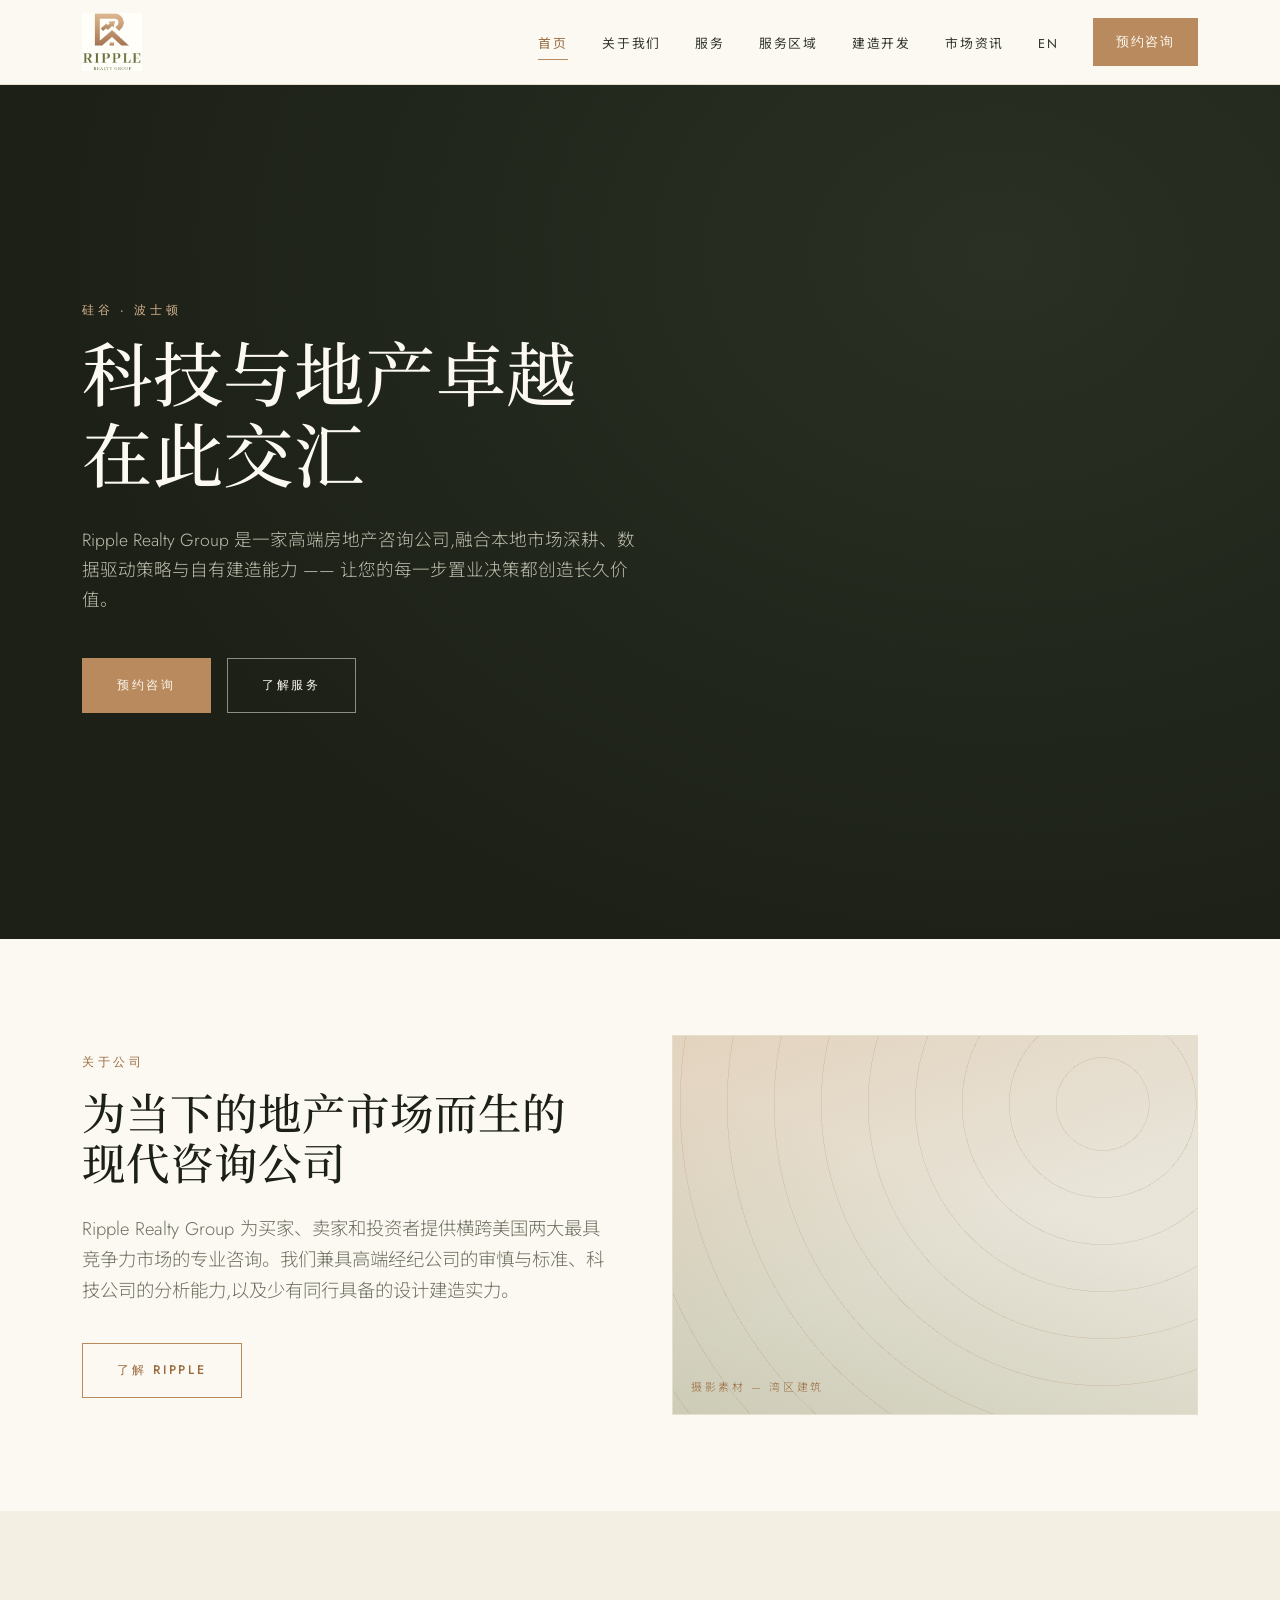
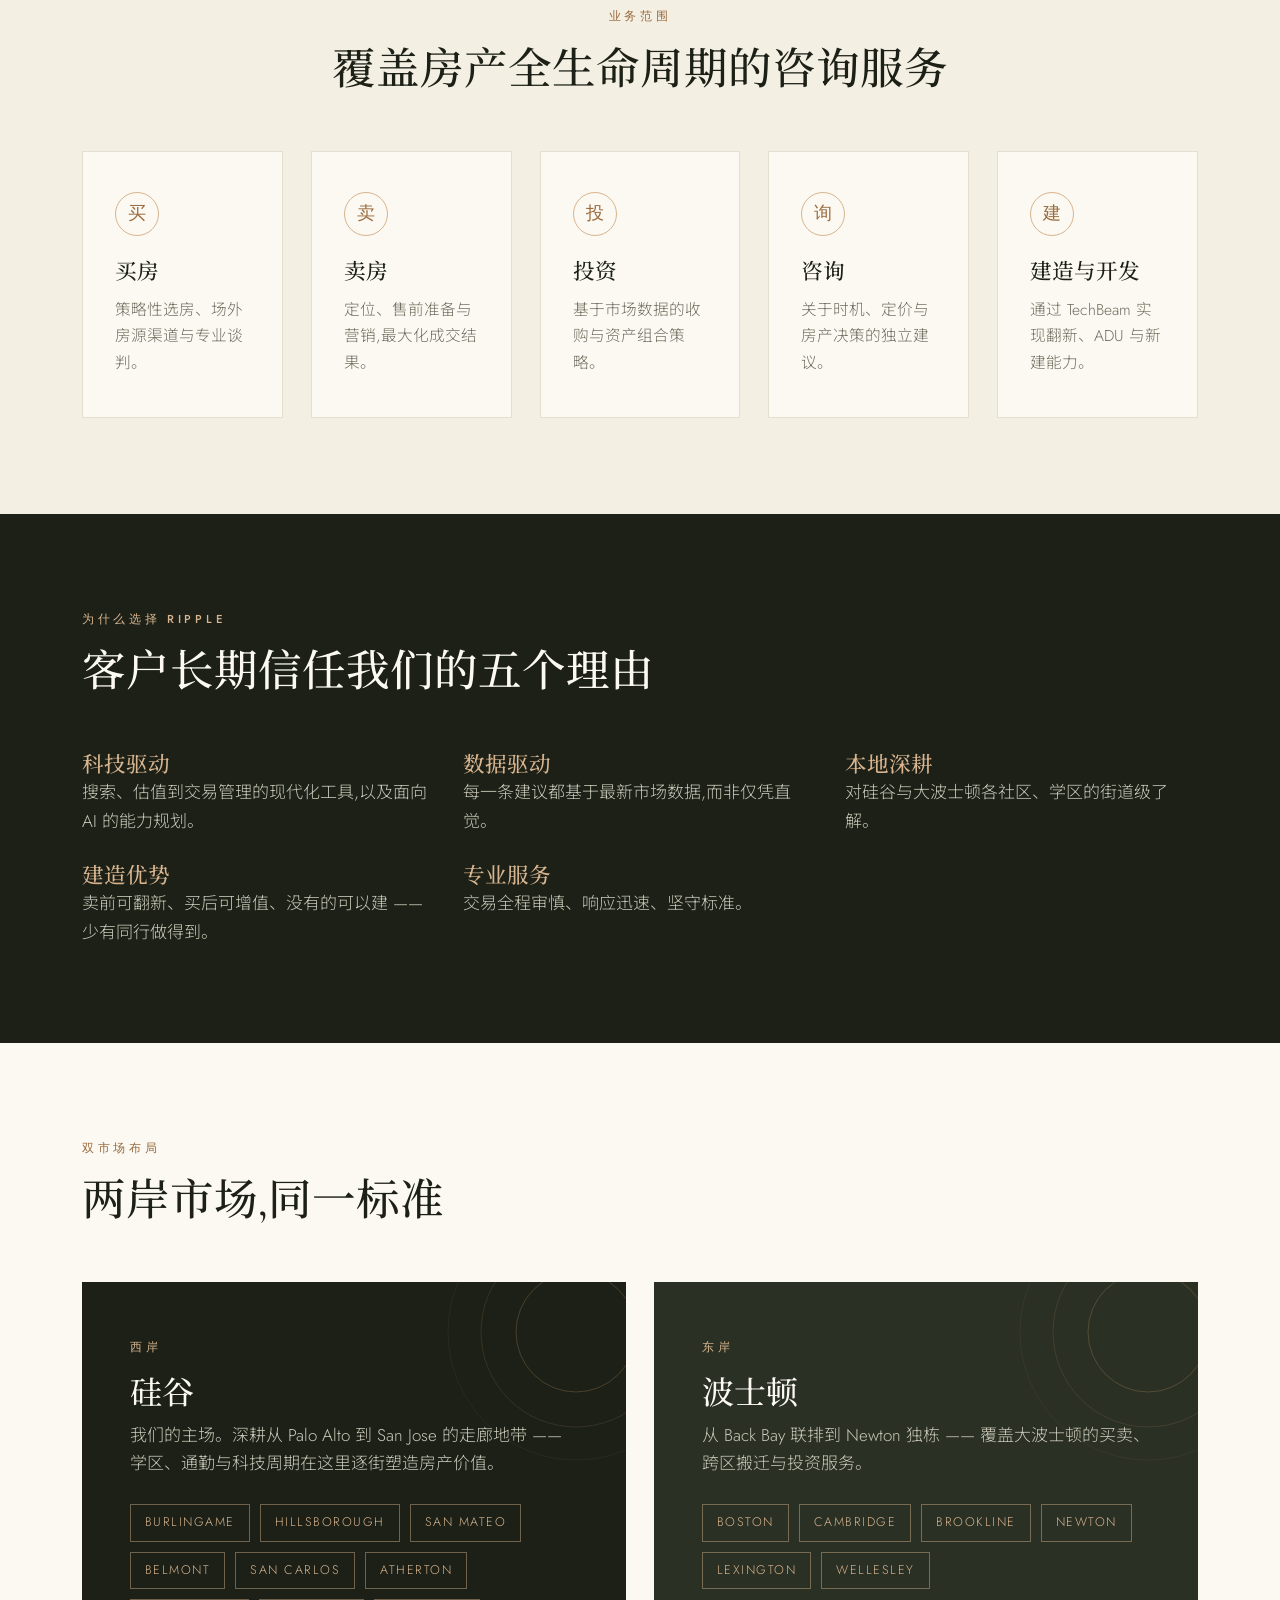
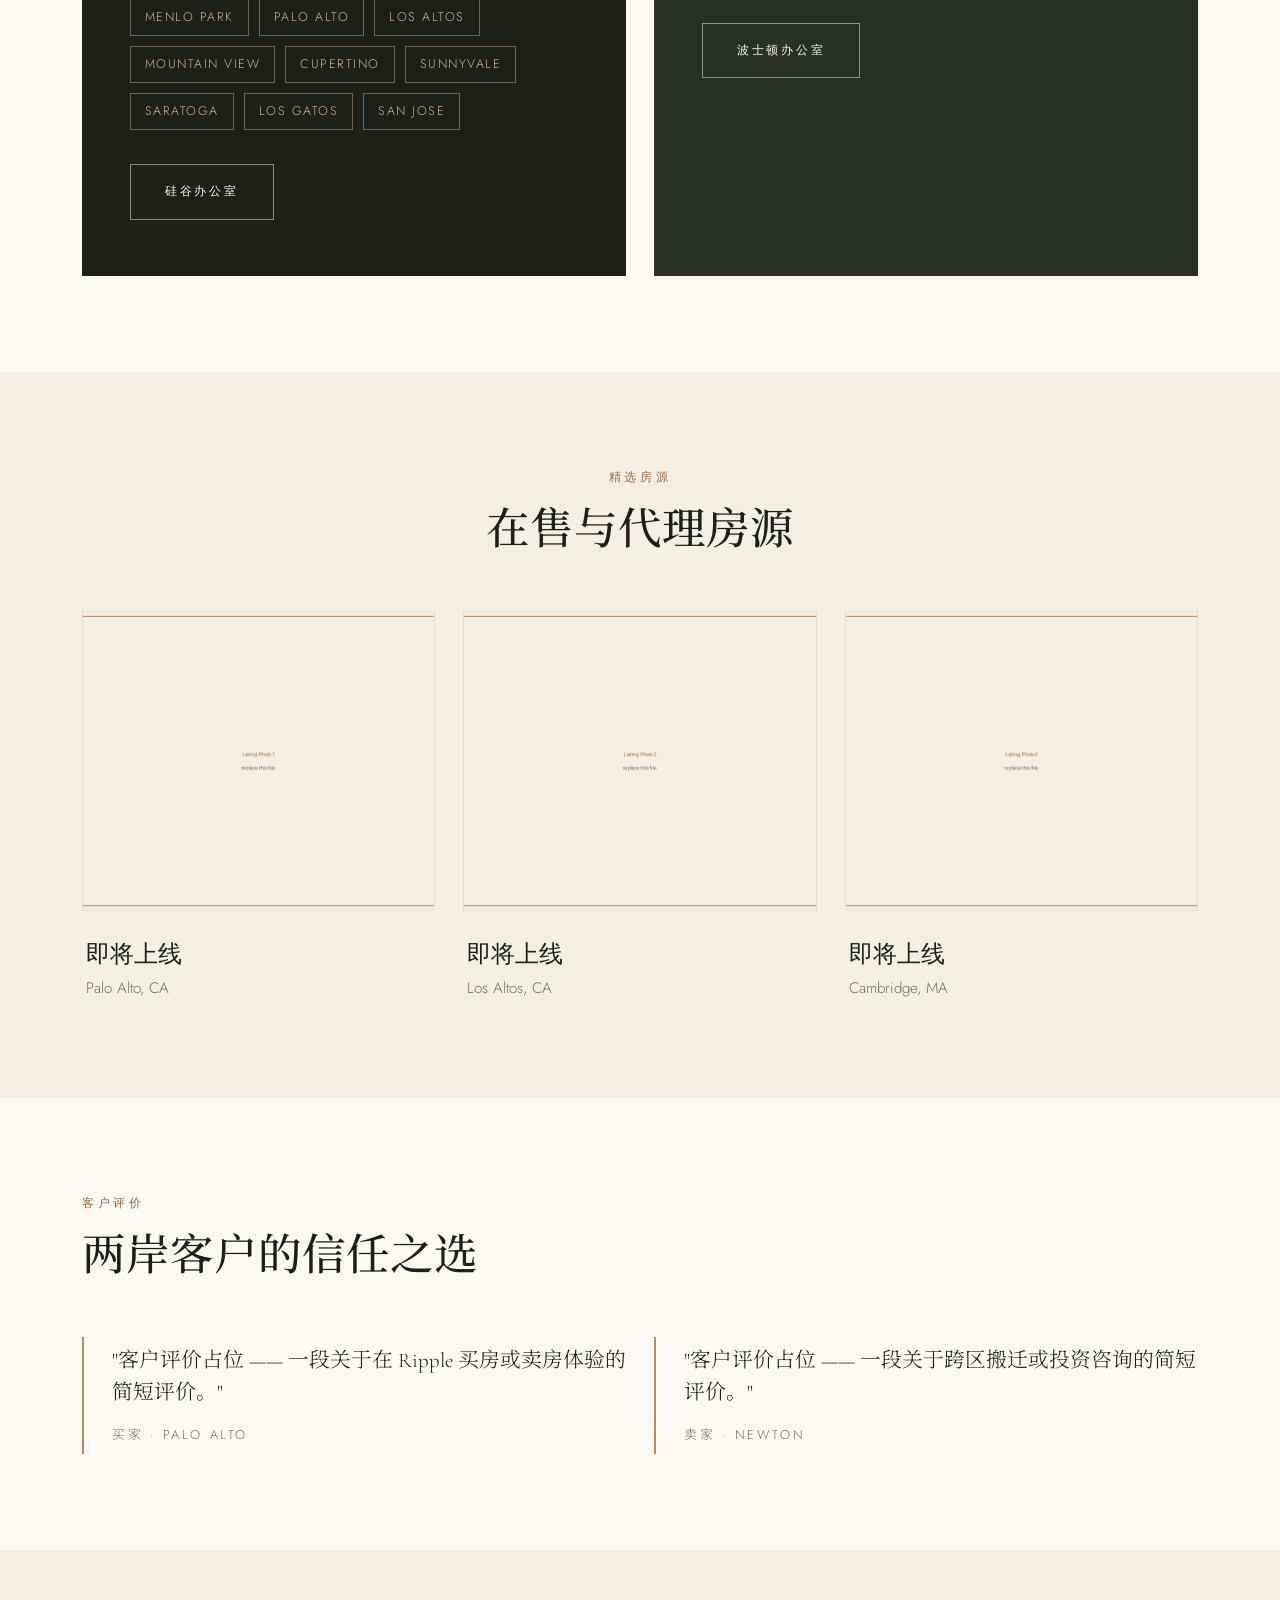
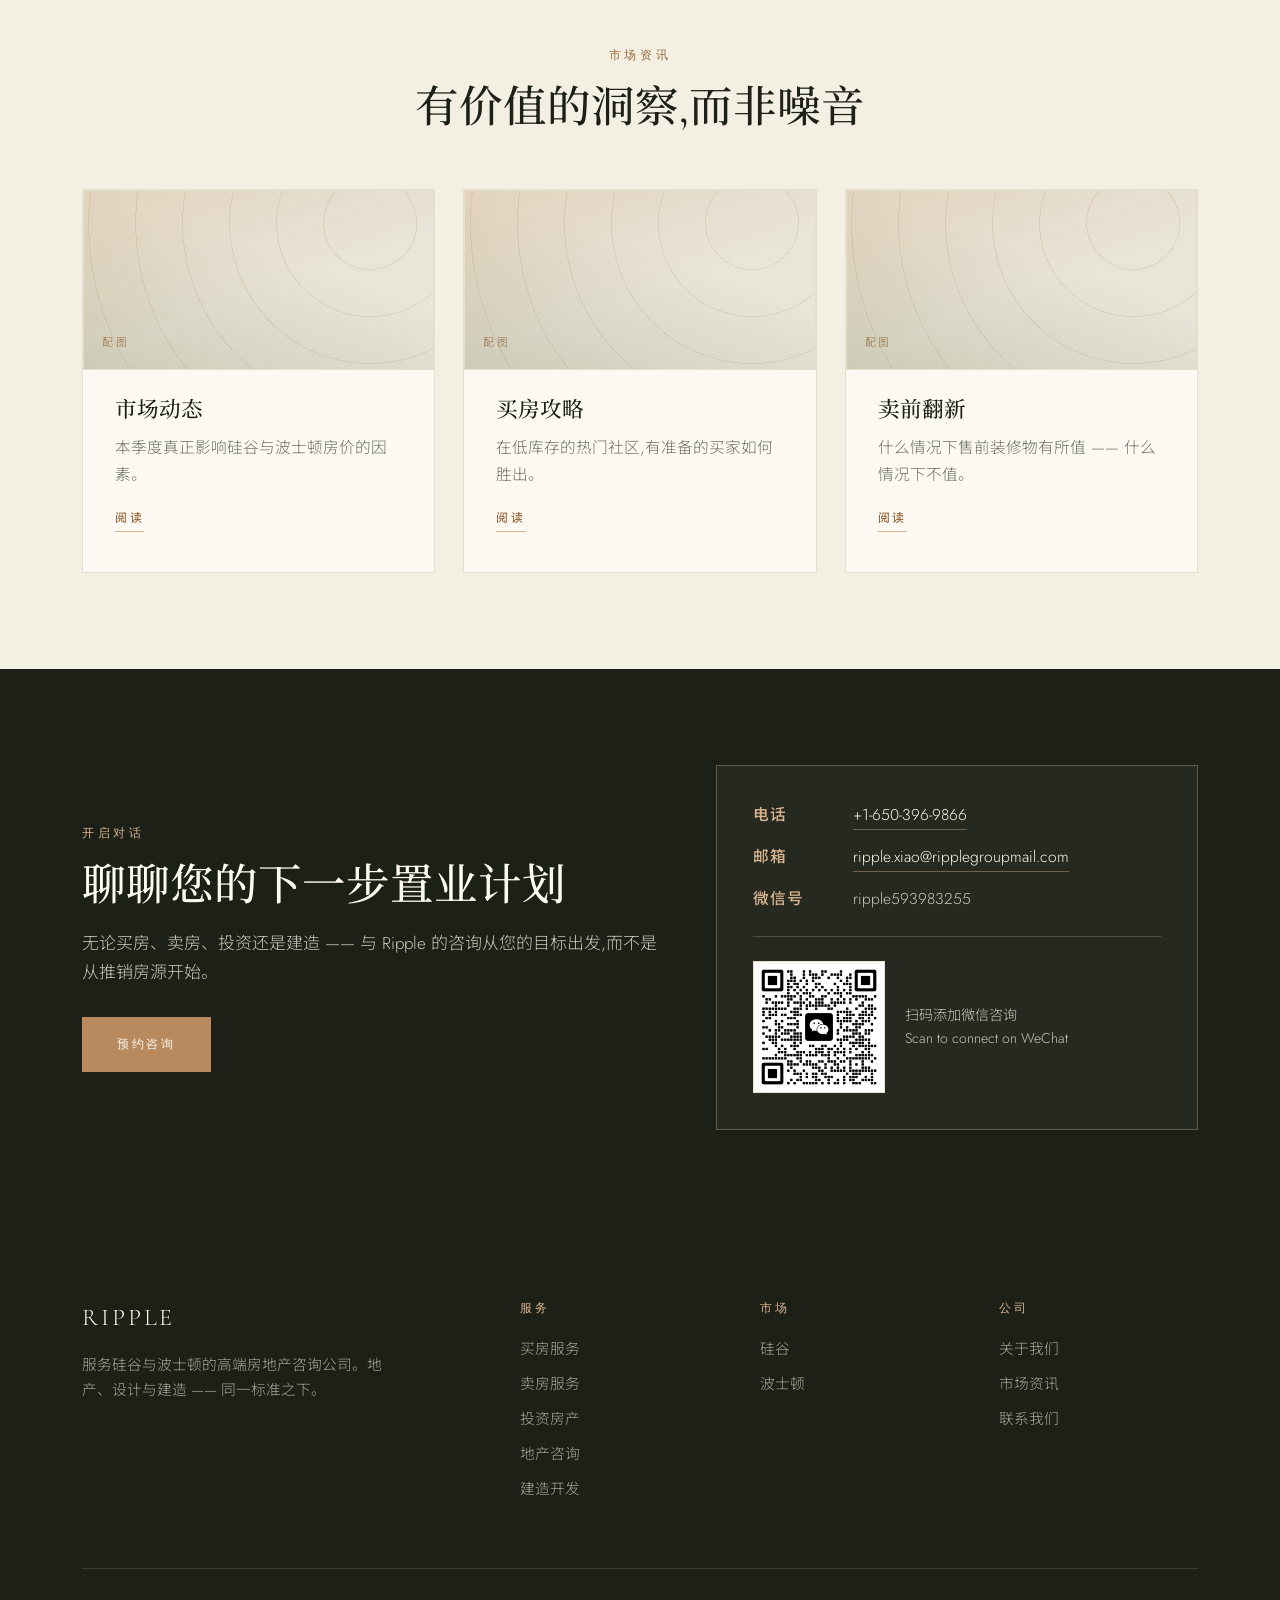
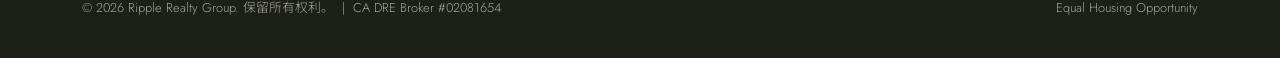
==== zh/index.html @ 5e12f993 "Add Peninsula cities to Silicon Valley area tags Co-Authored-By: Claude Opus 5.5 <noreply@anthropic." ====
<!DOCTYPE html>
<html lang="zh-CN">
<head>
<meta charset="UTF-8">
<meta name="viewport" content="width=device-width, initial-scale=1.0">
<title>Ripple Realty Group | 硅谷与波士顿高端房地产咨询</title>
<meta name="description" content="Ripple Realty Group 是科技驱动的高端房地产咨询公司,服务硅谷与波士顿 —— 买房、卖房、投资、咨询及建造开发。">
<meta property="og:title" content="Ripple Realty Group | 硅谷与波士顿高端房地产咨询">
<meta property="og:description" content="Ripple Realty Group 是科技驱动的高端房地产咨询公司,服务硅谷与波士顿 —— 买房、卖房、投资、咨询及建造开发。">
<meta property="og:type" content="website">
<link rel="canonical" href="https://ripplerealtygroup.com/zh/index.html">
<link rel="alternate" hreflang="zh" href="https://ripplerealtygroup.com/zh/index.html">
<link rel="alternate" hreflang="en" href="https://ripplerealtygroup.com/index.html">
<link rel="preconnect" href="https://fonts.googleapis.com">
<link rel="preconnect" href="https://fonts.gstatic.com" crossorigin>
<link href="https://fonts.googleapis.com/css2?family=Cormorant+Garamond:wght@400;500;600&family=Jost:wght@300;400;500&family=Noto+Serif+SC:wght@400;500;600&family=Noto+Sans+SC:wght@300;400;500&display=swap" rel="stylesheet">
<link rel="stylesheet" href="../style.css">
<style>
body { font-family: "Jost", "Noto Sans SC", sans-serif; }
h1,h2,h3,.display,.quote p { font-family: "Cormorant Garamond", "Noto Serif SC", serif; }
</style>
</head>
<body>
<header class="site">
  <div class="wrap nav">
    <a class="logo" href="index.html" aria-label="Ripple Realty Group 首页"><img src="../assets/logo.jpg" alt="Ripple Realty Group"></a>
    <nav>
      <button class="nav-toggle" aria-label="菜单" onclick="document.getElementById('menu').classList.toggle('open')">&#9776;</button>
      <ul id="menu">
        <li><a href="index.html" class="active">首页</a></li>
        <li><a href="about.html">关于我们</a></li>
        <li><a href="services.html">服务</a></li>
        <li><a href="locations.html">服务区域</a></li>
        <li><a href="construction.html">建造开发</a></li>
        <li><a href="insights.html">市场资讯</a></li>
        <li><a href="../index.html" lang="en">EN</a></li>
        <li><a class="btn solid" href="index.html#contact">预约咨询</a></li>
      </ul>
    </nav>
  </div>
</header>

<section class="hero on-dark">
  <svg class="ripple-field" viewBox="0 0 1400 700" preserveAspectRatio="xMidYMid slice" aria-hidden="true">
    <g>
      <circle cx="1080" cy="330" r="120" style="animation-delay:0s"/>
      <circle cx="1080" cy="330" r="120" style="animation-delay:2.2s"/>
      <circle cx="1080" cy="330" r="120" style="animation-delay:4.4s"/>
      <circle cx="1080" cy="330" r="120" style="animation-delay:6.6s"/>
      <circle cx="230" cy="620" r="90" style="animation-delay:1.4s"/>
      <circle cx="230" cy="620" r="90" style="animation-delay:5s"/>
    </g>
  </svg>
  <div class="wrap">
    <span class="eyebrow">硅谷 · 波士顿</span>
    <h1>科技与地产卓越<br>在此交汇</h1>
    <p class="sub">Ripple Realty Group 是一家高端房地产咨询公司,融合本地市场深耕、数据驱动策略与自有建造能力 —— 让您的每一步置业决策都创造长久价值。</p>
    <div class="cta-row">
      <a class="btn solid" href="#contact">预约咨询</a>
      <a class="btn ghost-light" href="services.html">了解服务</a>
    </div>
  </div>
</section>

<section>
  <div class="wrap feature-row">
    <div>
      <span class="eyebrow">关于公司</span>
      <h2>为当下的地产市场而生的现代咨询公司</h2>
      <p class="lede" style="margin-top:22px">Ripple Realty Group 为买家、卖家和投资者提供横跨美国两大最具竞争力市场的专业咨询。我们兼具高端经纪公司的审慎与标准、科技公司的分析能力,以及少有同行具备的设计建造实力。</p>
      <a class="btn" style="margin-top:36px" href="about.html">了解 Ripple</a>
    </div>
    <div class="photo"><span>摄影素材 — 湾区建筑</span></div>
  </div>
</section>

<section class="tinted">
  <div class="wrap">
    <div class="section-head center">
      <span class="eyebrow">业务范围</span>
      <h2>覆盖房产全生命周期的咨询服务</h2>
    </div>
    <div class="grid c5">
      <a class="card" href="services.html#buying"><div class="card-mark">买</div><h3>买房</h3><p>策略性选房、场外房源渠道与专业谈判。</p></a>
      <a class="card" href="services.html#selling"><div class="card-mark">卖</div><h3>卖房</h3><p>定位、售前准备与营销,最大化成交结果。</p></a>
      <a class="card" href="services.html#investment"><div class="card-mark">投</div><h3>投资</h3><p>基于市场数据的收购与资产组合策略。</p></a>
      <a class="card" href="services.html#consulting"><div class="card-mark">询</div><h3>咨询</h3><p>关于时机、定价与房产决策的独立建议。</p></a>
      <a class="card" href="construction.html"><div class="card-mark">建</div><h3>建造与开发</h3><p>通过 TechBeam 实现翻新、ADU 与新建能力。</p></a>
    </div>
  </div>
</section>

<section class="dark on-dark">
  <div class="wrap">
    <div class="section-head">
      <span class="eyebrow">为什么选择 Ripple</span>
      <h2>客户长期信任我们的五个理由</h2>
    </div>
    <div class="grid c3">
      <div><h3 style="color:var(--bronze-light)">科技驱动</h3><p>搜索、估值到交易管理的现代化工具,以及面向 AI 的能力规划。</p></div>
      <div><h3 style="color:var(--bronze-light)">数据驱动</h3><p>每一条建议都基于最新市场数据,而非仅凭直觉。</p></div>
      <div><h3 style="color:var(--bronze-light)">本地深耕</h3><p>对硅谷与大波士顿各社区、学区的街道级了解。</p></div>
      <div><h3 style="color:var(--bronze-light)">建造优势</h3><p>卖前可翻新、买后可增值、没有的可以建 —— 少有同行做得到。</p></div>
      <div><h3 style="color:var(--bronze-light)">专业服务</h3><p>交易全程审慎、响应迅速、坚守标准。</p></div>
    </div>
  </div>
</section>

<section>
  <div class="wrap">
    <div class="section-head">
      <span class="eyebrow">双市场布局</span>
      <h2>两岸市场,同一标准</h2>
    </div>
    <div class="grid c2">
      <div class="market-panel on-dark">
        <svg class="ripple-corner" width="260" height="260" viewBox="0 0 260 260" aria-hidden="true"><circle cx="130" cy="130" r="60" fill="none" stroke="#B98A5E" stroke-width="1" opacity=".6"/><circle cx="130" cy="130" r="95" fill="none" stroke="#B98A5E" stroke-width="1" opacity=".35"/><circle cx="130" cy="130" r="128" fill="none" stroke="#B98A5E" stroke-width="1" opacity=".18"/></svg>
        <span class="eyebrow">西岸</span>
        <h3>硅谷</h3>
        <p>我们的主场。深耕从 Palo Alto 到 San Jose 的走廊地带 —— 学区、通勤与科技周期在这里逐街塑造房产价值。</p>
        <ul class="areas"><li>Burlingame</li><li>Hillsborough</li><li>San Mateo</li><li>Belmont</li><li>San Carlos</li><li>Atherton</li><li>Menlo Park</li><li>Palo Alto</li><li>Los Altos</li><li>Mountain View</li><li>Cupertino</li><li>Sunnyvale</li><li>Saratoga</li><li>Los Gatos</li><li>San Jose</li></ul>
        <a class="btn ghost-light" href="locations.html#silicon-valley">硅谷办公室</a>
      </div>
      <div class="market-panel alt on-dark">
        <svg class="ripple-corner" width="260" height="260" viewBox="0 0 260 260" aria-hidden="true"><circle cx="130" cy="130" r="60" fill="none" stroke="#B98A5E" stroke-width="1" opacity=".6"/><circle cx="130" cy="130" r="95" fill="none" stroke="#B98A5E" stroke-width="1" opacity=".35"/><circle cx="130" cy="130" r="128" fill="none" stroke="#B98A5E" stroke-width="1" opacity=".18"/></svg>
        <span class="eyebrow">东岸</span>
        <h3>波士顿</h3>
        <p>从 Back Bay 联排到 Newton 独栋 —— 覆盖大波士顿的买卖、跨区搬迁与投资服务。</p>
        <ul class="areas"><li>Boston</li><li>Cambridge</li><li>Brookline</li><li>Newton</li><li>Lexington</li><li>Wellesley</li></ul>
        <a class="btn ghost-light" href="locations.html#boston">波士顿办公室</a>
      </div>
    </div>
  </div>
</section>

<section class="tinted">
  <div class="wrap">
    <div class="section-head center"><span class="eyebrow">精选房源</span><h2>在售与代理房源</h2></div>
    <div class="grid c3">
      <div class="listing"><img class="lphoto" src="../assets/listing-1.jpg" alt="精选房源 — Palo Alto, CA"><div class="meta"><div class="price">即将上线</div><div class="addr">Palo Alto, CA</div></div></div>
      <div class="listing"><img class="lphoto" src="../assets/listing-2.jpg" alt="精选房源 — Los Altos, CA"><div class="meta"><div class="price">即将上线</div><div class="addr">Los Altos, CA</div></div></div>
      <div class="listing"><img class="lphoto" src="../assets/listing-3.jpg" alt="精选房源 — Cambridge, MA"><div class="meta"><div class="price">即将上线</div><div class="addr">Cambridge, MA</div></div></div>
    </div>
  </div>
</section>

<section>
  <div class="wrap">
    <div class="section-head"><span class="eyebrow">客户评价</span><h2>两岸客户的信任之选</h2></div>
    <div class="grid c2">
      <blockquote class="quote"><p>"客户评价占位 —— 一段关于在 Ripple 买房或卖房体验的简短评价。"</p><cite>买家 · Palo Alto</cite></blockquote>
      <blockquote class="quote"><p>"客户评价占位 —— 一段关于跨区搬迁或投资咨询的简短评价。"</p><cite>卖家 · Newton</cite></blockquote>
    </div>
  </div>
</section>

<section class="tinted">
  <div class="wrap">
    <div class="section-head center"><span class="eyebrow">市场资讯</span><h2>有价值的洞察,而非噪音</h2></div>
    <div class="grid c3">
      <a class="card" href="insights.html"><div class="photo" style="min-height:180px;margin:-40px -32px 28px"><span>配图</span></div><h3>市场动态</h3><p>本季度真正影响硅谷与波士顿房价的因素。</p><span class="more">阅读</span></a>
      <a class="card" href="insights.html"><div class="photo" style="min-height:180px;margin:-40px -32px 28px"><span>配图</span></div><h3>买房攻略</h3><p>在低库存的热门社区,有准备的买家如何胜出。</p><span class="more">阅读</span></a>
      <a class="card" href="insights.html"><div class="photo" style="min-height:180px;margin:-40px -32px 28px"><span>配图</span></div><h3>卖前翻新</h3><p>什么情况下售前装修物有所值 —— 什么情况下不值。</p><span class="more">阅读</span></a>
    </div>
  </div>
</section>

<section class="dark on-dark" id="contact">
  <div class="wrap contact-grid">
    <div>
      <span class="eyebrow">开启对话</span>
      <h2>聊聊您的下一步置业计划</h2>
      <p style="margin:18px 0 30px">无论买房、卖房、投资还是建造 —— 与 Ripple 的咨询从您的目标出发,而不是从推销房源开始。</p>
      <a class="btn solid" href="mailto:ripple.xiao@ripplegroupmail.com">预约咨询</a>
    </div>
    <div class="contact-card">
      <div class="row"><b>电话</b><a href="tel:+16503969866">+1-650-396-9866</a></div>
      <div class="row"><b>邮箱</b><a href="mailto:ripple.xiao@ripplegroupmail.com">ripple.xiao@ripplegroupmail.com</a></div>
      <div class="row"><b>微信号</b><span>ripple593983255</span></div>
      <div class="qr-box">
        <img src="../assets/wechat-qr.png" alt="微信二维码 — 扫码添加 Ripple Realty Group">
        <p>扫码添加微信咨询<br>Scan to connect on WeChat</p>
      </div>
    </div>
  </div>
</section>
<footer class="site">
  <div class="wrap">
    <div class="cols">
      <div><div class="brandline">RIPPLE</div><p style="margin-top:14px;max-width:300px">服务硅谷与波士顿的高端房地产咨询公司。地产、设计与建造 —— 同一标准之下。</p></div>
      <div><h4>服务</h4><ul><li><a href="services.html#buying">买房服务</a></li><li><a href="services.html#selling">卖房服务</a></li><li><a href="services.html#investment">投资房产</a></li><li><a href="services.html#consulting">地产咨询</a></li><li><a href="construction.html">建造开发</a></li></ul></div>
      <div><h4>市场</h4><ul><li><a href="locations.html#silicon-valley">硅谷</a></li><li><a href="locations.html#boston">波士顿</a></li></ul></div>
      <div><h4>公司</h4><ul><li><a href="about.html">关于我们</a></li><li><a href="insights.html">市场资讯</a></li><li><a href="index.html#contact">联系我们</a></li></ul></div>
    </div>
    <div class="legal"><span>&copy; 2026 Ripple Realty Group. 保留所有权利。 &nbsp;|&nbsp; CA DRE Broker #02081654</span><span>Equal Housing Opportunity</span></div>
  </div>
</footer>
</body>
</html>
---- style.css ----
/* ============================================================
   Ripple Realty Group — Brand Stylesheet
   Palette drawn from brand logo: cream, bronze, olive, deep ink
   ============================================================ */
:root {
  --cream: #FBF9F2;
  --cream-deep: #F3EFE3;
  --bronze: #B98A5E;
  --bronze-light: #D8B48F;
  --bronze-deep: #9A6B3F;
  --olive: #71793F;
  --olive-soft: #8A9159;
  --ink: #1C2017;
  --ink-soft: #2A3024;
  --text: #33362C;
  --text-muted: #6E7060;
  --line: #E4DFCE;
  --radius: 2px;
  --max: 1180px;
  --font-display: "Cormorant Garamond", Georgia, serif;
  --font-body: "Jost", "Helvetica Neue", Arial, sans-serif;
}

* { margin: 0; padding: 0; box-sizing: border-box; }
html { scroll-behavior: smooth; }
body {
  font-family: var(--font-body);
  font-weight: 300;
  color: var(--text);
  background: var(--cream);
  line-height: 1.7;
  font-size: 17px;
  -webkit-font-smoothing: antialiased;
}
img { max-width: 100%; display: block; }
a { color: inherit; text-decoration: none; }
.wrap { max-width: var(--max); margin: 0 auto; padding: 0 32px; }

/* ---------- Typography ---------- */
h1, h2, h3, .display {
  font-family: var(--font-display);
  font-weight: 500;
  color: var(--ink);
  line-height: 1.15;
}
h1 { font-size: clamp(2.6rem, 5.5vw, 4.4rem); letter-spacing: 0.01em; }
h2 { font-size: clamp(1.9rem, 3.4vw, 2.8rem); }
h3 { font-size: 1.35rem; }
.eyebrow {
  font-family: var(--font-body);
  font-size: 0.72rem;
  font-weight: 500;
  letter-spacing: 0.32em;
  text-transform: uppercase;
  color: var(--bronze-deep);
  display: block;
  margin-bottom: 18px;
}
.on-dark .eyebrow { color: var(--bronze-light); }
.on-dark h1, .on-dark h2, .on-dark h3 { color: var(--cream); }
.on-dark p { color: #C9C8B8; }
.lede { font-size: 1.15rem; color: var(--text-muted); max-width: 640px; }

/* ---------- Buttons ---------- */
.btn {
  display: inline-block;
  font-family: var(--font-body);
  font-size: 0.78rem;
  font-weight: 500;
  letter-spacing: 0.22em;
  text-transform: uppercase;
  padding: 16px 34px;
  border: 1px solid var(--bronze);
  color: var(--bronze-deep);
  background: transparent;
  transition: background .3s, color .3s;
  cursor: pointer;
}
.btn:hover { background: var(--bronze); color: var(--cream); }
.btn.solid { background: var(--bronze); color: var(--cream); }
.btn.solid:hover { background: var(--bronze-deep); border-color: var(--bronze-deep); }
.btn.ghost-light { border-color: rgba(251,249,242,.5); color: var(--cream); }
.btn.ghost-light:hover { background: var(--cream); color: var(--ink); border-color: var(--cream); }
.btn:focus-visible { outline: 2px solid var(--olive); outline-offset: 3px; }

/* ---------- Header ---------- */
header.site {
  position: sticky; top: 0; z-index: 50;
  background: rgba(251,249,242,.92);
  backdrop-filter: blur(10px);
  border-bottom: 1px solid var(--line);
}
.nav {
  display: flex; align-items: center; justify-content: space-between;
  height: 84px;
}
.nav .logo img { height: 58px; width: auto; }
.nav ul { display: flex; gap: 34px; list-style: none; align-items: center; }
.nav ul a {
  font-size: 0.8rem; font-weight: 400; letter-spacing: 0.14em;
  text-transform: uppercase; color: var(--text);
  padding: 6px 0; border-bottom: 1px solid transparent;
  transition: border-color .25s, color .25s;
}
.nav ul a:hover, .nav ul a.active { color: var(--bronze-deep); border-color: var(--bronze); }
.nav .btn { padding: 12px 22px; }
.nav-toggle { display: none; background: none; border: none; font-size: 1.6rem; color: var(--ink); cursor: pointer; }

/* ---------- Hero (ripple signature) ---------- */
.hero {
  position: relative;
  background: radial-gradient(120% 140% at 78% 20%, var(--ink-soft) 0%, var(--ink) 62%);
  color: var(--cream);
  overflow: hidden;
}
.hero .wrap { position: relative; z-index: 2; padding-top: 120px; padding-bottom: 130px; }
.hero p.sub { max-width: 560px; margin: 26px 0 42px; color: #BFBFAE; font-size: 1.1rem; }
.hero .cta-row { display: flex; gap: 16px; flex-wrap: wrap; }
.ripple-field {
  position: absolute; inset: 0; z-index: 1; pointer-events: none;
}
.ripple-field circle {
  fill: none;
  stroke: var(--bronze);
  stroke-width: 1;
  opacity: 0;
  transform-origin: center;
  animation: ripple 9s linear infinite;
}
@keyframes ripple {
  0%   { opacity: 0; transform: scale(.35); }
  18%  { opacity: .38; }
  100% { opacity: 0; transform: scale(1.55); }
}
@media (prefers-reduced-motion: reduce) {
  .ripple-field circle { animation: none; opacity: .16; }
}

/* ---------- Sections ---------- */
section { padding: 96px 0; }
section.tight { padding: 72px 0; }
section.dark { background: var(--ink); }
section.tinted { background: var(--cream-deep); }
.section-head { max-width: 720px; margin-bottom: 56px; }
.section-head.center { margin-left: auto; margin-right: auto; text-align: center; }
.divider-ripple { display: block; margin: 22px 0 0; }

/* ---------- Grids & cards ---------- */
.grid { display: grid; gap: 28px; }
.grid.c3 { grid-template-columns: repeat(3, 1fr); }
.grid.c2 { grid-template-columns: repeat(2, 1fr); }
.grid.c5 { grid-template-columns: repeat(5, 1fr); }

.card {
  background: var(--cream);
  border: 1px solid var(--line);
  padding: 40px 32px;
  transition: transform .3s, box-shadow .3s, border-color .3s;
}
.card:hover { transform: translateY(-4px); border-color: var(--bronze-light); box-shadow: 0 18px 40px -24px rgba(28,32,23,.35); }
.card h3 { margin-bottom: 12px; }
.card p { font-size: 0.98rem; color: var(--text-muted); }
.card .more {
  display: inline-block; margin-top: 20px;
  font-size: 0.74rem; font-weight: 500; letter-spacing: 0.22em; text-transform: uppercase;
  color: var(--bronze-deep); border-bottom: 1px solid var(--bronze-light); padding-bottom: 3px;
}
.card-mark {
  width: 44px; height: 44px; margin-bottom: 24px;
  border: 1px solid var(--bronze-light); border-radius: 50%;
  display: flex; align-items: center; justify-content: center;
  color: var(--bronze-deep); font-family: var(--font-display); font-size: 1.15rem;
}

/* photo placeholder blocks — swap with real photography */
.photo {
  position: relative; overflow: hidden;
  background:
    linear-gradient(160deg, rgba(185,138,94,.28), rgba(28,32,23,.05) 55%),
    linear-gradient(20deg, rgba(113,121,63,.22), transparent 60%),
    var(--cream-deep);
  border: 1px solid var(--line);
  min-height: 260px;
  display: flex; align-items: flex-end;
}
.photo::before {
  content: ""; position: absolute; inset: 0;
  background-image: repeating-radial-gradient(circle at 82% 18%, transparent 0 46px, rgba(154,107,63,.14) 46px 47px);
}
.photo span {
  position: relative; margin: 18px;
  font-size: .68rem; letter-spacing: .24em; text-transform: uppercase; color: var(--bronze-deep);
}

/* ---------- Listings ---------- */
.listing .photo { min-height: 300px; }
.listing .meta { padding: 24px 4px 0; }
.listing .meta .price { font-family: var(--font-display); font-size: 1.5rem; color: var(--ink); }
.listing .meta .addr { color: var(--text-muted); font-size: .95rem; }

/* ---------- Markets ---------- */
.market-panel {
  position: relative; padding: 56px 48px;
  background: var(--ink); color: var(--cream); overflow: hidden;
}
.market-panel.alt { background: var(--ink-soft); }
.market-panel h3 { font-size: 2rem; color: var(--cream); margin-bottom: 8px; }
.market-panel .areas { display: flex; flex-wrap: wrap; gap: 10px; margin: 26px 0 34px; padding: 0; list-style: none; }
.market-panel .areas li {
  font-size: .78rem; letter-spacing: .12em; text-transform: uppercase;
  border: 1px solid rgba(216,180,143,.45); color: var(--bronze-light);
  padding: 7px 14px;
}
.market-panel .ripple-corner { position: absolute; right: -80px; top: -80px; opacity: .5; }

/* ---------- Testimonials ---------- */
.quote {
  border-left: 2px solid var(--bronze); padding: 8px 0 8px 28px;
}
.quote p { font-family: var(--font-display); font-size: 1.3rem; color: var(--ink); line-height: 1.5; }
.quote cite { display: block; margin-top: 16px; font-style: normal; font-size: .8rem; letter-spacing: .2em; text-transform: uppercase; color: var(--text-muted); }

/* ---------- CTA band ---------- */
.cta-band { text-align: center; }
.cta-band h2 { margin-bottom: 18px; }
.cta-band p { max-width: 560px; margin: 0 auto 36px; }

/* ---------- Footer ---------- */
footer.site {
  background: var(--ink); color: #A8A897; padding: 72px 0 40px; font-size: .92rem;
}
footer .cols { display: grid; grid-template-columns: 2fr 1fr 1fr 1fr; gap: 40px; margin-bottom: 56px; }
footer h4 { font-family: var(--font-body); font-size: .74rem; letter-spacing: .26em; text-transform: uppercase; color: var(--bronze-light); margin-bottom: 18px; font-weight: 500; }
footer ul { list-style: none; }
footer ul li { margin-bottom: 10px; }
footer a:hover { color: var(--cream); }
footer .brandline { font-family: var(--font-display); font-size: 1.5rem; color: var(--cream); letter-spacing: .12em; }
footer .legal { border-top: 1px solid rgba(228,223,206,.15); padding-top: 28px; display: flex; justify-content: space-between; flex-wrap: wrap; gap: 12px; font-size: .8rem; }

/* ---------- Page hero (internal pages) ---------- */
.page-hero { background: var(--ink); padding: 88px 0; position: relative; overflow: hidden; }
.page-hero h1 { font-size: clamp(2.2rem, 4.5vw, 3.4rem); }
.page-hero p { max-width: 620px; margin-top: 18px; }

/* ---------- Two-col feature rows ---------- */
.feature-row { display: grid; grid-template-columns: 1fr 1fr; gap: 64px; align-items: center; }
.feature-row + .feature-row { margin-top: 88px; }
.feature-row .photo { min-height: 380px; }
.feature-row.flip > .photo { order: 2; }

/* ---------- Responsive ---------- */
@media (max-width: 960px) {
  .grid.c3, .grid.c5 { grid-template-columns: repeat(2, 1fr); }
  .feature-row { grid-template-columns: 1fr; gap: 36px; }
  .feature-row.flip > .photo { order: 0; }
  footer .cols { grid-template-columns: 1fr 1fr; }
}
@media (max-width: 720px) {
  .nav ul { 
    display: none; position: absolute; top: 84px; left: 0; right: 0;
    background: var(--cream); border-bottom: 1px solid var(--line);
    flex-direction: column; gap: 0; padding: 12px 0;
  }
  .nav ul.open { display: flex; }
  .nav ul li { width: 100%; text-align: center; }
  .nav ul a { display: block; padding: 14px 0; }
  .nav-toggle { display: block; }
  .nav .btn { display: none; }
  .grid.c2, .grid.c3, .grid.c5 { grid-template-columns: 1fr; }
  .hero .wrap { padding-top: 80px; padding-bottom: 90px; }
  section { padding: 68px 0; }
}

/* ---------- Contact block ---------- */
.contact-grid { display: grid; grid-template-columns: 1.2fr 1fr; gap: 56px; align-items: center; text-align: left; }
.contact-card { background: rgba(251,249,242,.04); border: 1px solid rgba(216,180,143,.35); padding: 36px; }
.contact-card .row { display: flex; gap: 14px; margin-bottom: 14px; font-size: .98rem; color: #C9C8B8; }
.contact-card .row b { color: var(--bronze-light); font-weight: 500; min-width: 86px; letter-spacing: .05em; }
.contact-card a { color: var(--cream); border-bottom: 1px solid rgba(216,180,143,.4); }
.qr-box { display: flex; gap: 20px; align-items: center; margin-top: 24px; padding-top: 24px; border-top: 1px solid rgba(216,180,143,.25); }
.qr-box img { width: 132px; height: 132px; border: 1px solid rgba(216,180,143,.4); background: var(--cream); }
.qr-box p { font-size: .88rem; color: #C9C8B8; }
.team-card img.portrait { width: calc(100% + 64px); margin: -40px -32px 28px; max-width: none; }
@media (max-width: 960px) { .contact-grid { grid-template-columns: 1fr; } }

/* ---------- Listing photos (file-swap placeholders) ---------- */
.listing img.lphoto { width: 100%; height: 300px; object-fit: cover; border: 1px solid var(--line); }
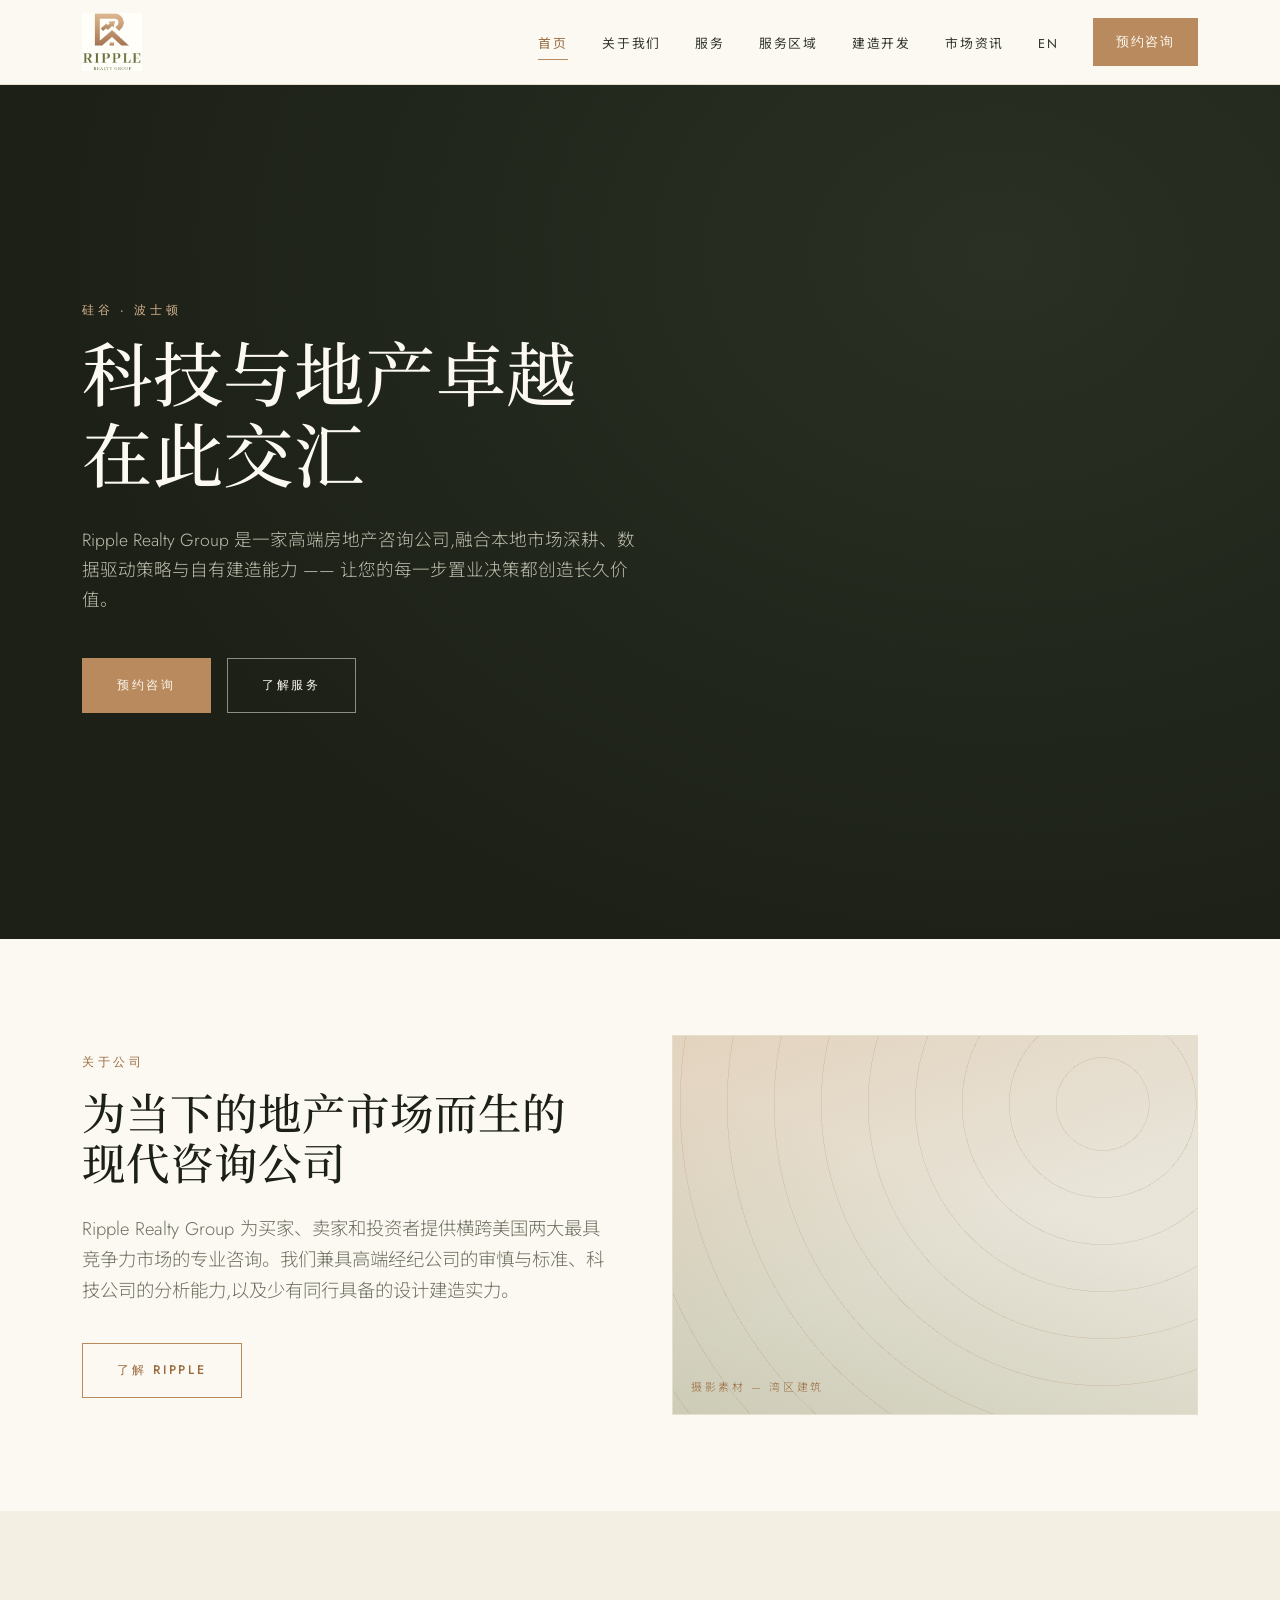
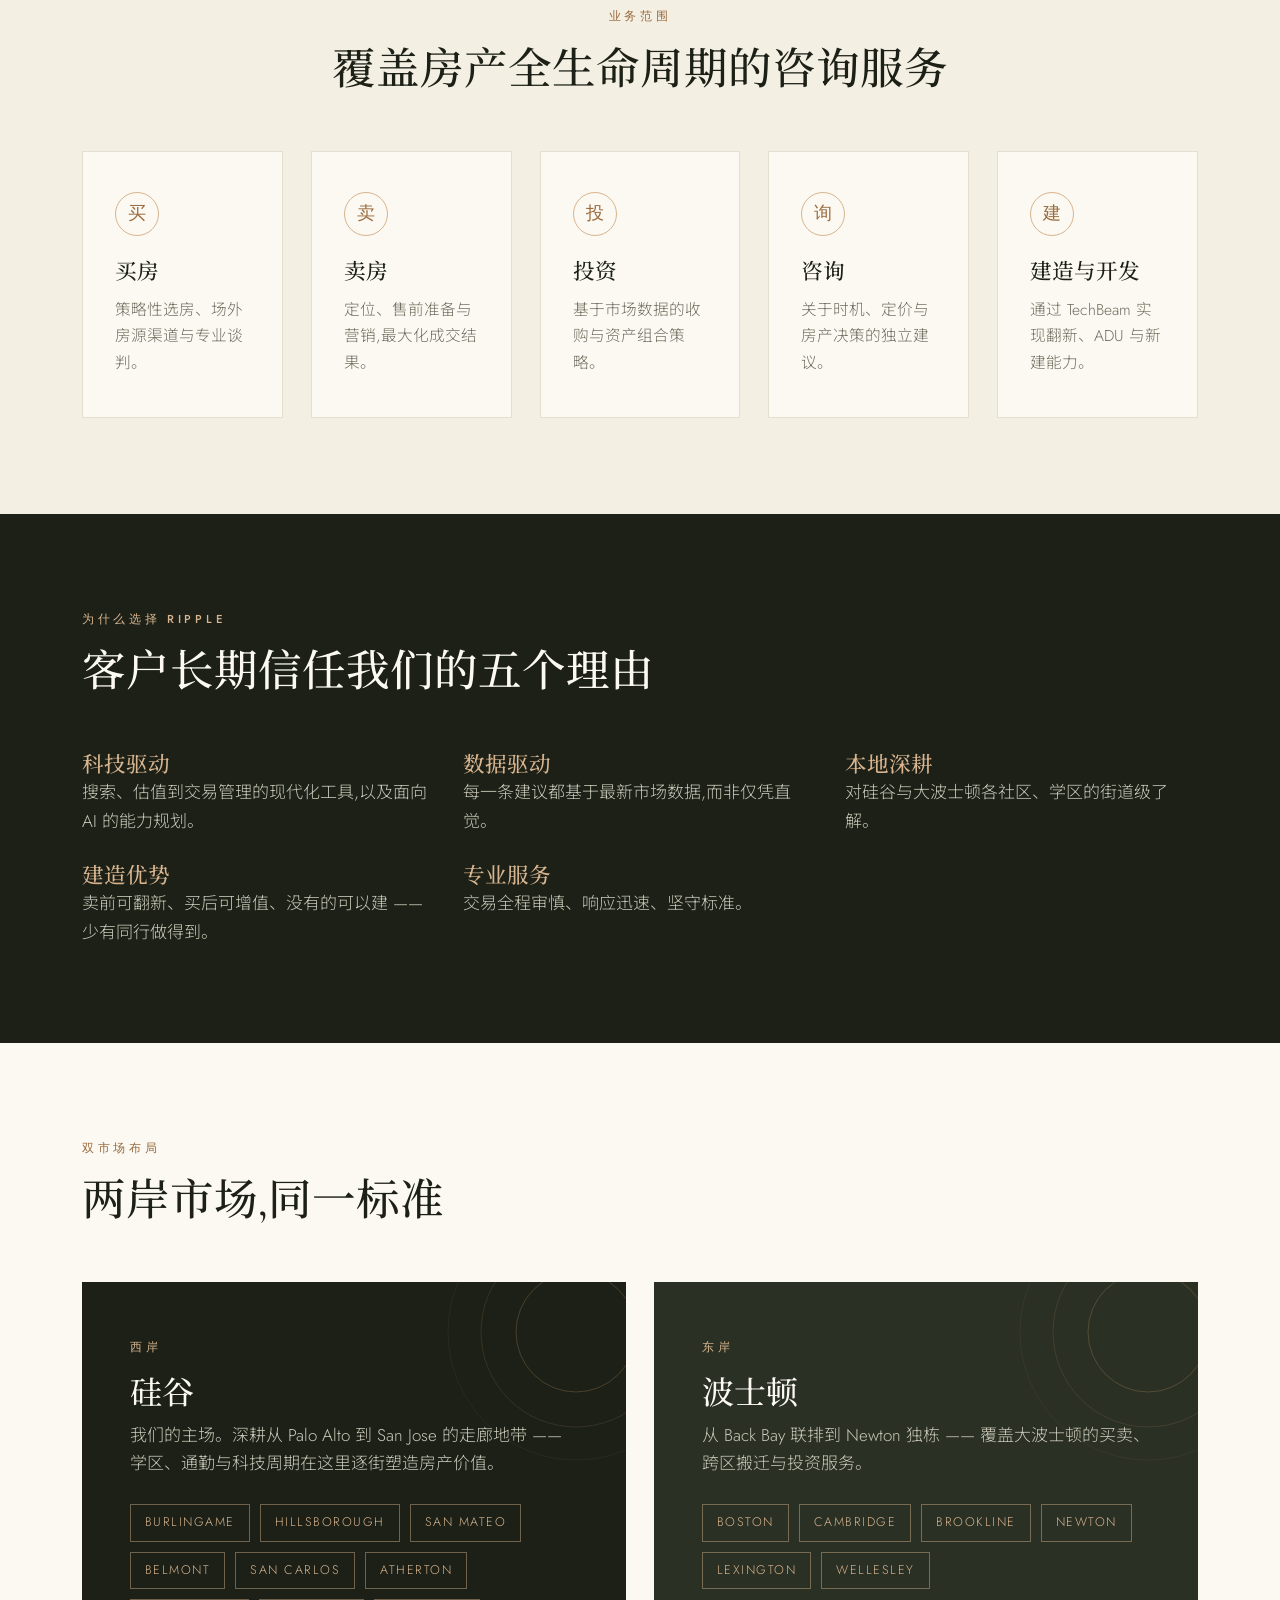
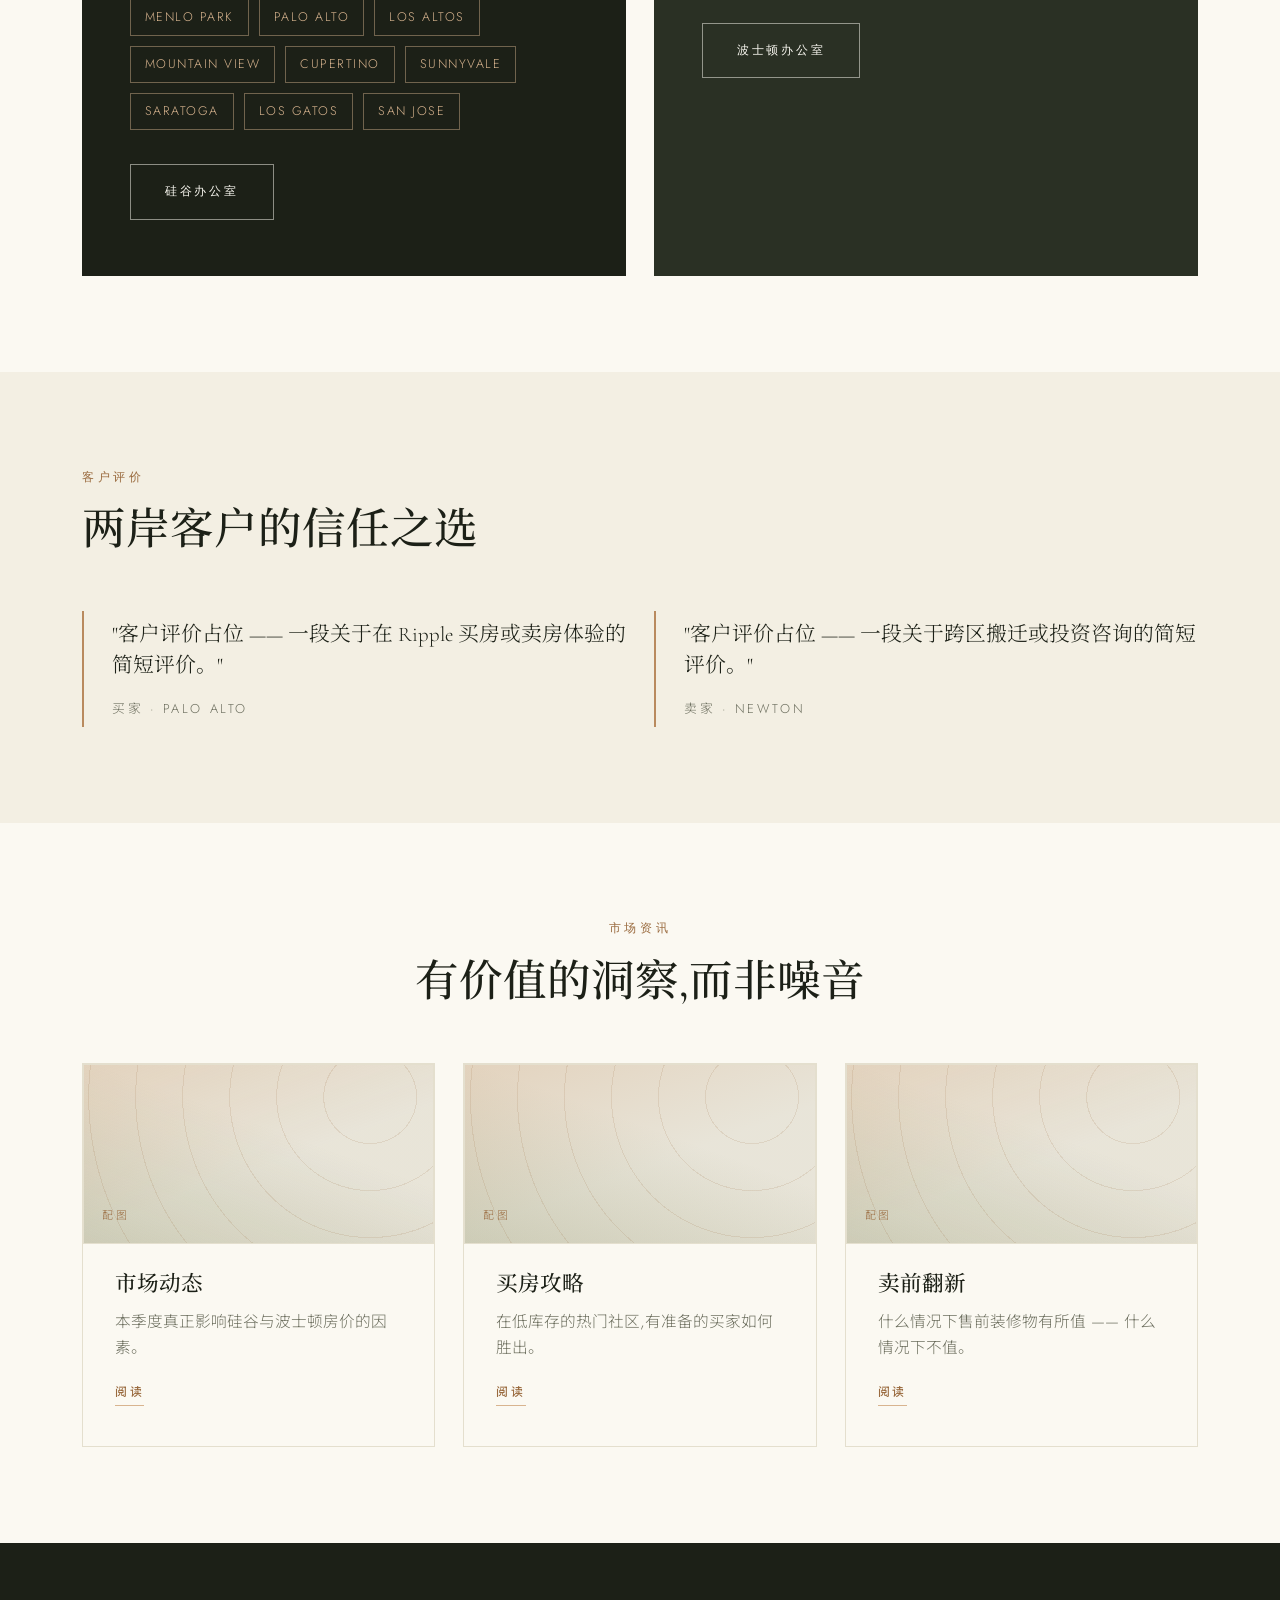
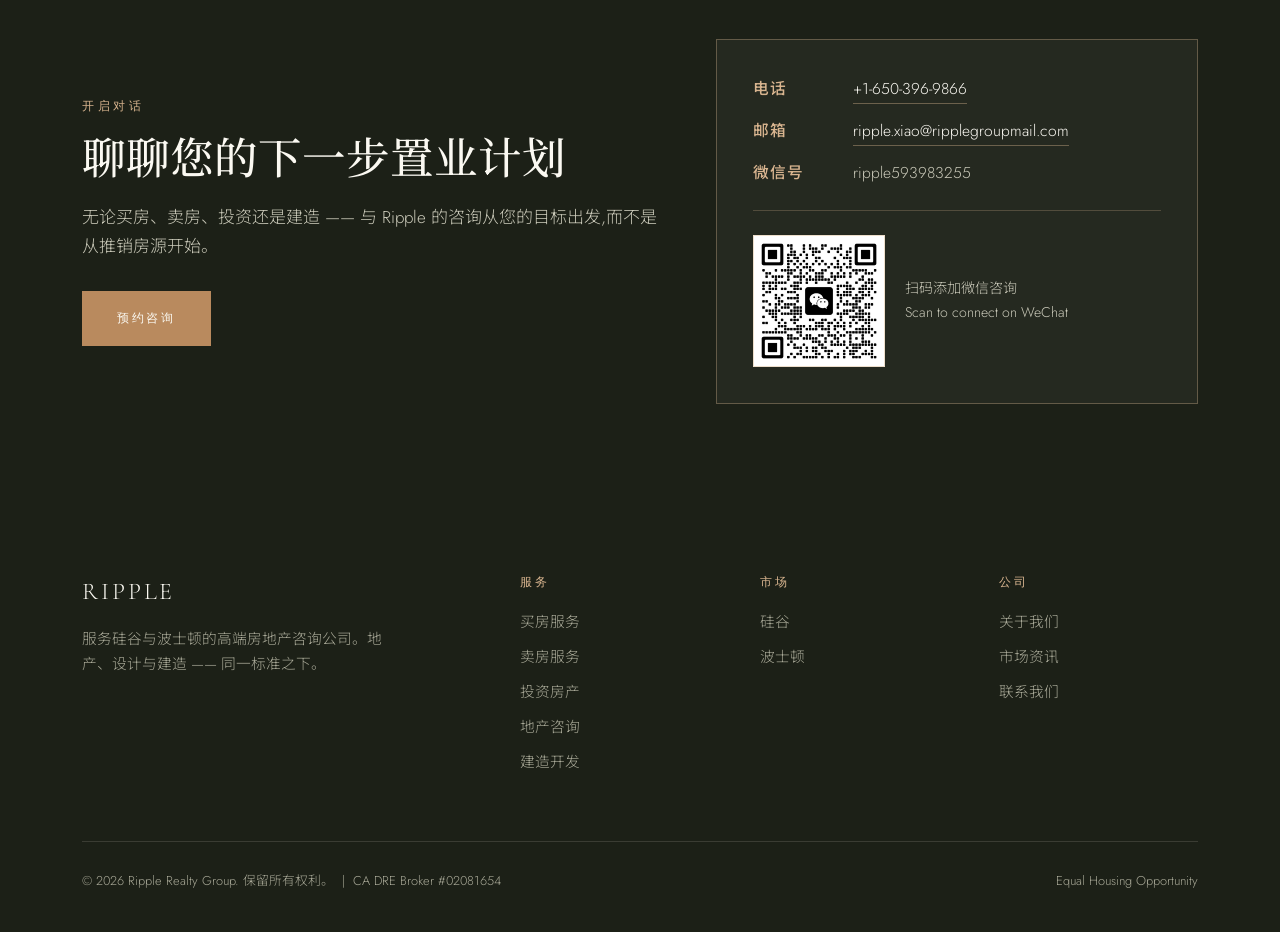
==== commit f95c9260: "Remove featured listings section from home pages Co-Authored-By: Claude Opus 5.5 <noreply@anthropic." ====
--- a/zh/index.html
+++ b/zh/index.html
@@ -135,17 +135,6 @@
 
 <section class="tinted">
   <div class="wrap">
-    <div class="section-head center"><span class="eyebrow">精选房源</span><h2>在售与代理房源</h2></div>
-    <div class="grid c3">
-      <div class="listing"><img class="lphoto" src="../assets/listing-1.jpg" alt="精选房源 — Palo Alto, CA"><div class="meta"><div class="price">即将上线</div><div class="addr">Palo Alto, CA</div></div></div>
-      <div class="listing"><img class="lphoto" src="../assets/listing-2.jpg" alt="精选房源 — Los Altos, CA"><div class="meta"><div class="price">即将上线</div><div class="addr">Los Altos, CA</div></div></div>
-      <div class="listing"><img class="lphoto" src="../assets/listing-3.jpg" alt="精选房源 — Cambridge, MA"><div class="meta"><div class="price">即将上线</div><div class="addr">Cambridge, MA</div></div></div>
-    </div>
-  </div>
-</section>
-
-<section>
-  <div class="wrap">
     <div class="section-head"><span class="eyebrow">客户评价</span><h2>两岸客户的信任之选</h2></div>
     <div class="grid c2">
       <blockquote class="quote"><p>"客户评价占位 —— 一段关于在 Ripple 买房或卖房体验的简短评价。"</p><cite>买家 · Palo Alto</cite></blockquote>
@@ -154,7 +143,7 @@
   </div>
 </section>
 
-<section class="tinted">
+<section>
   <div class="wrap">
     <div class="section-head center"><span class="eyebrow">市场资讯</span><h2>有价值的洞察,而非噪音</h2></div>
     <div class="grid c3">
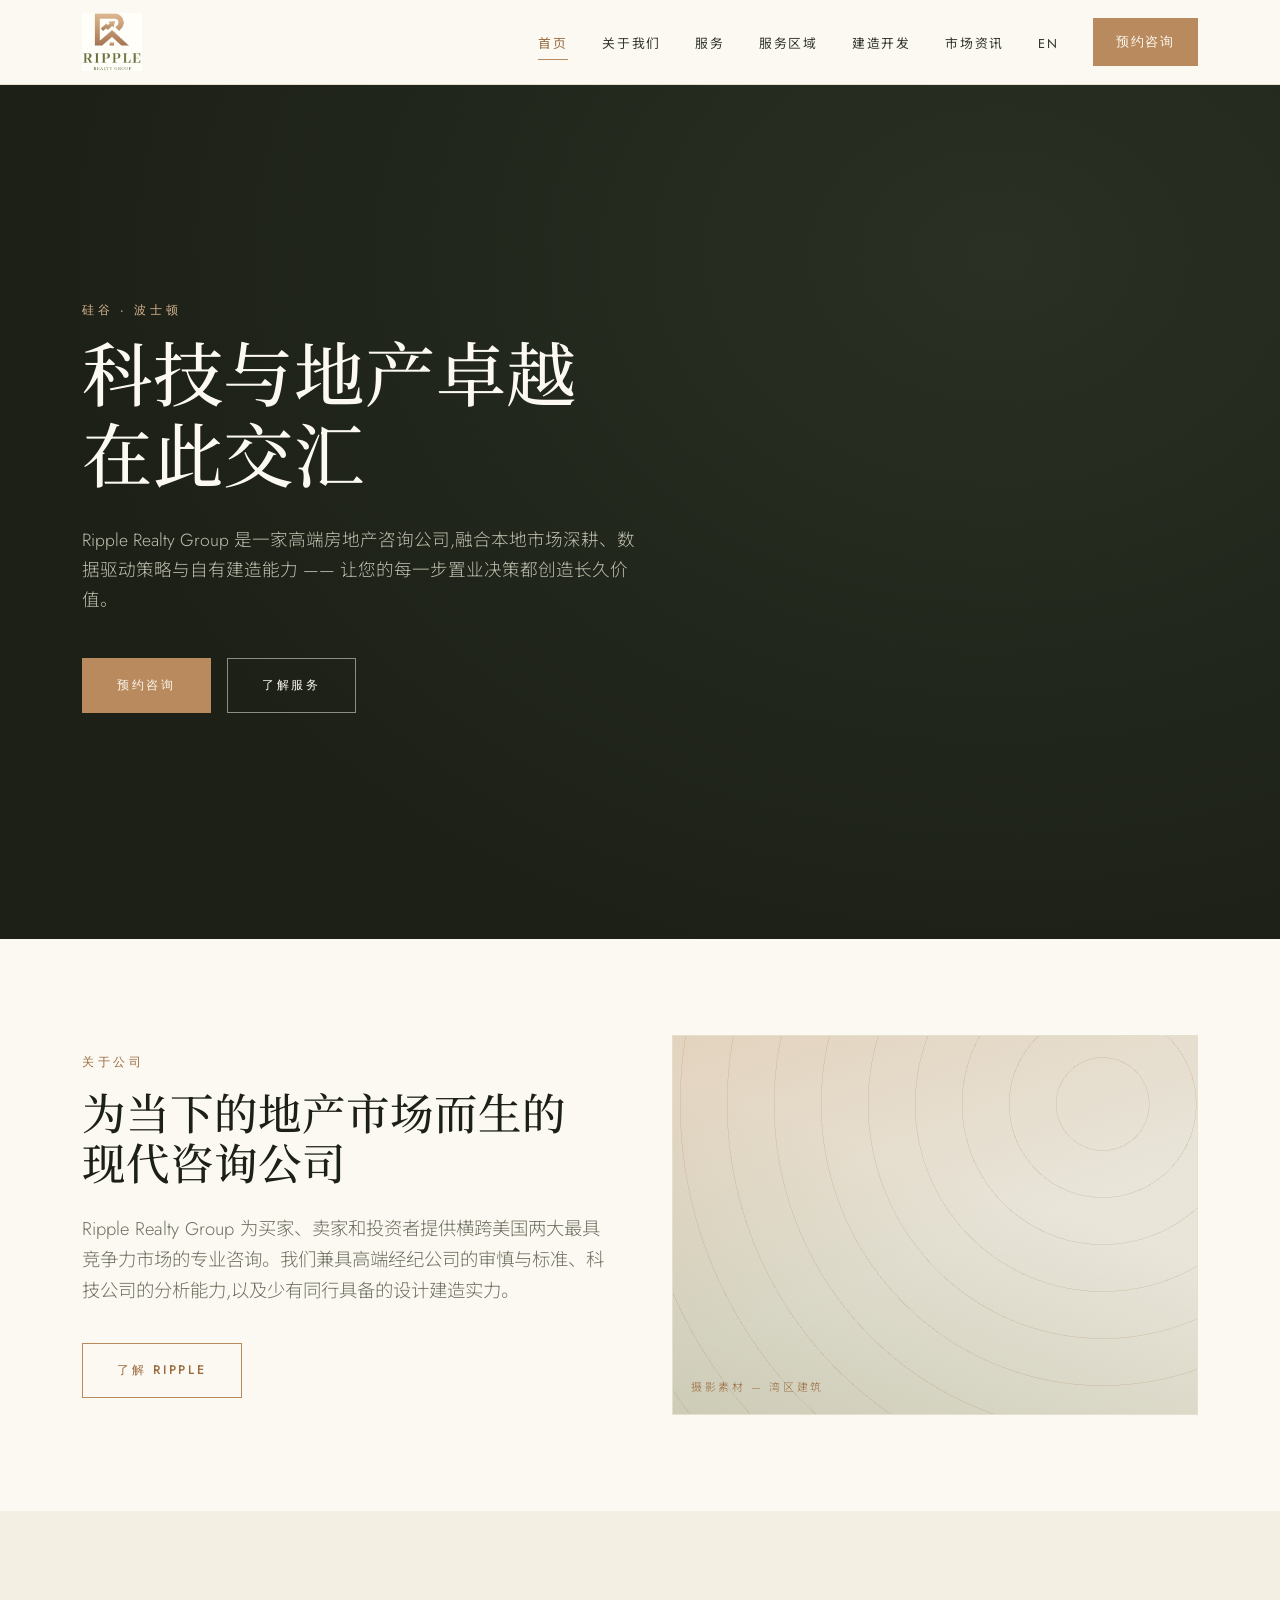
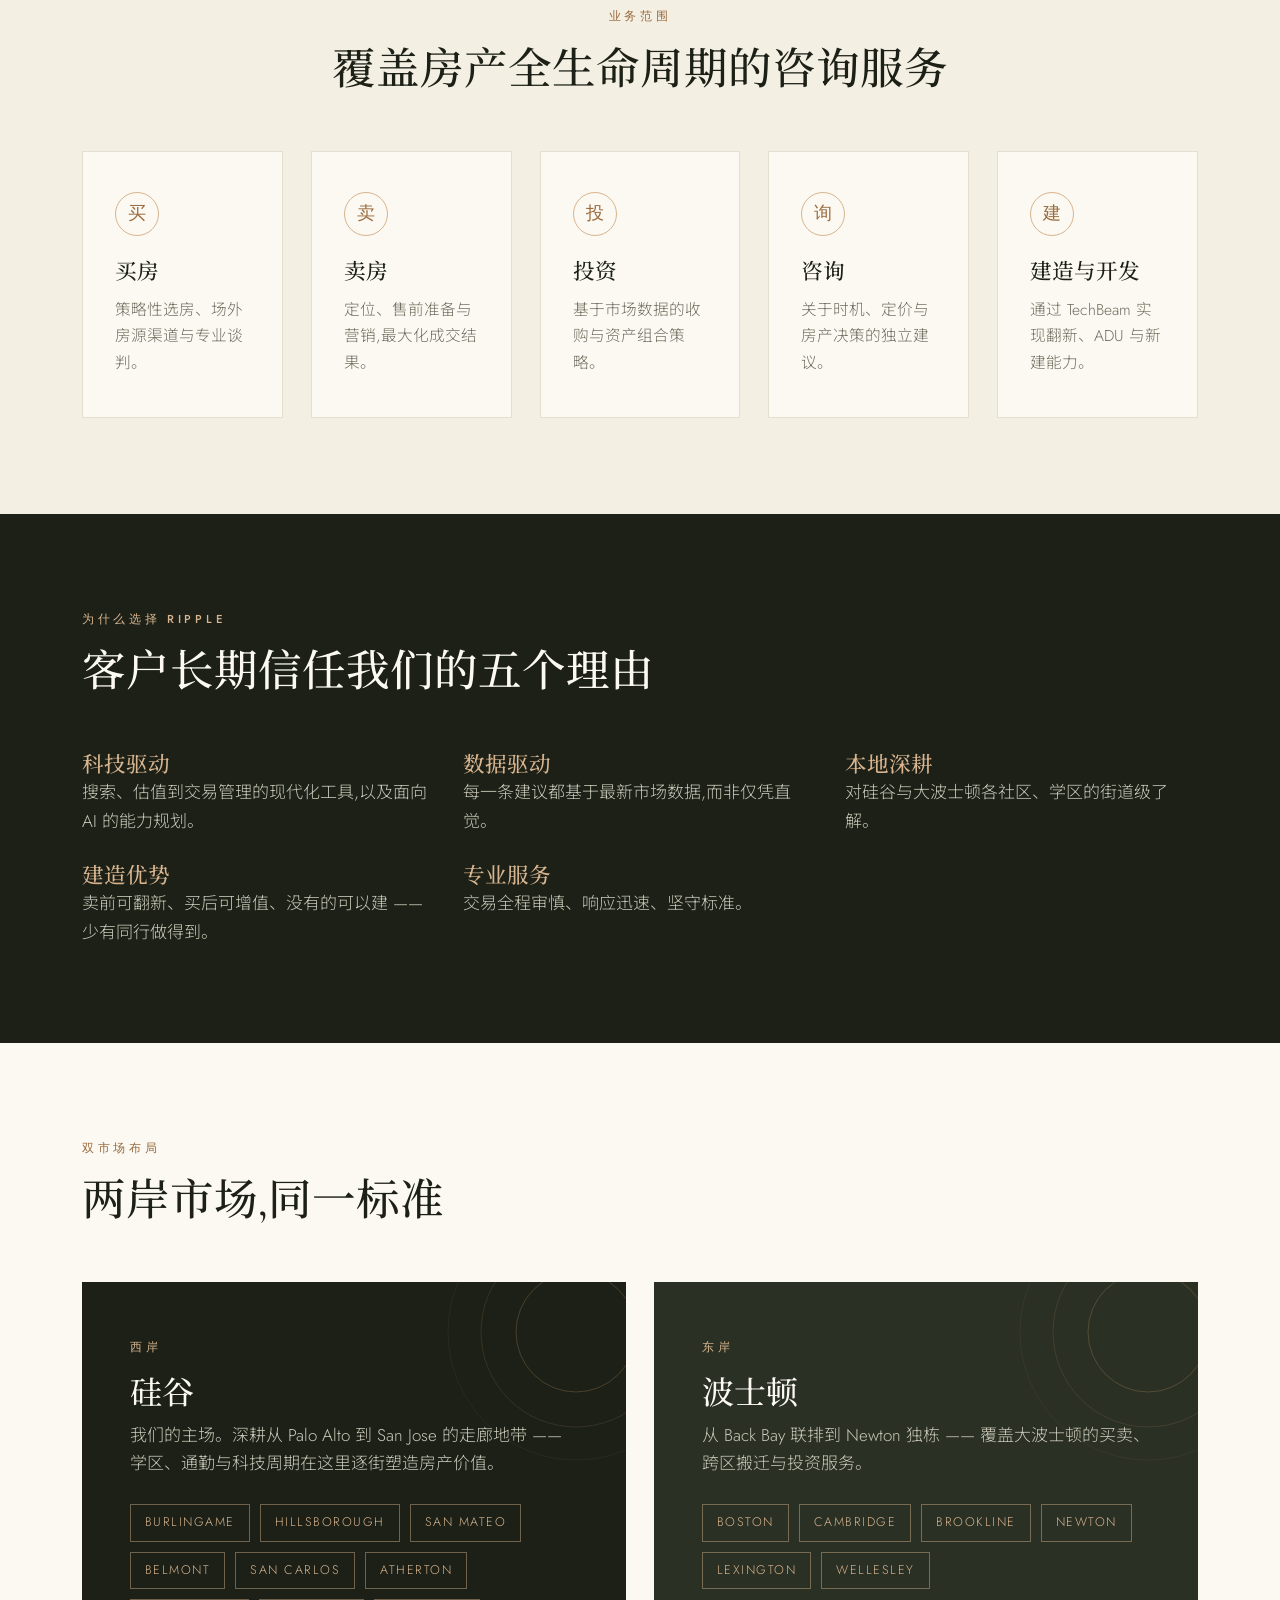
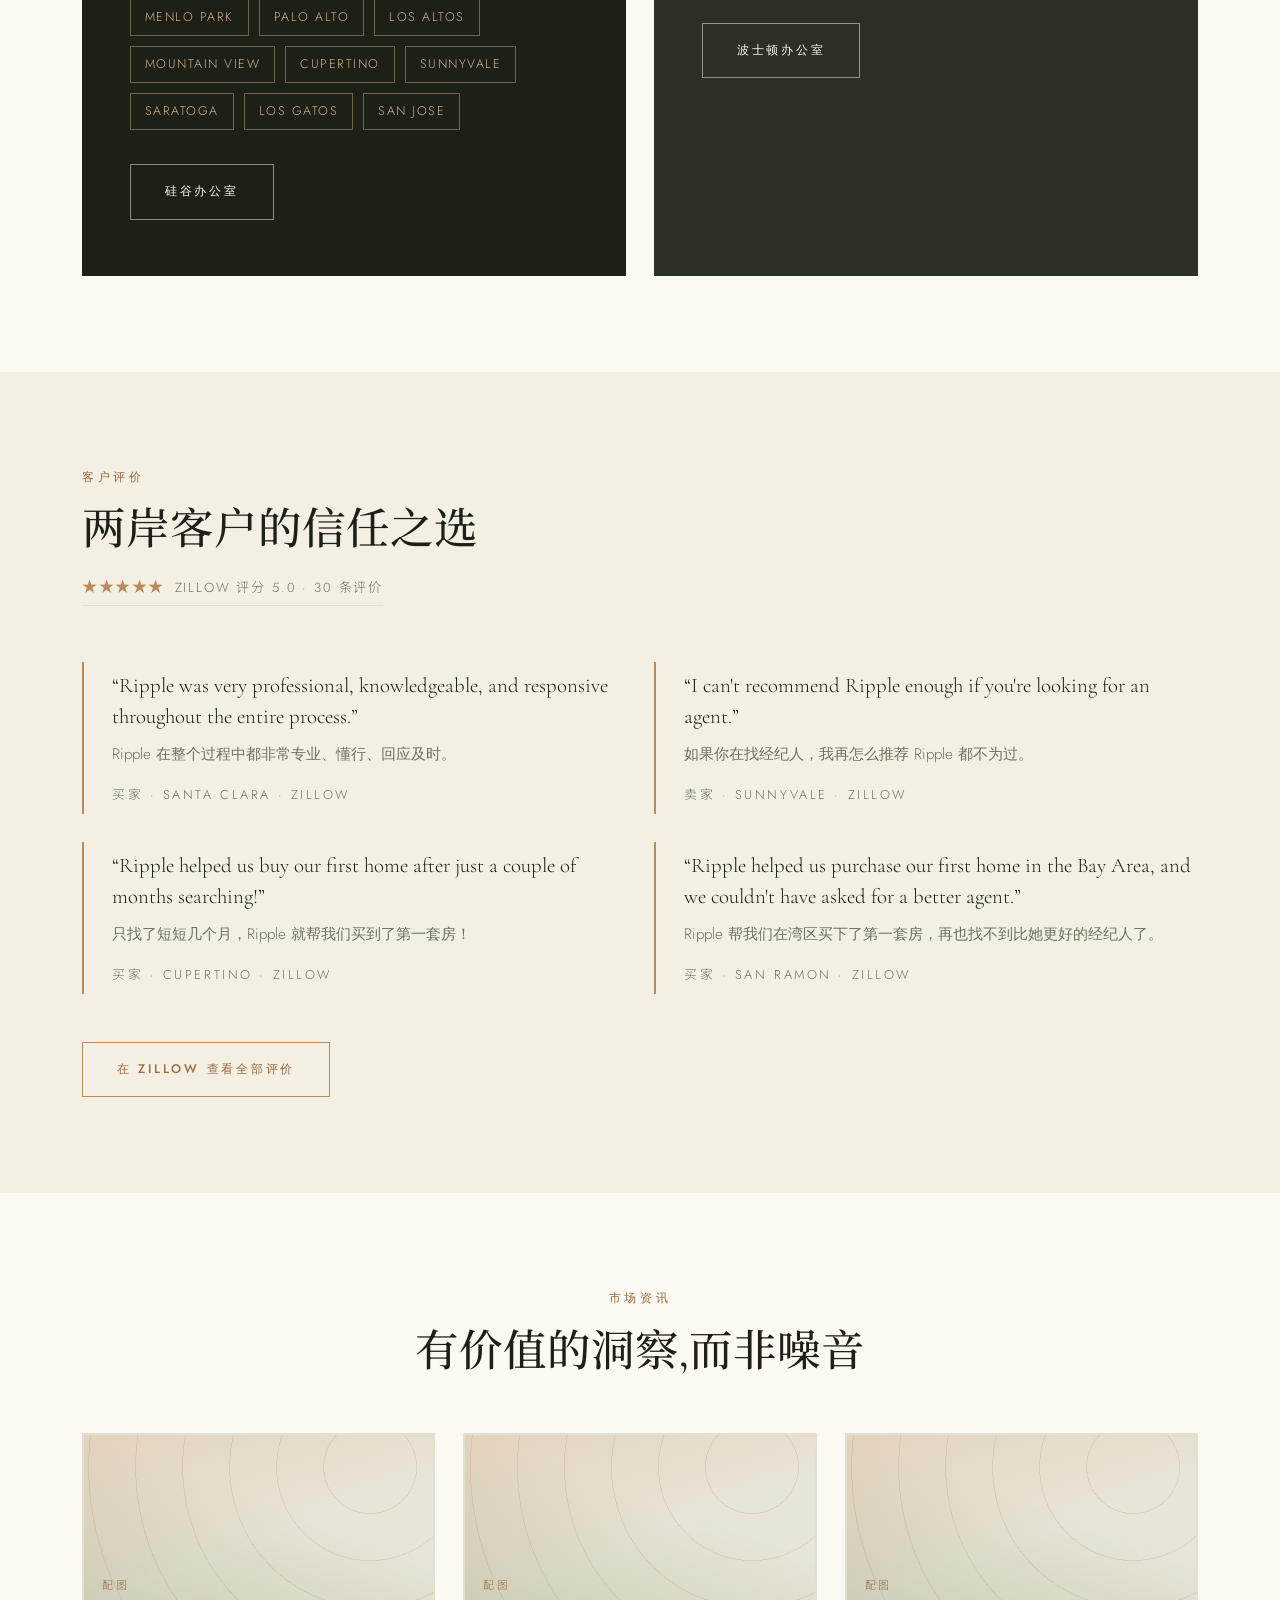
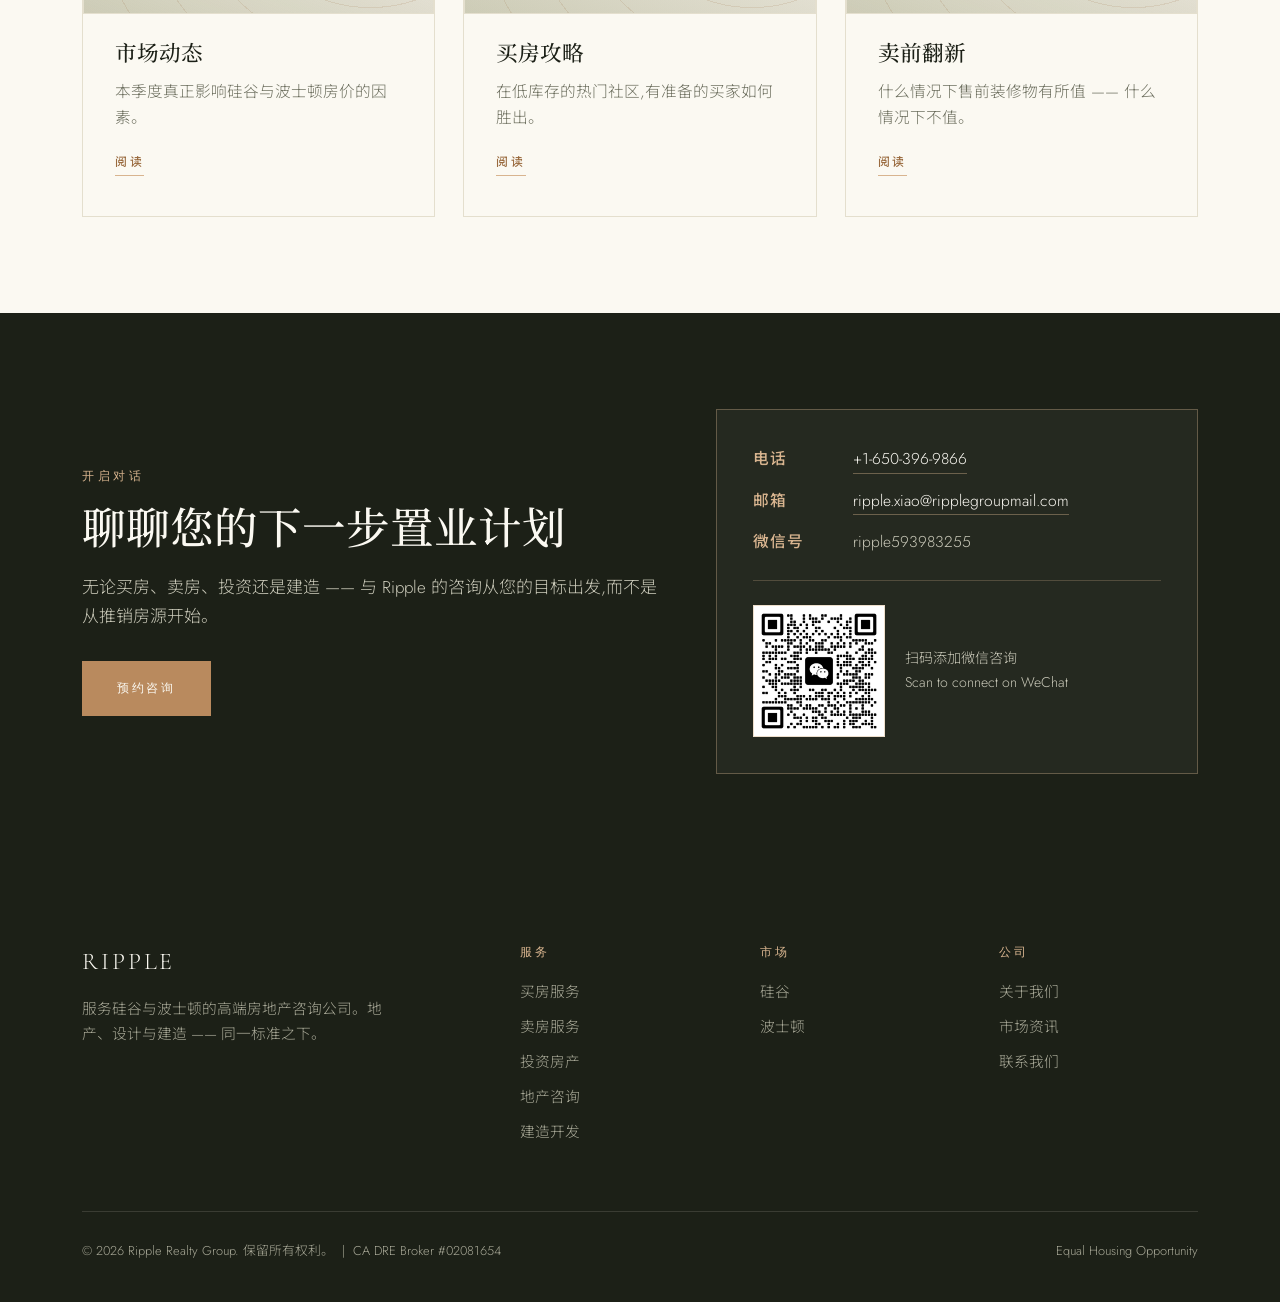
==== commit eb61a6cd: "Replace testimonial placeholders with Zillow reviews Co-Authored-By: Claude Opus 5.5 <noreply@anthro" ====
--- a/zh/index.html
+++ b/zh/index.html
@@ -135,11 +135,16 @@
 
 <section class="tinted">
   <div class="wrap">
-    <div class="section-head"><span class="eyebrow">客户评价</span><h2>两岸客户的信任之选</h2></div>
+    <div class="section-head"><span class="eyebrow">客户评价</span><h2>两岸客户的信任之选</h2>
+      <a class="rating-badge" href="https://www.zillow.com/profile/ripplexiao#reviews" target="_blank" rel="noopener"><span class="stars" aria-hidden="true">★★★★★</span> Zillow 评分 5.0 · 30 条评价</a>
+    </div>
     <div class="grid c2">
-      <blockquote class="quote"><p>"客户评价占位 —— 一段关于在 Ripple 买房或卖房体验的简短评价。"</p><cite>买家 · Palo Alto</cite></blockquote>
-      <blockquote class="quote"><p>"客户评价占位 —— 一段关于跨区搬迁或投资咨询的简短评价。"</p><cite>卖家 · Newton</cite></blockquote>
+      <blockquote class="quote" lang="en"><p>“Ripple was very professional, knowledgeable, and responsive throughout the entire process.”</p><p class="quote-zh" lang="zh">Ripple 在整个过程中都非常专业、懂行、回应及时。</p><cite>买家 · Santa Clara · Zillow</cite></blockquote>
+      <blockquote class="quote" lang="en"><p>“I can't recommend Ripple enough if you're looking for an agent.”</p><p class="quote-zh" lang="zh">如果你在找经纪人，我再怎么推荐 Ripple 都不为过。</p><cite>卖家 · Sunnyvale · Zillow</cite></blockquote>
+      <blockquote class="quote" lang="en"><p>“Ripple helped us buy our first home after just a couple of months searching!”</p><p class="quote-zh" lang="zh">只找了短短几个月，Ripple 就帮我们买到了第一套房！</p><cite>买家 · Cupertino · Zillow</cite></blockquote>
+      <blockquote class="quote" lang="en"><p>“Ripple helped us purchase our first home in the Bay Area, and we couldn't have asked for a better agent.”</p><p class="quote-zh" lang="zh">Ripple 帮我们在湾区买下了第一套房，再也找不到比她更好的经纪人了。</p><cite>买家 · San Ramon · Zillow</cite></blockquote>
     </div>
+    <div class="reviews-cta"><a class="btn" href="https://www.zillow.com/profile/ripplexiao#reviews" target="_blank" rel="noopener">在 Zillow 查看全部评价</a></div>
   </div>
 </section>
 
--- a/style.css
+++ b/style.css
@@ -285,3 +285,10 @@
 
 /* ---------- Listing photos (file-swap placeholders) ---------- */
 .listing img.lphoto { width: 100%; height: 300px; object-fit: cover; border: 1px solid var(--line); }
+
+/* Client reviews (Zillow) */
+.rating-badge { display: inline-flex; align-items: center; gap: 10px; margin-top: 20px; font-size: .82rem; letter-spacing: .14em; text-transform: uppercase; color: var(--text-muted); text-decoration: none; border-bottom: 1px solid var(--line); padding-bottom: 4px; }
+.rating-badge .stars { color: var(--bronze); letter-spacing: .1em; font-size: .95rem; }
+.rating-badge:hover { color: var(--bronze-deep); border-color: var(--bronze); }
+.quote .quote-zh { font-family: var(--font-body); font-size: .95rem; color: var(--text-muted); margin-top: 10px; line-height: 1.7; }
+.reviews-cta { margin-top: 48px; }
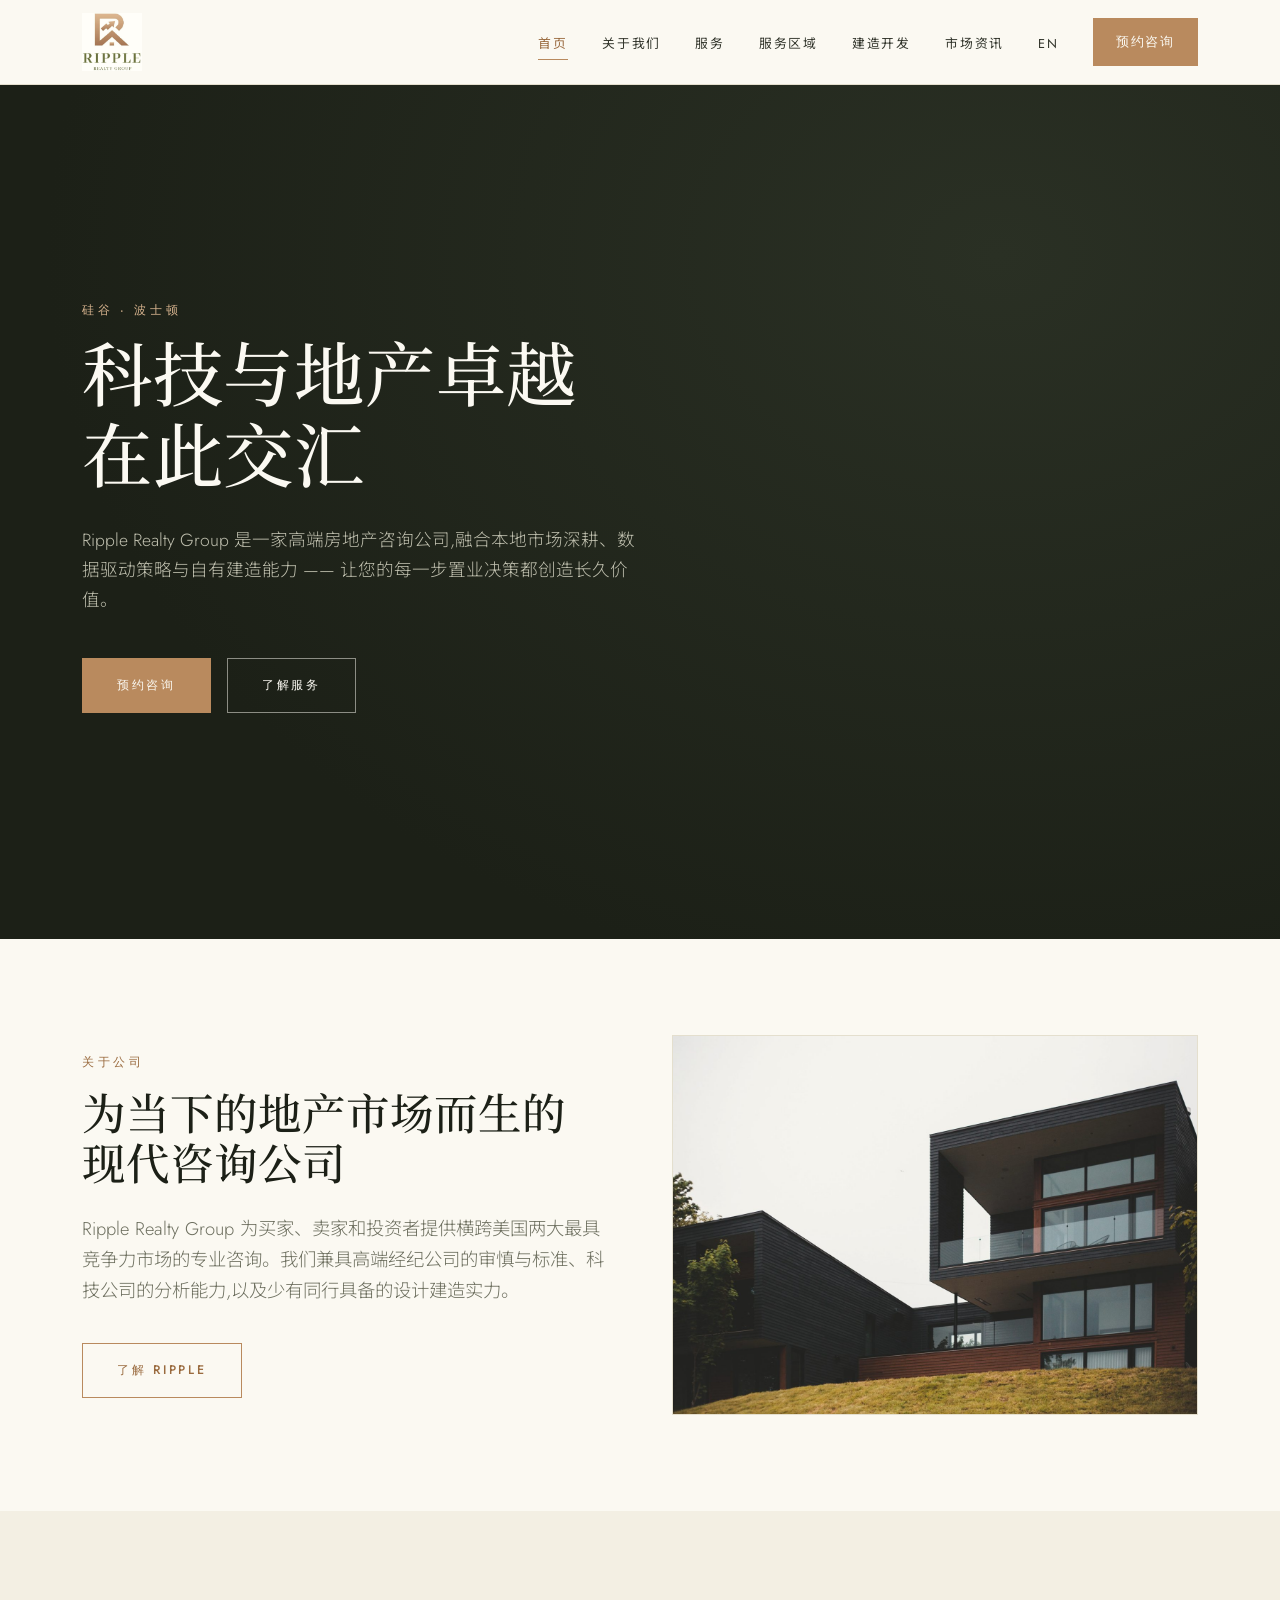
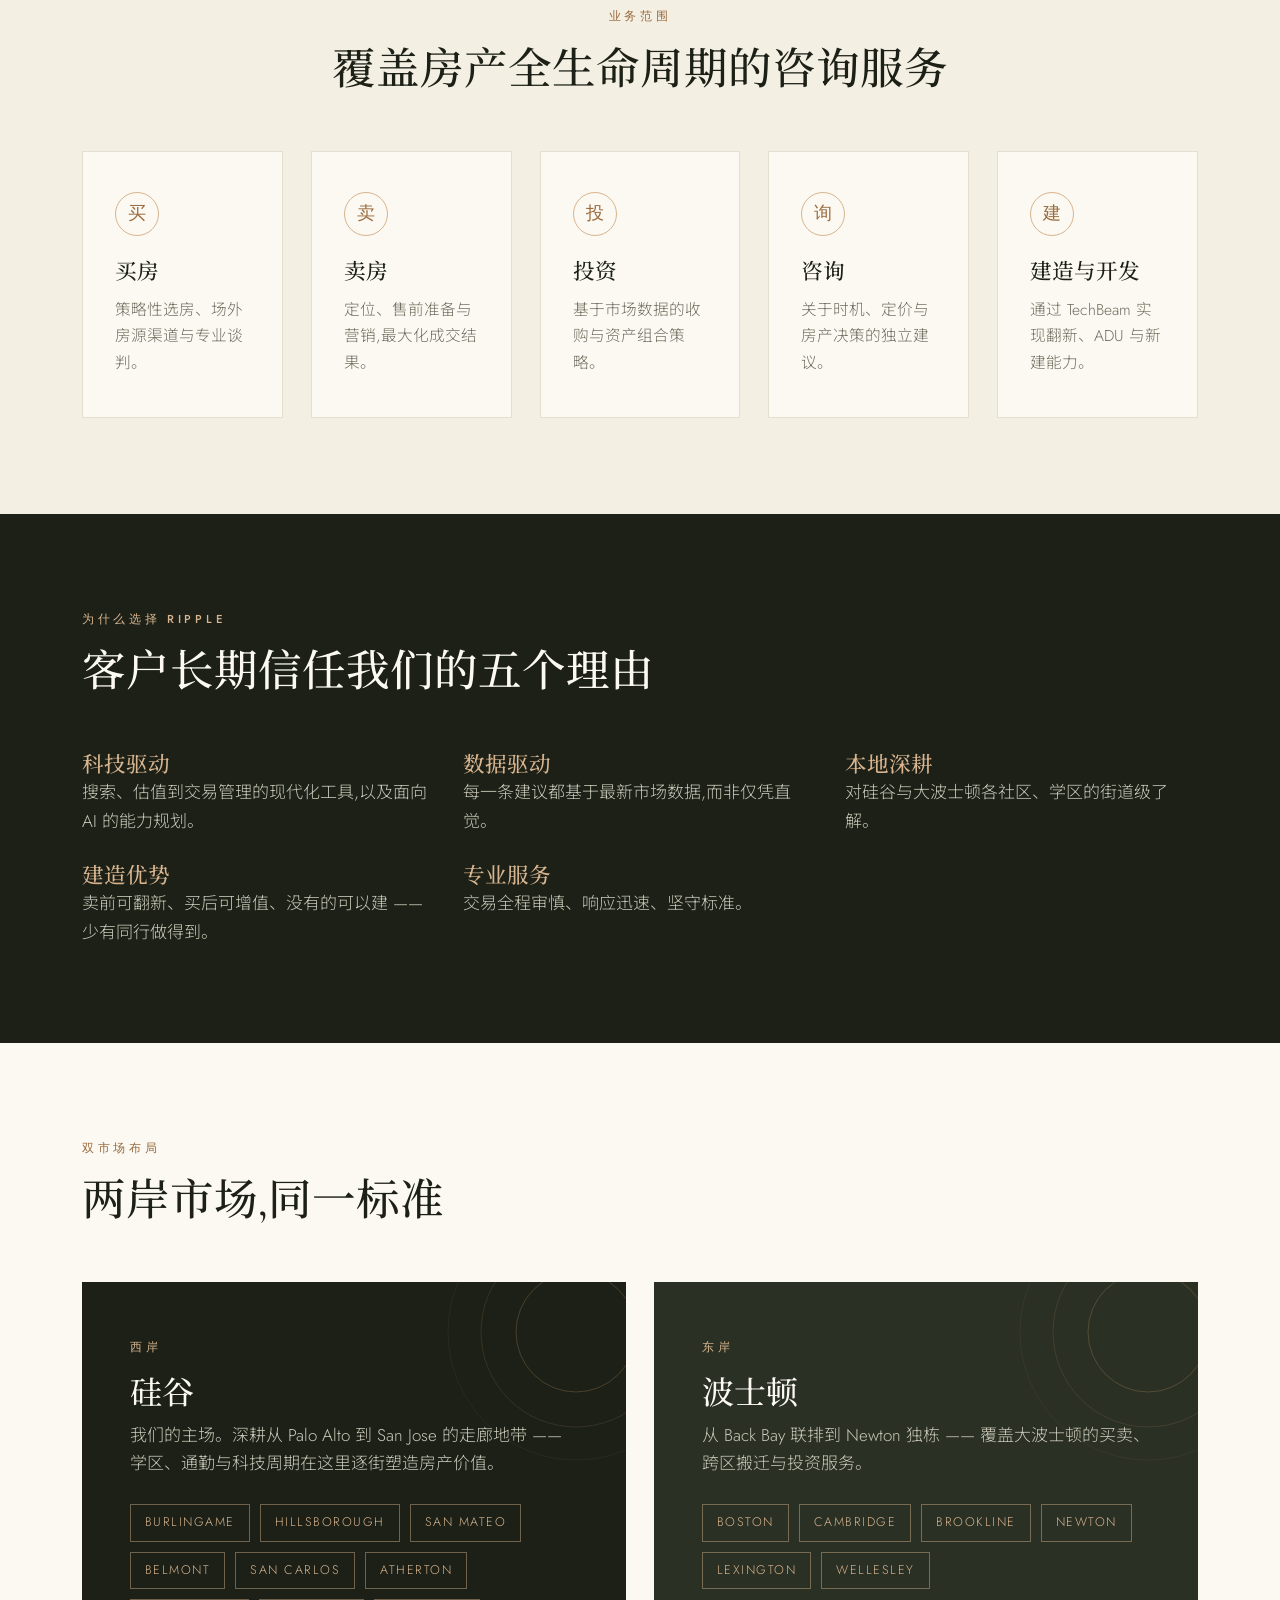
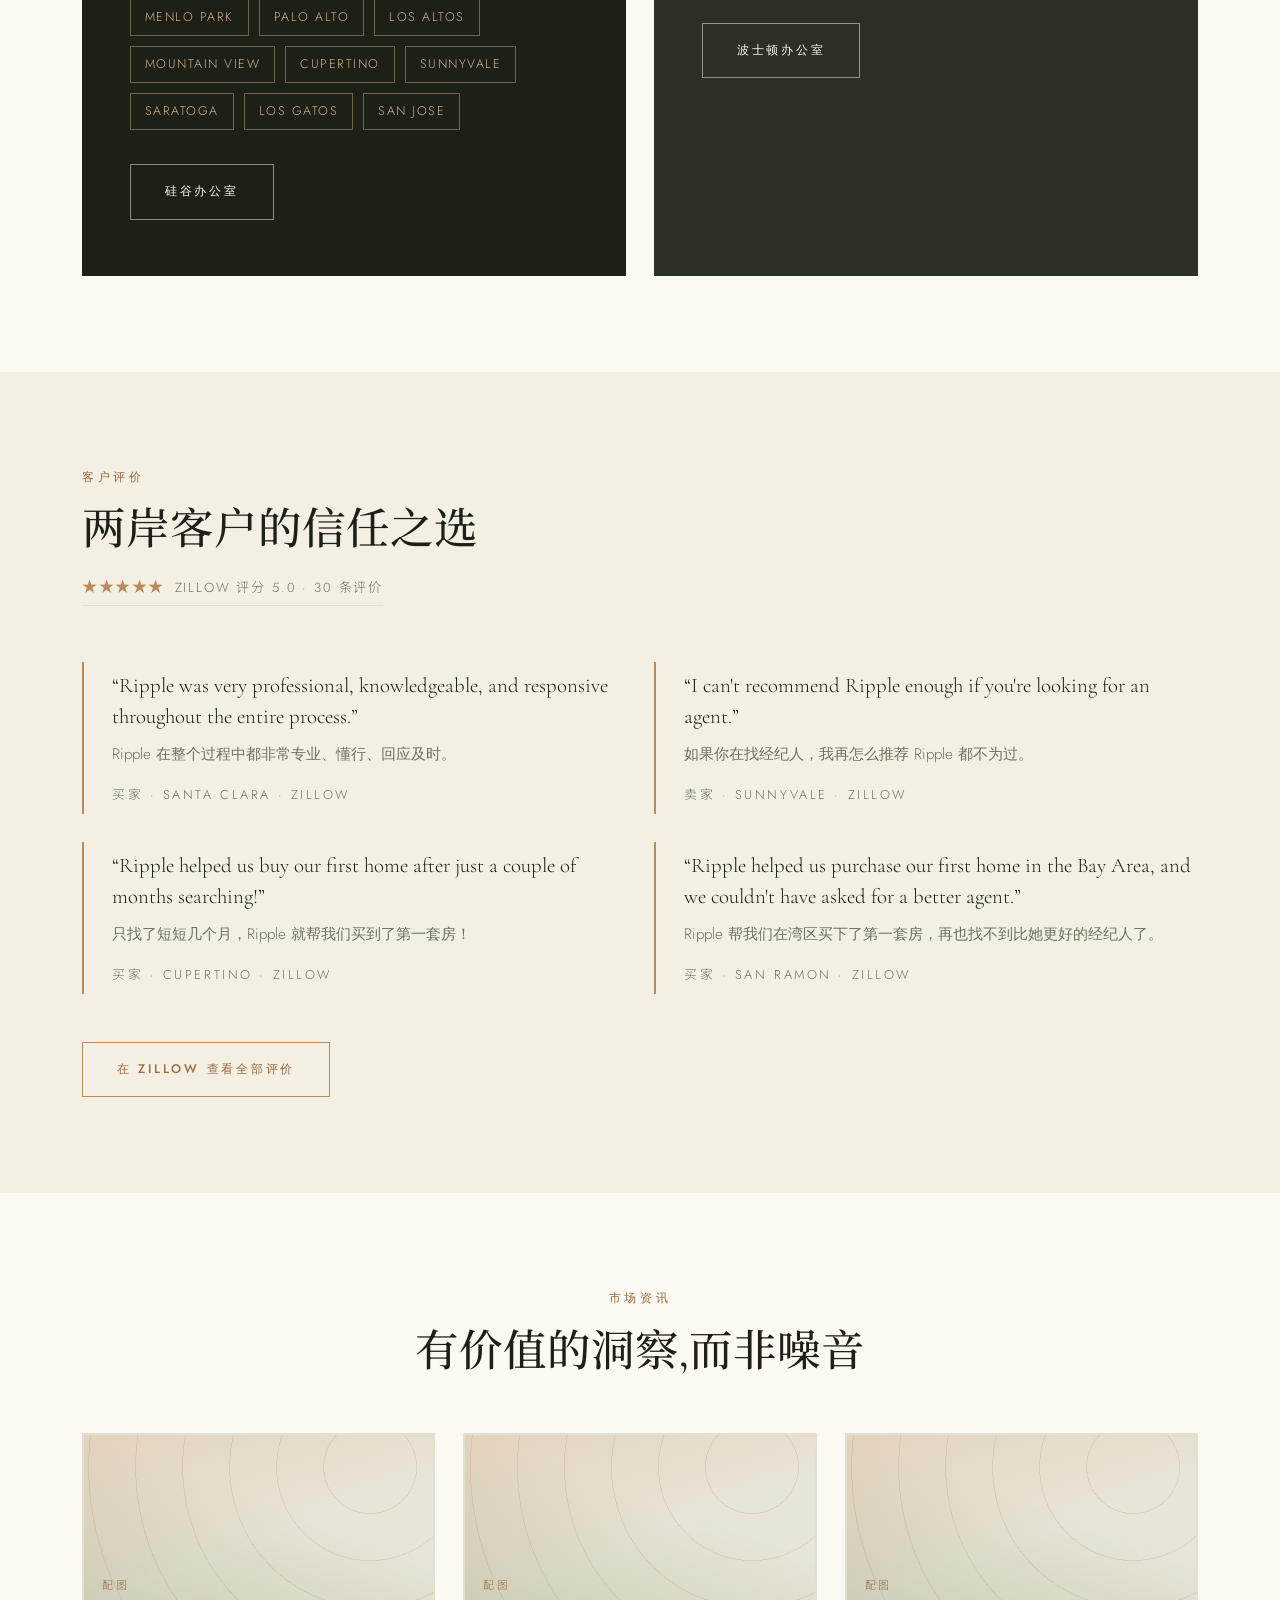
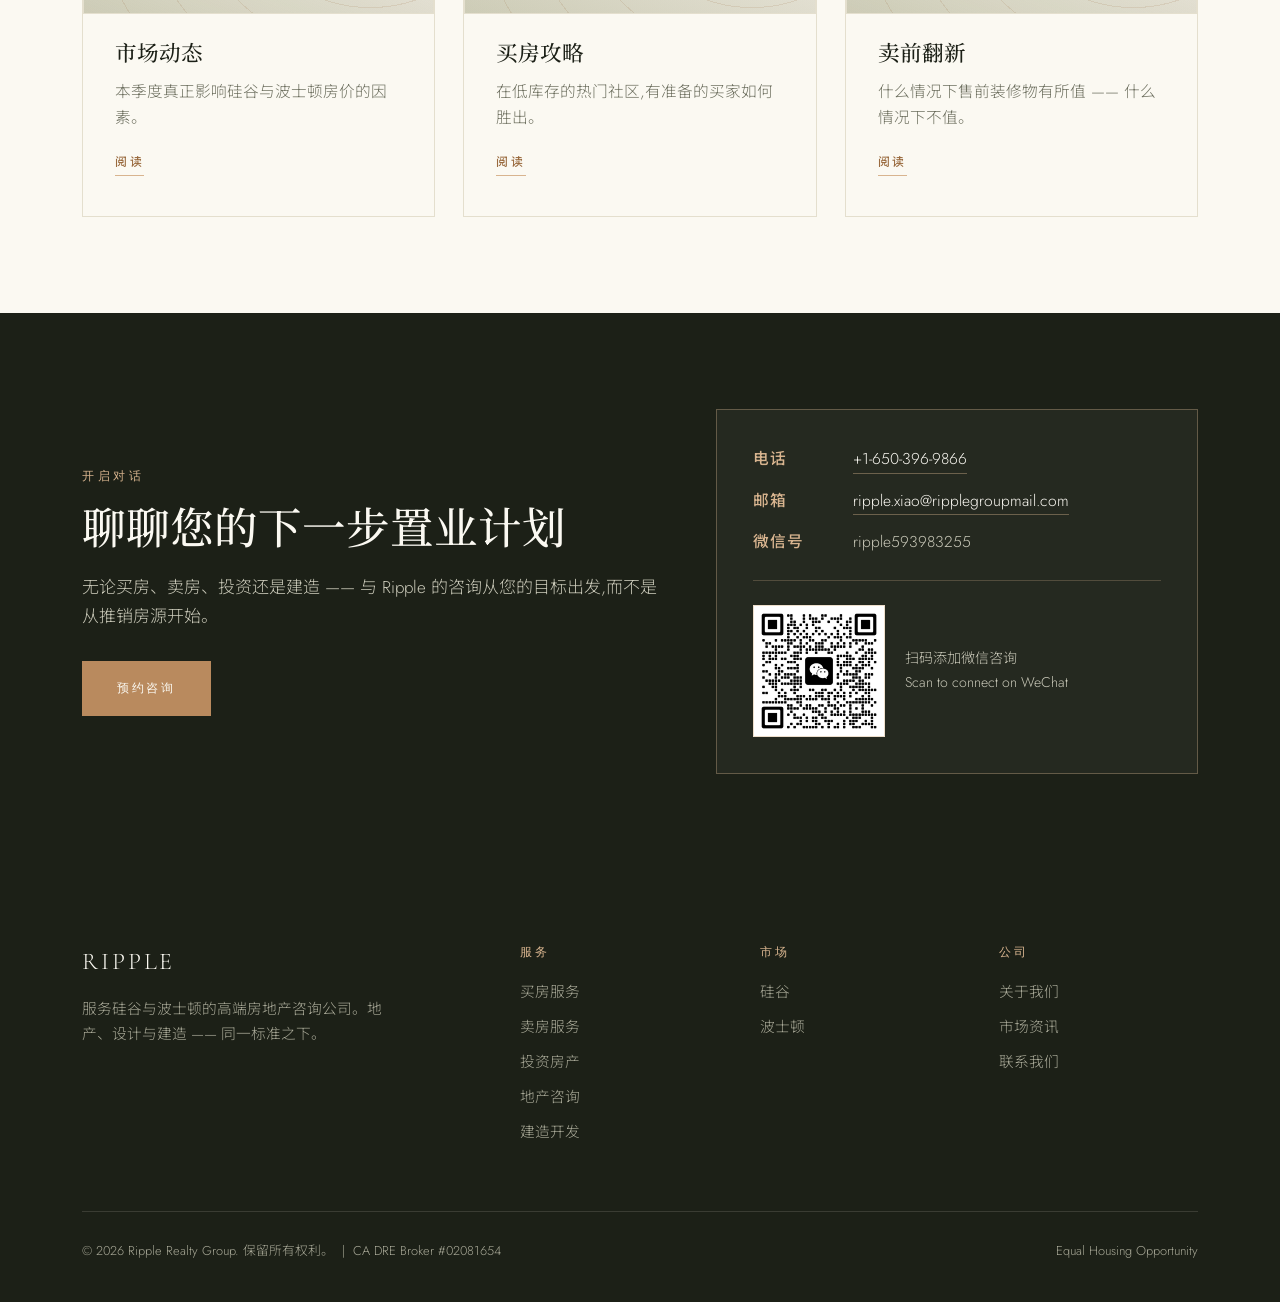
==== commit 763478a9: "Add color-graded architecture photo to home Firm section Co-Authored-By: Claude Opus 5.5 <noreply@an" ====
--- a/zh/index.html
+++ b/zh/index.html
@@ -8,9 +8,9 @@
 <meta property="og:title" content="Ripple Realty Group | 硅谷与波士顿高端房地产咨询">
 <meta property="og:description" content="Ripple Realty Group 是科技驱动的高端房地产咨询公司,服务硅谷与波士顿 —— 买房、卖房、投资、咨询及建造开发。">
 <meta property="og:type" content="website">
-<link rel="canonical" href="https://ripplerealtygroup.com/zh/index.html">
-<link rel="alternate" hreflang="zh" href="https://ripplerealtygroup.com/zh/index.html">
-<link rel="alternate" hreflang="en" href="https://ripplerealtygroup.com/index.html">
+<link rel="canonical" href="https://www.ripplerealtygroup.com/zh/index.html">
+<link rel="alternate" hreflang="zh" href="https://www.ripplerealtygroup.com/zh/index.html">
+<link rel="alternate" hreflang="en" href="https://www.ripplerealtygroup.com/index.html">
 <link rel="preconnect" href="https://fonts.googleapis.com">
 <link rel="preconnect" href="https://fonts.gstatic.com" crossorigin>
 <link href="https://fonts.googleapis.com/css2?family=Cormorant+Garamond:wght@400;500;600&family=Jost:wght@300;400;500&family=Noto+Serif+SC:wght@400;500;600&family=Noto+Sans+SC:wght@300;400;500&display=swap" rel="stylesheet">
@@ -70,7 +70,7 @@
       <p class="lede" style="margin-top:22px">Ripple Realty Group 为买家、卖家和投资者提供横跨美国两大最具竞争力市场的专业咨询。我们兼具高端经纪公司的审慎与标准、科技公司的分析能力,以及少有同行具备的设计建造实力。</p>
       <a class="btn" style="margin-top:36px" href="about.html">了解 Ripple</a>
     </div>
-    <div class="photo"><span>摄影素材 — 湾区建筑</span></div>
+    <div class="photo has-img photo-firm"><img src="../assets/home-firm.jpg" alt="现代木饰面住宅，悬挑玻璃阳台" width="1600" height="1066" loading="lazy"></div>
   </div>
 </section>
 
--- a/style.css
+++ b/style.css
@@ -292,3 +292,24 @@
 .rating-badge:hover { color: var(--bronze-deep); border-color: var(--bronze); }
 .quote .quote-zh { font-family: var(--font-body); font-size: .95rem; color: var(--text-muted); margin-top: 10px; line-height: 1.7; }
 .reviews-cta { margin-top: 48px; }
+
+/* Expandable team bio */
+.bio p + p { margin-top: 1em; }
+.bio.is-clamped { max-height: calc(0.98rem * 1.7 * 9); overflow: hidden; -webkit-mask-image: linear-gradient(#000 65%, transparent); mask-image: linear-gradient(#000 65%, transparent); }
+.bio-toggle { margin-top: 14px; padding: 0; background: none; border: 0; border-bottom: 1px solid var(--bronze-light); cursor: pointer; font-family: var(--font-body); font-size: .74rem; font-weight: 500; letter-spacing: .22em; text-transform: uppercase; color: var(--bronze-deep); }
+.bio-toggle:hover { color: var(--bronze); border-color: var(--bronze); }
+.bio-toggle:focus-visible { outline: 2px solid var(--olive); outline-offset: 3px; }
+
+/* Credential badge (Construction page) */
+.credential { display: flex; align-items: center; gap: 20px; margin-top: 40px; padding-top: 28px; border-top: 1px solid var(--line); max-width: 520px; }
+.credential img { display: block; width: 125px; height: auto; max-width: none; flex-shrink: 0; }
+.credential a { border: 0; }
+.credential-label { display: block; font-size: .7rem; font-weight: 500; letter-spacing: .22em; text-transform: uppercase; color: var(--bronze-deep); margin-bottom: 6px; }
+.credential p { font-size: .95rem; color: var(--text-muted); line-height: 1.6; }
+
+/* Real photography inside a .photo block */
+.photo.has-img { background: var(--cream-deep); }
+.photo.has-img::before { display: none; }
+.photo.has-img img { position: absolute; inset: 0; width: 100%; height: 100%; object-fit: cover; object-position: 50% 45%; }
+@media (max-width: 960px) { .feature-row .photo-firm { min-height: 0; aspect-ratio: 3 / 2; } }
+.photo-firm img { object-position: 72% 50%; }
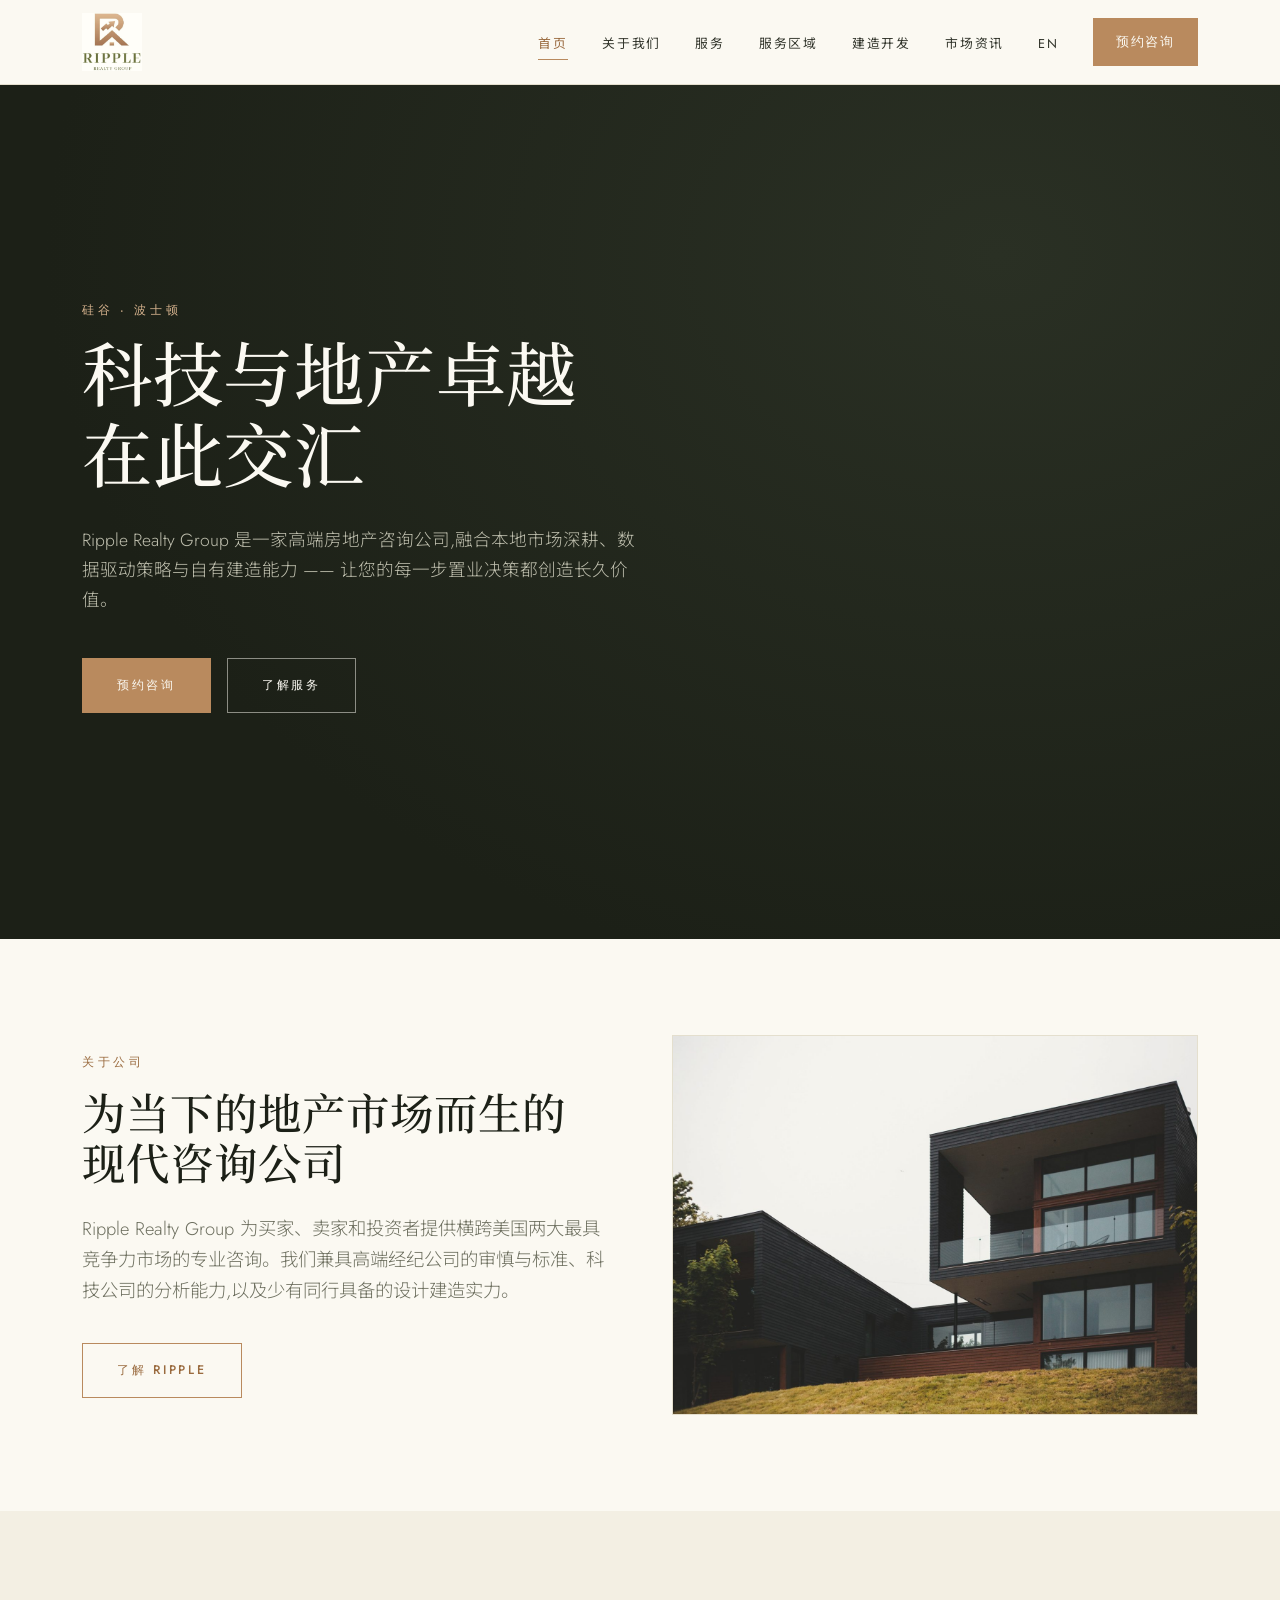
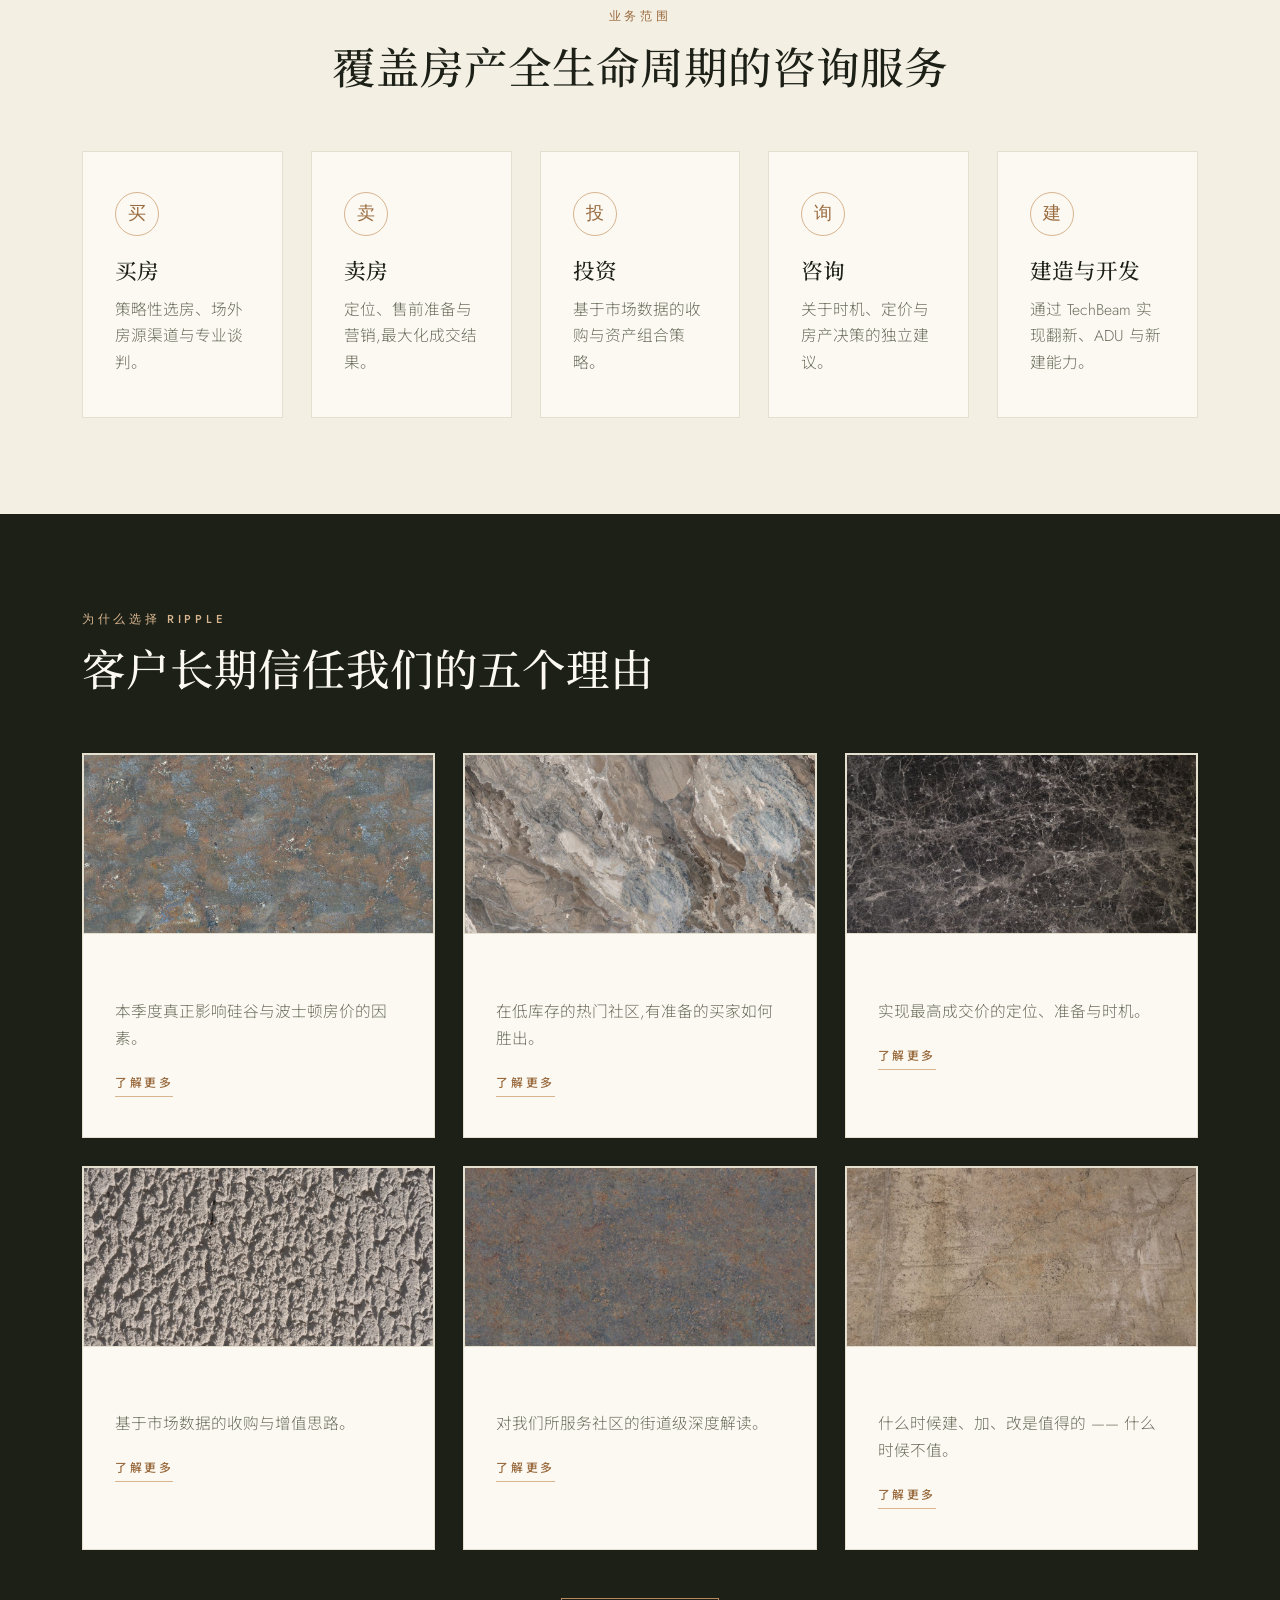
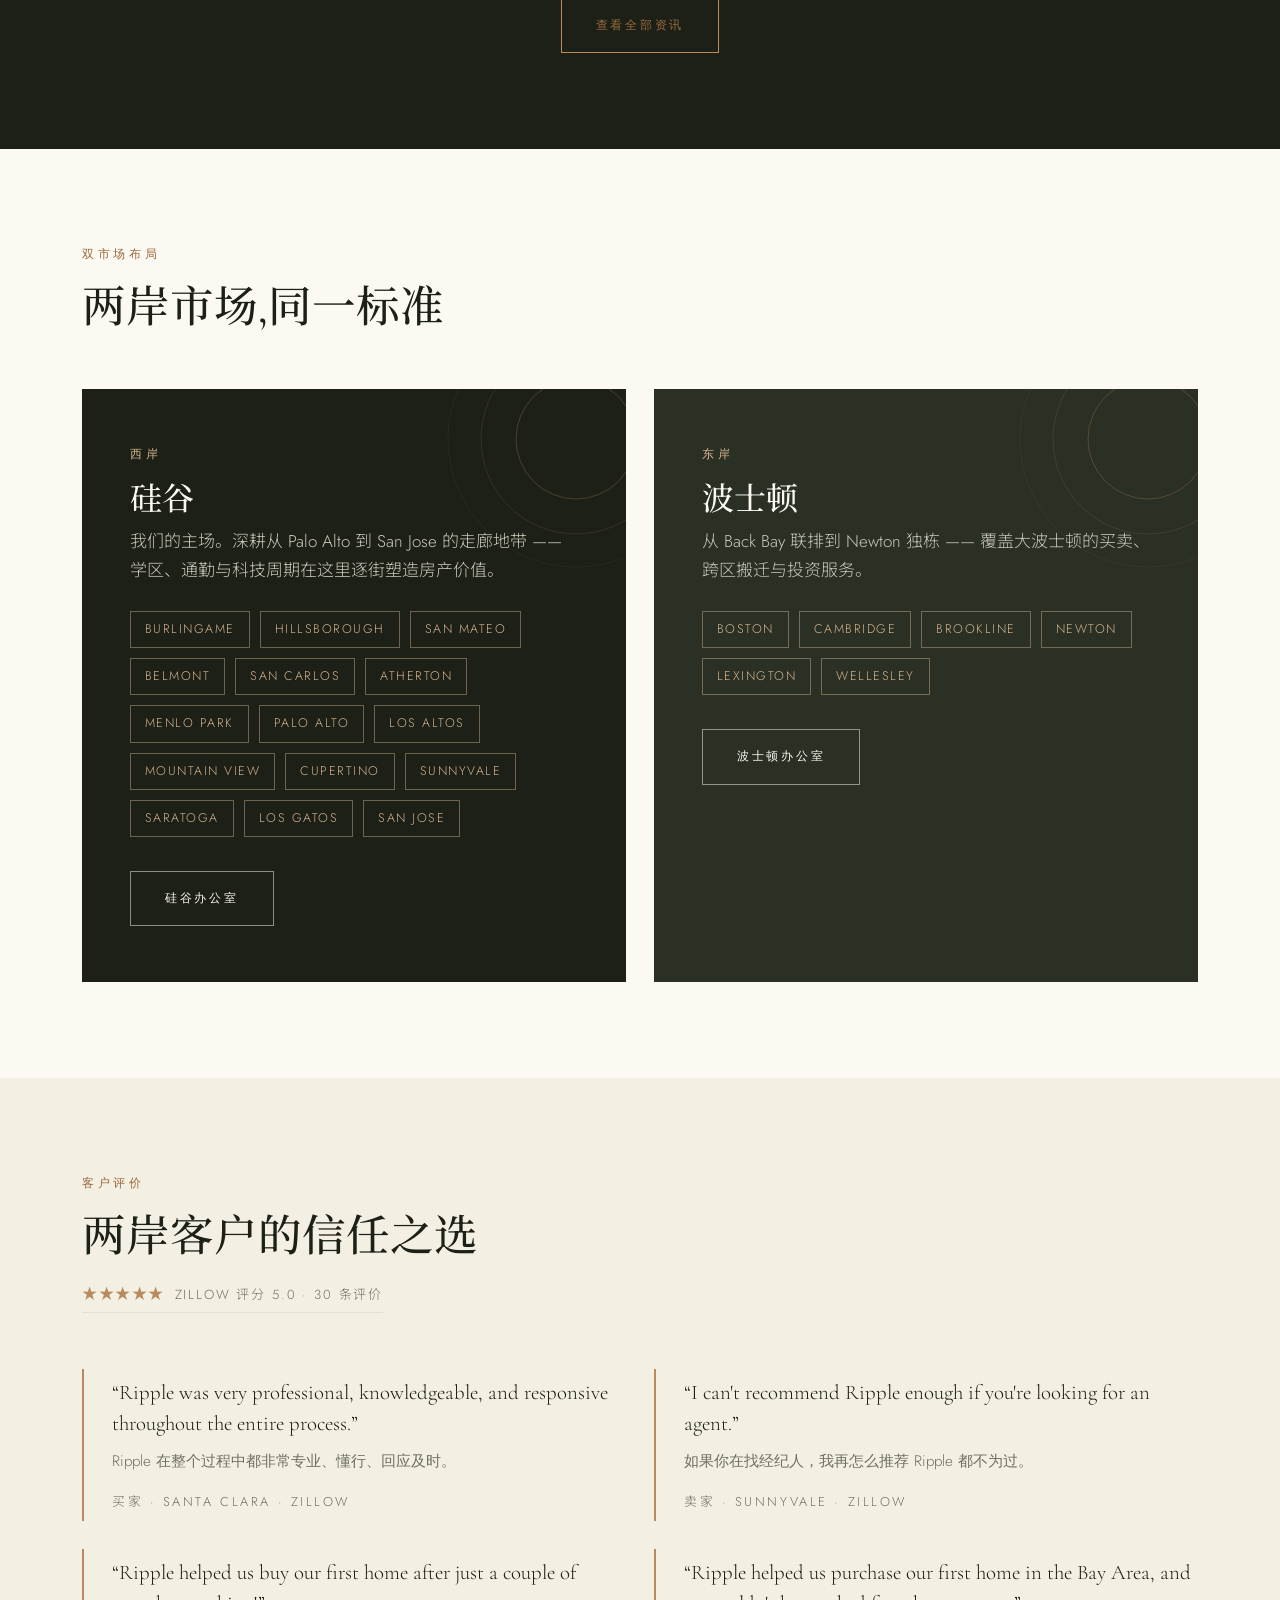
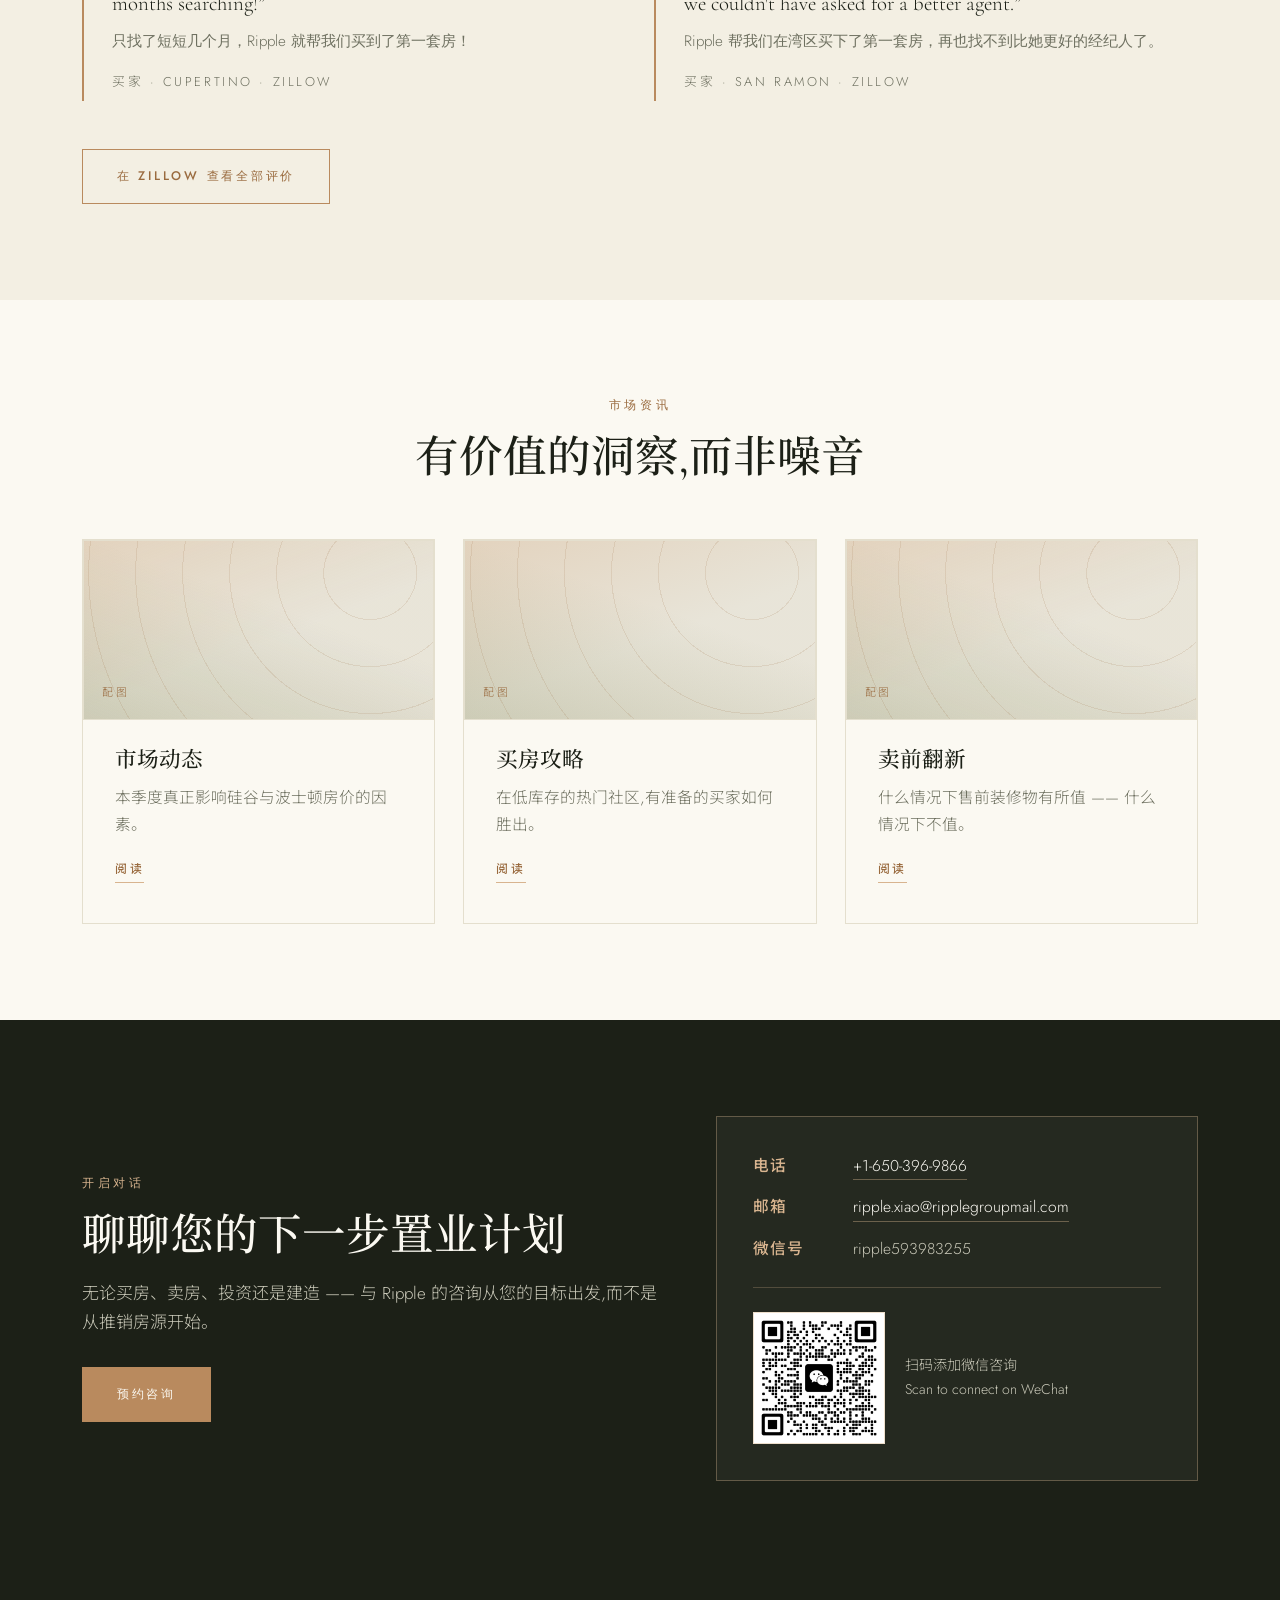
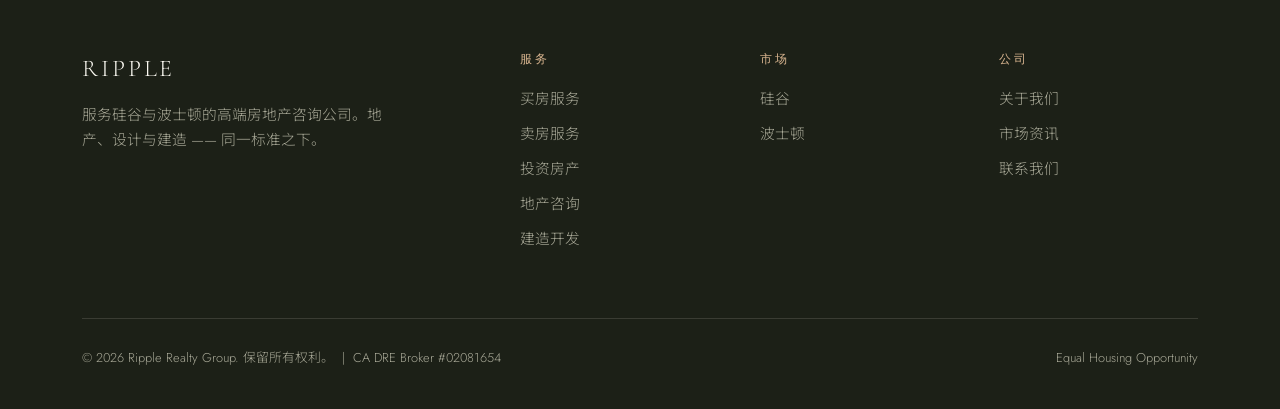
==== commit c6069910: "Sync home Insights section with Insights page and link each card Co-Authored-By: Claude Opus 5.5 <no" ====
--- a/zh/index.html
+++ b/zh/index.html
@@ -97,12 +97,14 @@
       <h2>客户长期信任我们的五个理由</h2>
     </div>
     <div class="grid c3">
-      <div><h3 style="color:var(--bronze-light)">科技驱动</h3><p>搜索、估值到交易管理的现代化工具,以及面向 AI 的能力规划。</p></div>
-      <div><h3 style="color:var(--bronze-light)">数据驱动</h3><p>每一条建议都基于最新市场数据,而非仅凭直觉。</p></div>
-      <div><h3 style="color:var(--bronze-light)">本地深耕</h3><p>对硅谷与大波士顿各社区、学区的街道级了解。</p></div>
-      <div><h3 style="color:var(--bronze-light)">建造优势</h3><p>卖前可翻新、买后可增值、没有的可以建 —— 少有同行做得到。</p></div>
-      <div><h3 style="color:var(--bronze-light)">专业服务</h3><p>交易全程审慎、响应迅速、坚守标准。</p></div>
+      <a class="card" href="insights.html#market-updates"><div class="photo has-img" style="min-height:180px;margin:-40px -32px 28px"><img src="../assets/insight-market.jpg" alt="" width="1000" height="500" loading="lazy"></div><h3>市场动态</h3><p>本季度真正影响硅谷与波士顿房价的因素。</p><span class="more">了解更多</span></a>
+      <a class="card" href="insights.html#buying-tips"><div class="photo has-img" style="min-height:180px;margin:-40px -32px 28px"><img src="../assets/insight-buying.jpg" alt="" width="1000" height="500" loading="lazy"></div><h3>买房攻略</h3><p>在低库存的热门社区,有准备的买家如何胜出。</p><span class="more">了解更多</span></a>
+      <a class="card" href="insights.html#selling-tips"><div class="photo has-img" style="min-height:180px;margin:-40px -32px 28px"><img src="../assets/insight-selling.jpg" alt="" width="1000" height="500" loading="lazy"></div><h3>卖房攻略</h3><p>实现最高成交价的定位、准备与时机。</p><span class="more">了解更多</span></a>
+      <a class="card" href="insights.html#investment-strategies"><div class="photo has-img" style="min-height:180px;margin:-40px -32px 28px"><img src="../assets/insight-investment.jpg" alt="" width="1000" height="500" loading="lazy"></div><h3>投资策略</h3><p>基于市场数据的收购与增值思路。</p><span class="more">了解更多</span></a>
+      <a class="card" href="insights.html#neighborhood-guides"><div class="photo has-img" style="min-height:180px;margin:-40px -32px 28px"><img src="../assets/insight-neighborhood.jpg" alt="" width="1000" height="500" loading="lazy"></div><h3>社区指南</h3><p>对我们所服务社区的街道级深度解读。</p><span class="more">了解更多</span></a>
+      <a class="card" href="insights.html#construction-remodeling"><div class="photo has-img" style="min-height:180px;margin:-40px -32px 28px"><img src="../assets/insight-construction.jpg" alt="" width="1000" height="500" loading="lazy"></div><h3>建造与翻新</h3><p>什么时候建、加、改是值得的 —— 什么时候不值。</p><span class="more">了解更多</span></a>
     </div>
+    <div class="reviews-cta" style="text-align:center"><a class="btn" href="insights.html">查看全部资讯</a></div>
   </div>
 </section>
 
--- a/style.css
+++ b/style.css
@@ -313,3 +313,7 @@
 .photo.has-img img { position: absolute; inset: 0; width: 100%; height: 100%; object-fit: cover; object-position: 50% 45%; }
 @media (max-width: 960px) { .feature-row .photo-firm { min-height: 0; aspect-ratio: 3 / 2; } }
 .photo-firm img { object-position: 72% 50%; }
+
+/* Insights cards: land below the sticky header and mark the card arrived at */
+.grid .card[id] { scroll-margin-top: 120px; }
+.grid .card:target { border-color: var(--bronze); box-shadow: 0 18px 40px -24px rgba(28,32,23,.35); }
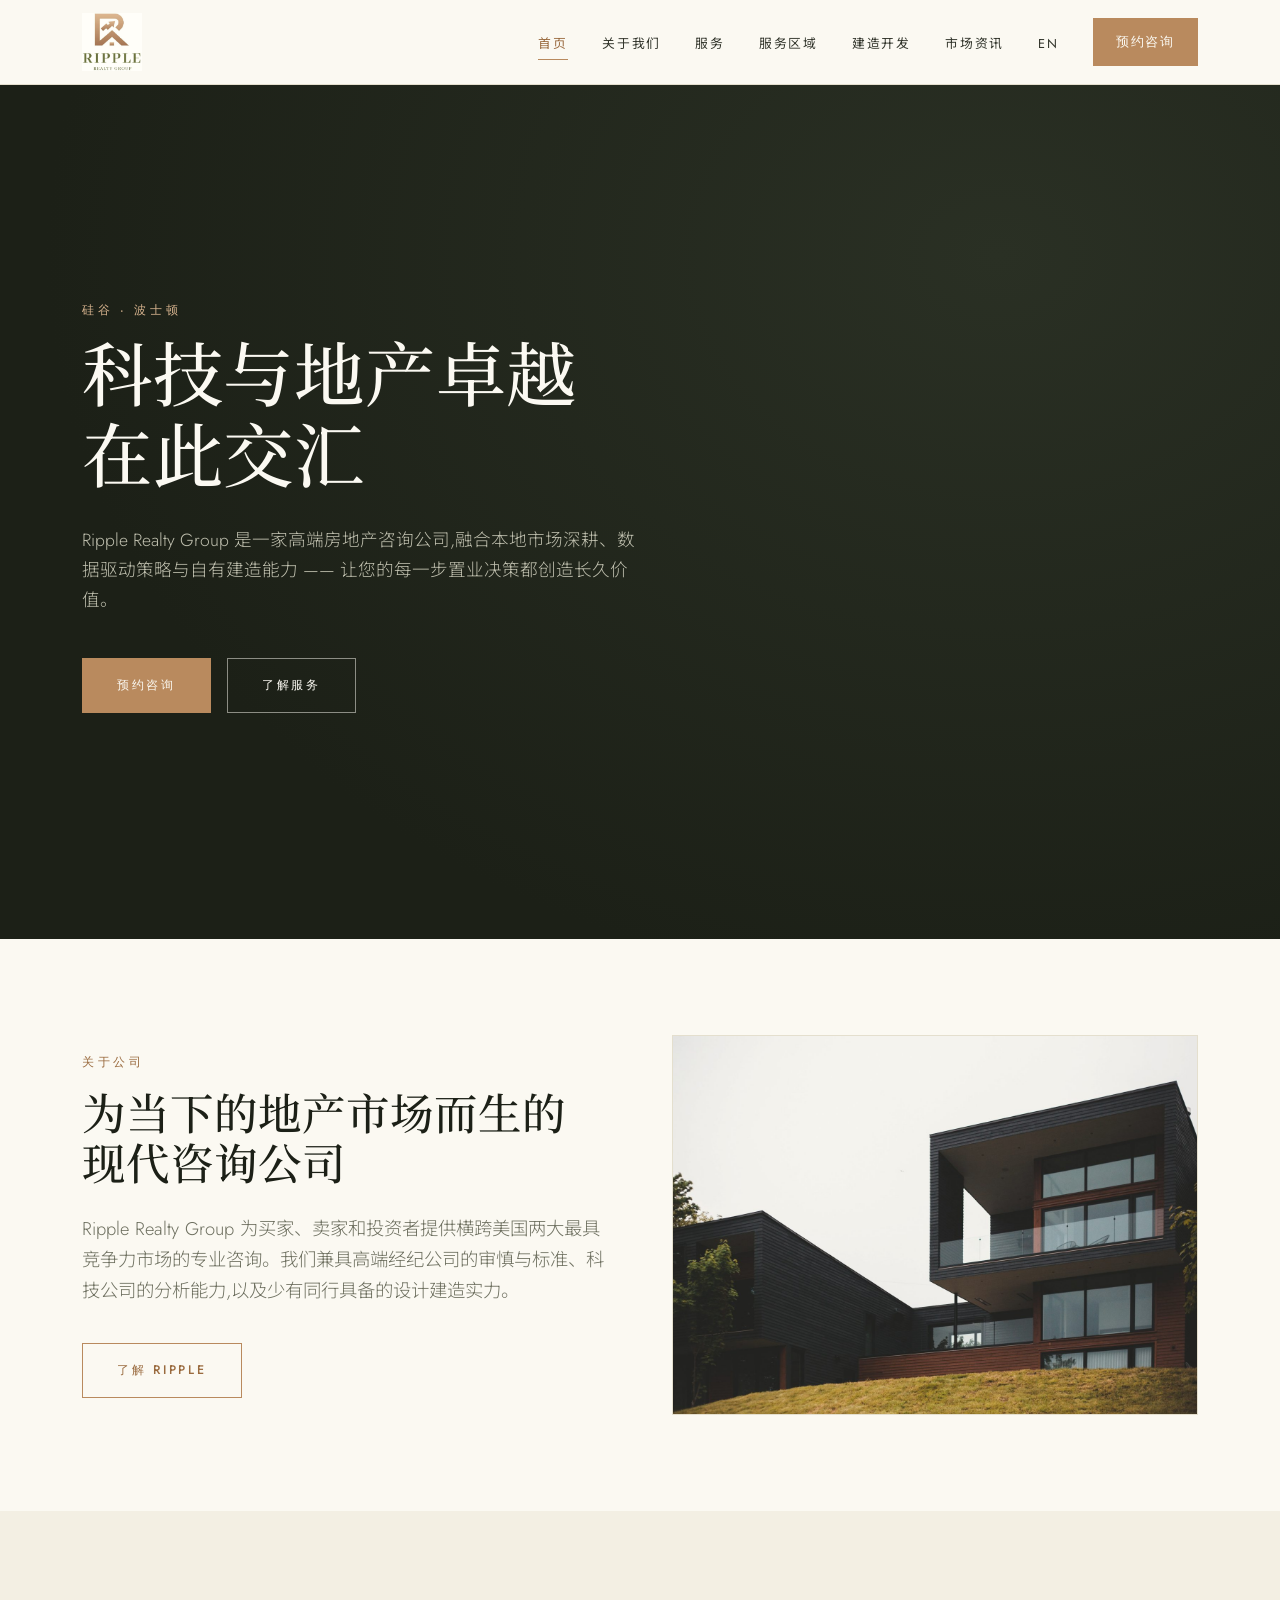
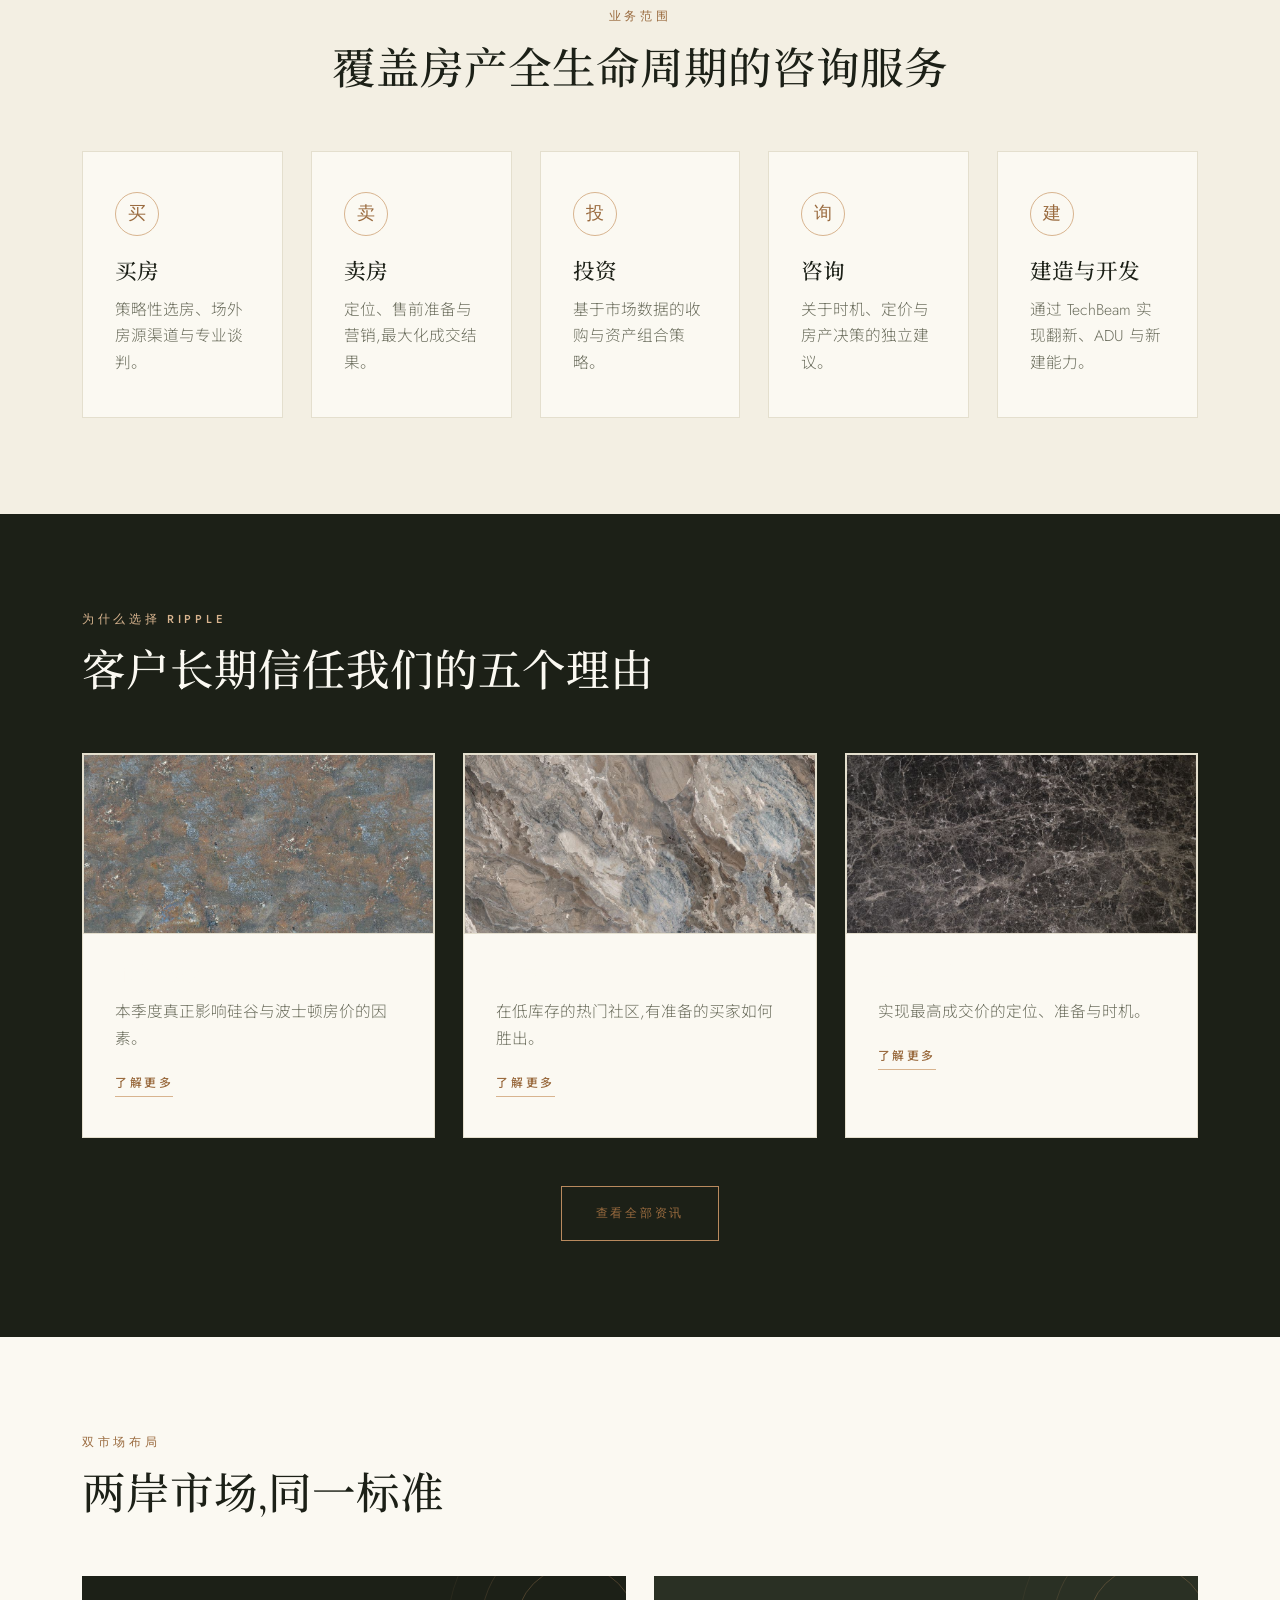
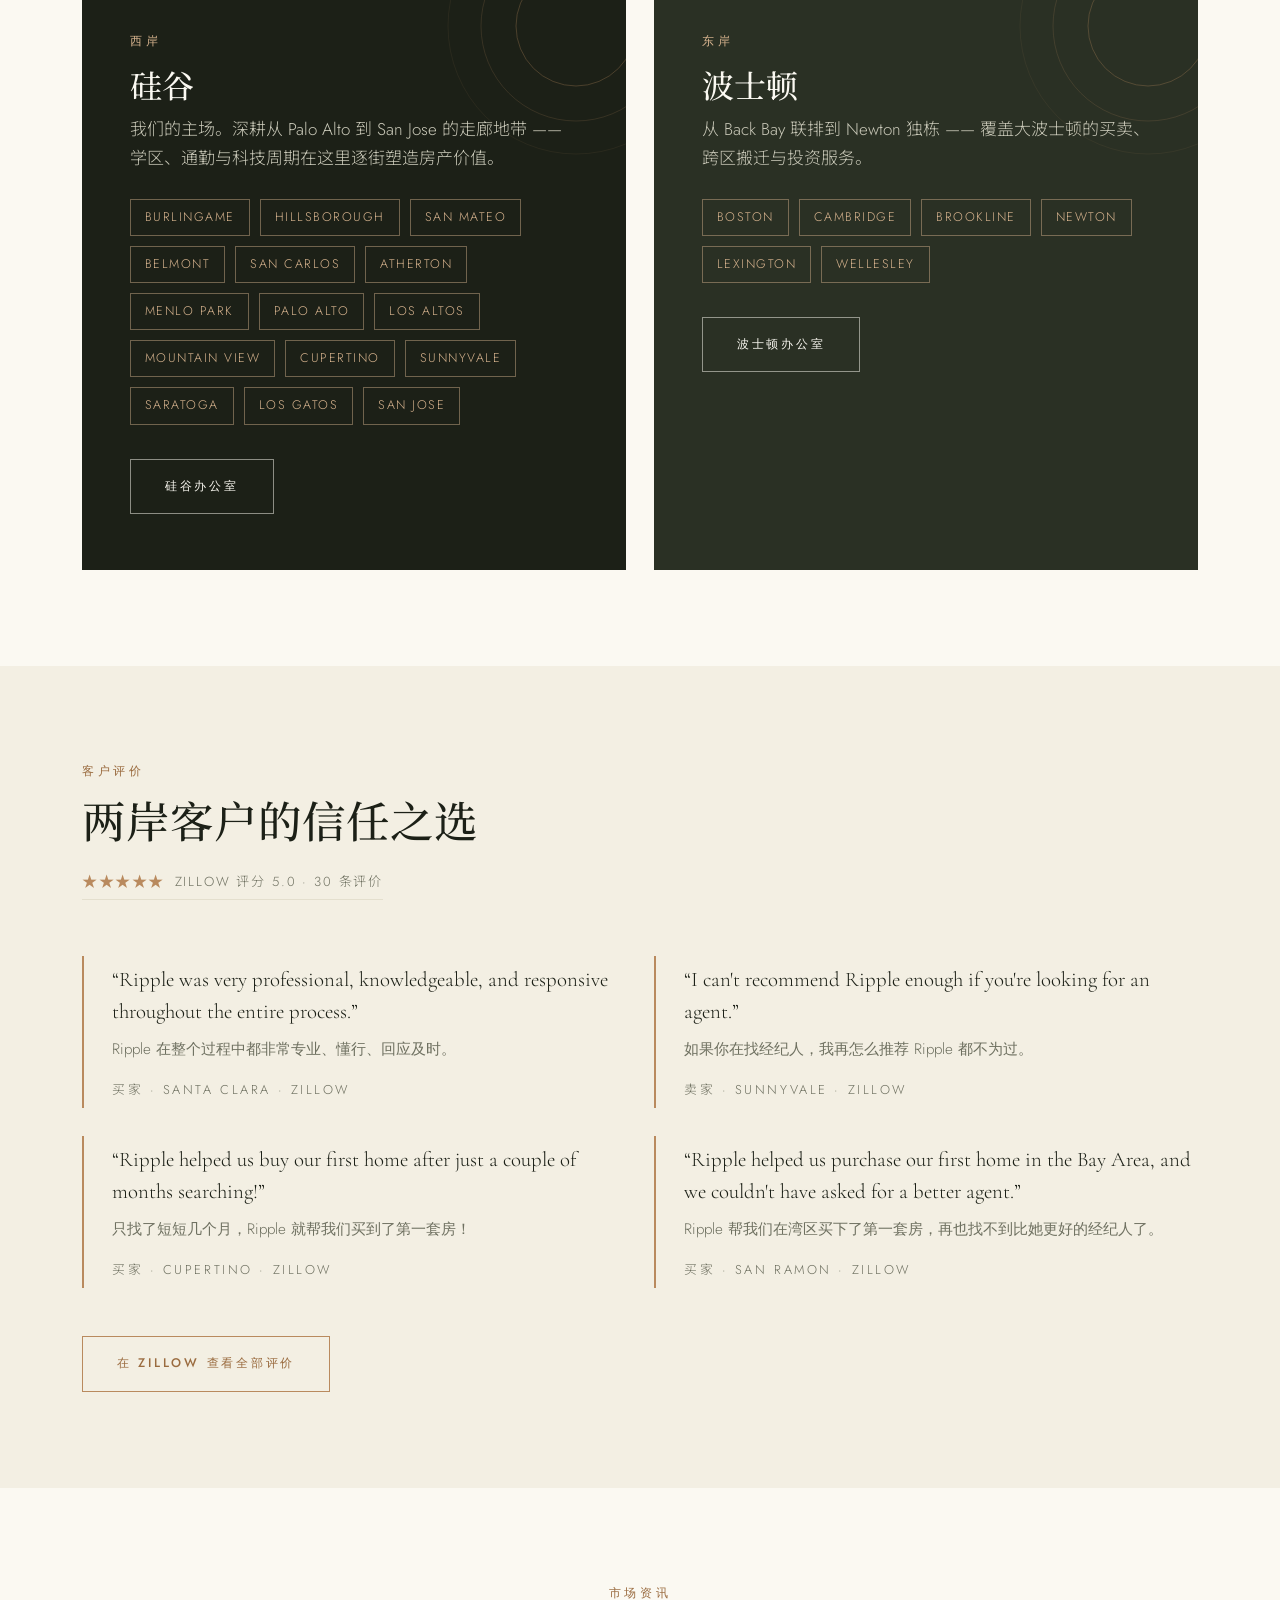
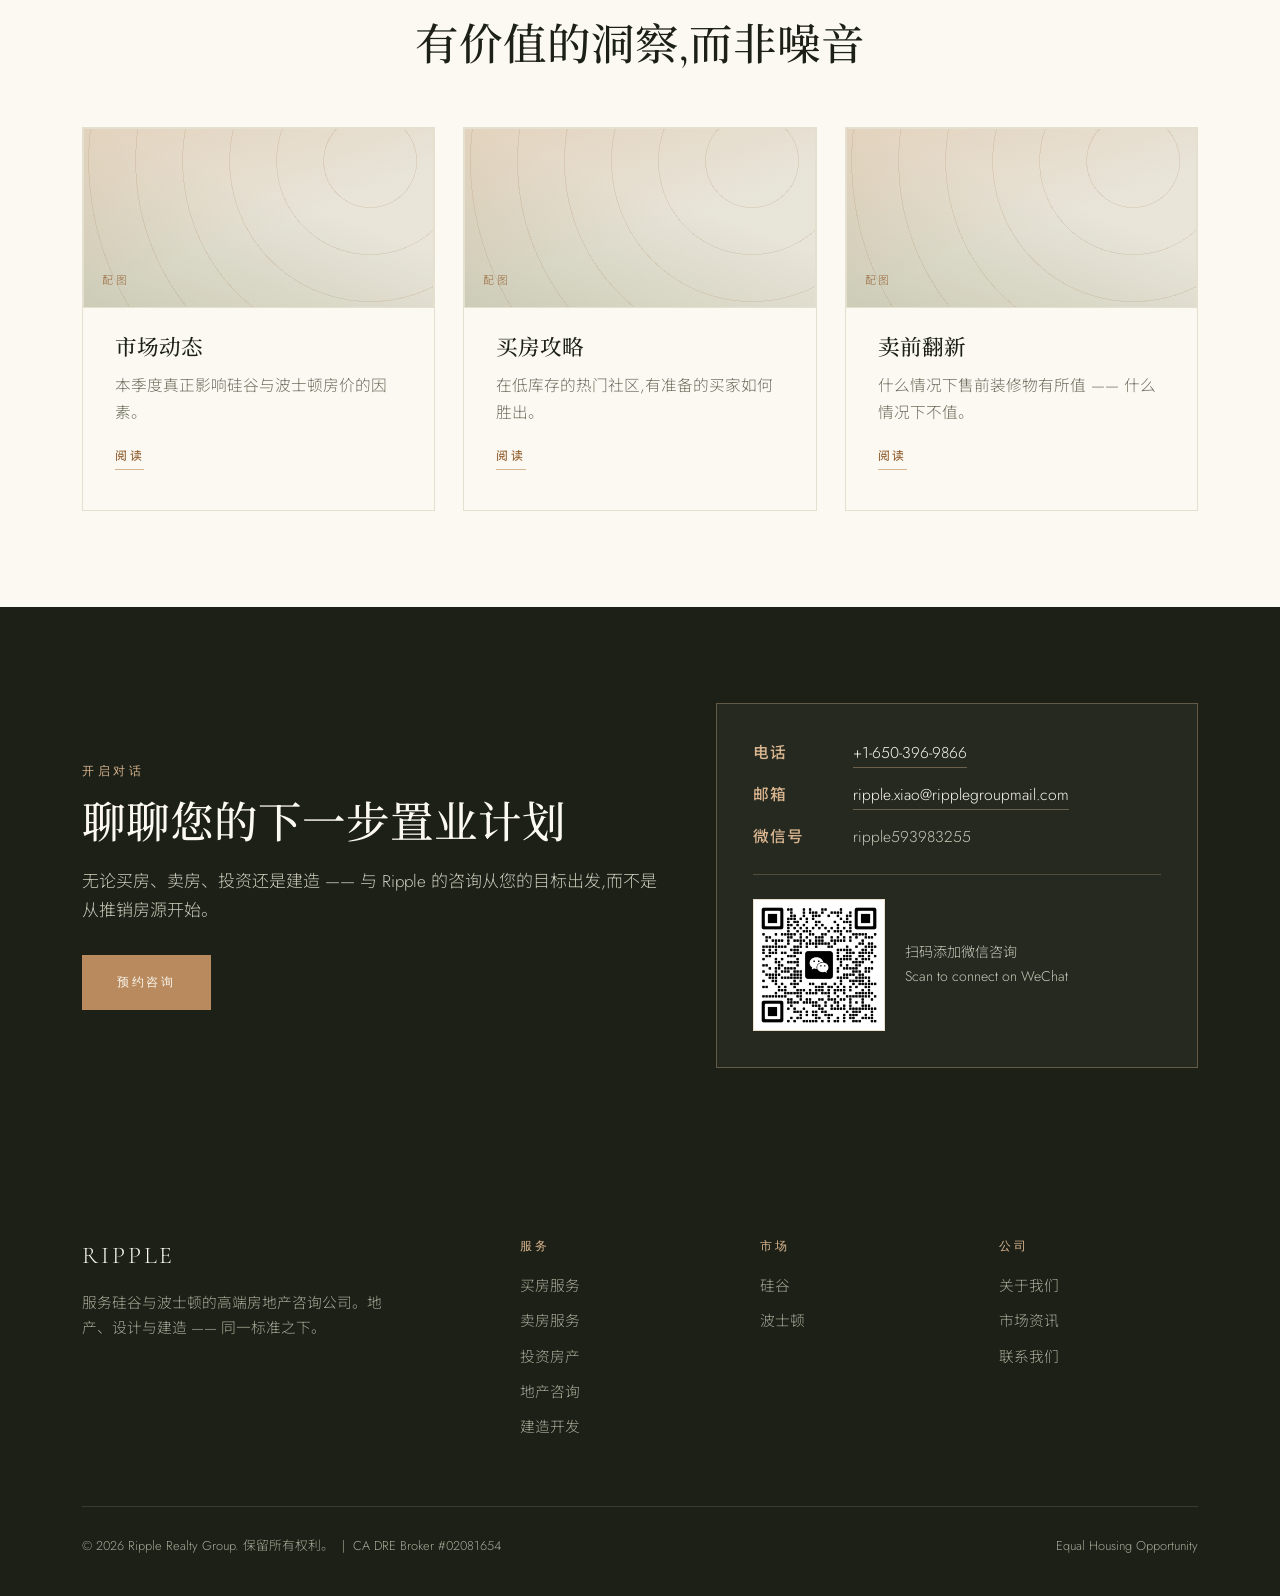
==== commit 5b487383: "Show three Insights cards on the home page Co-Authored-By: Claude Opus 5.5 <noreply@anthropic.com> C" ====
--- a/zh/index.html
+++ b/zh/index.html
@@ -100,9 +100,6 @@
       <a class="card" href="insights.html#market-updates"><div class="photo has-img" style="min-height:180px;margin:-40px -32px 28px"><img src="../assets/insight-market.jpg" alt="" width="1000" height="500" loading="lazy"></div><h3>市场动态</h3><p>本季度真正影响硅谷与波士顿房价的因素。</p><span class="more">了解更多</span></a>
       <a class="card" href="insights.html#buying-tips"><div class="photo has-img" style="min-height:180px;margin:-40px -32px 28px"><img src="../assets/insight-buying.jpg" alt="" width="1000" height="500" loading="lazy"></div><h3>买房攻略</h3><p>在低库存的热门社区,有准备的买家如何胜出。</p><span class="more">了解更多</span></a>
       <a class="card" href="insights.html#selling-tips"><div class="photo has-img" style="min-height:180px;margin:-40px -32px 28px"><img src="../assets/insight-selling.jpg" alt="" width="1000" height="500" loading="lazy"></div><h3>卖房攻略</h3><p>实现最高成交价的定位、准备与时机。</p><span class="more">了解更多</span></a>
-      <a class="card" href="insights.html#investment-strategies"><div class="photo has-img" style="min-height:180px;margin:-40px -32px 28px"><img src="../assets/insight-investment.jpg" alt="" width="1000" height="500" loading="lazy"></div><h3>投资策略</h3><p>基于市场数据的收购与增值思路。</p><span class="more">了解更多</span></a>
-      <a class="card" href="insights.html#neighborhood-guides"><div class="photo has-img" style="min-height:180px;margin:-40px -32px 28px"><img src="../assets/insight-neighborhood.jpg" alt="" width="1000" height="500" loading="lazy"></div><h3>社区指南</h3><p>对我们所服务社区的街道级深度解读。</p><span class="more">了解更多</span></a>
-      <a class="card" href="insights.html#construction-remodeling"><div class="photo has-img" style="min-height:180px;margin:-40px -32px 28px"><img src="../assets/insight-construction.jpg" alt="" width="1000" height="500" loading="lazy"></div><h3>建造与翻新</h3><p>什么时候建、加、改是值得的 —— 什么时候不值。</p><span class="more">了解更多</span></a>
     </div>
     <div class="reviews-cta" style="text-align:center"><a class="btn" href="insights.html">查看全部资讯</a></div>
   </div>
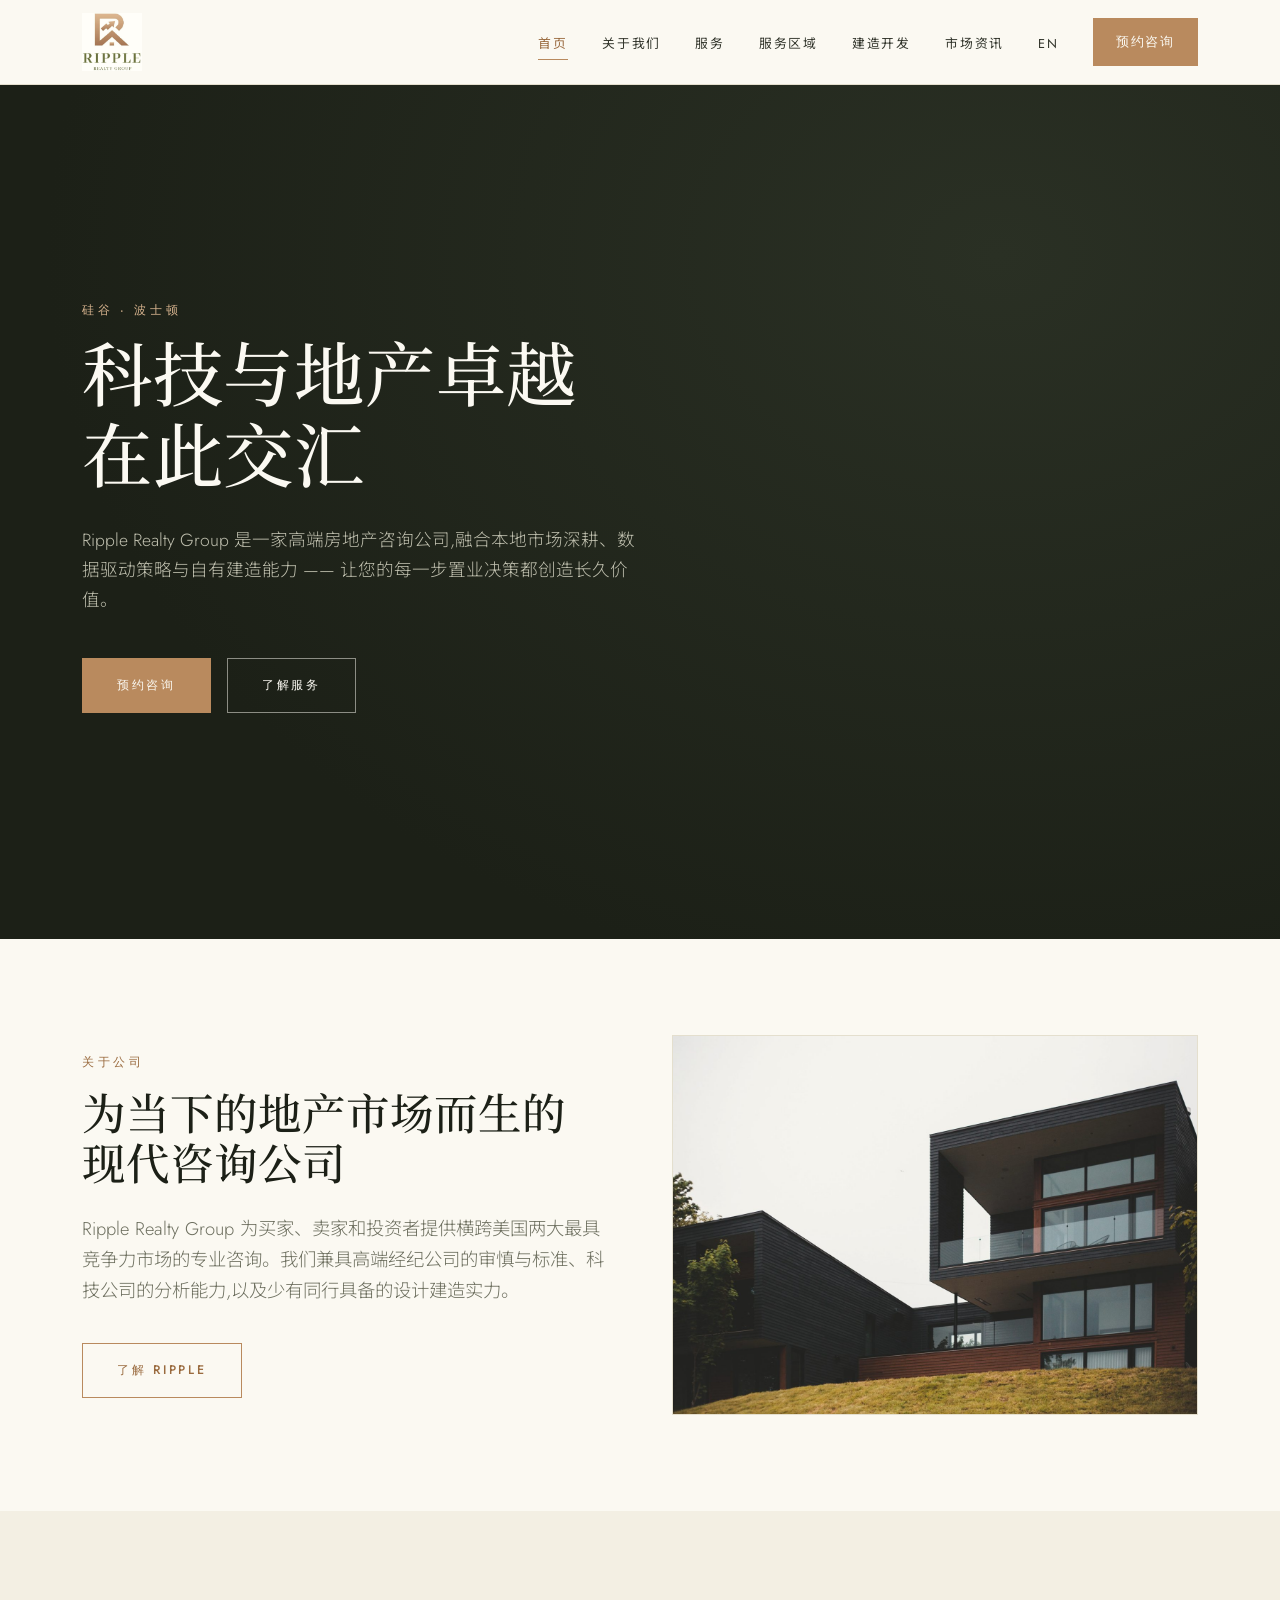
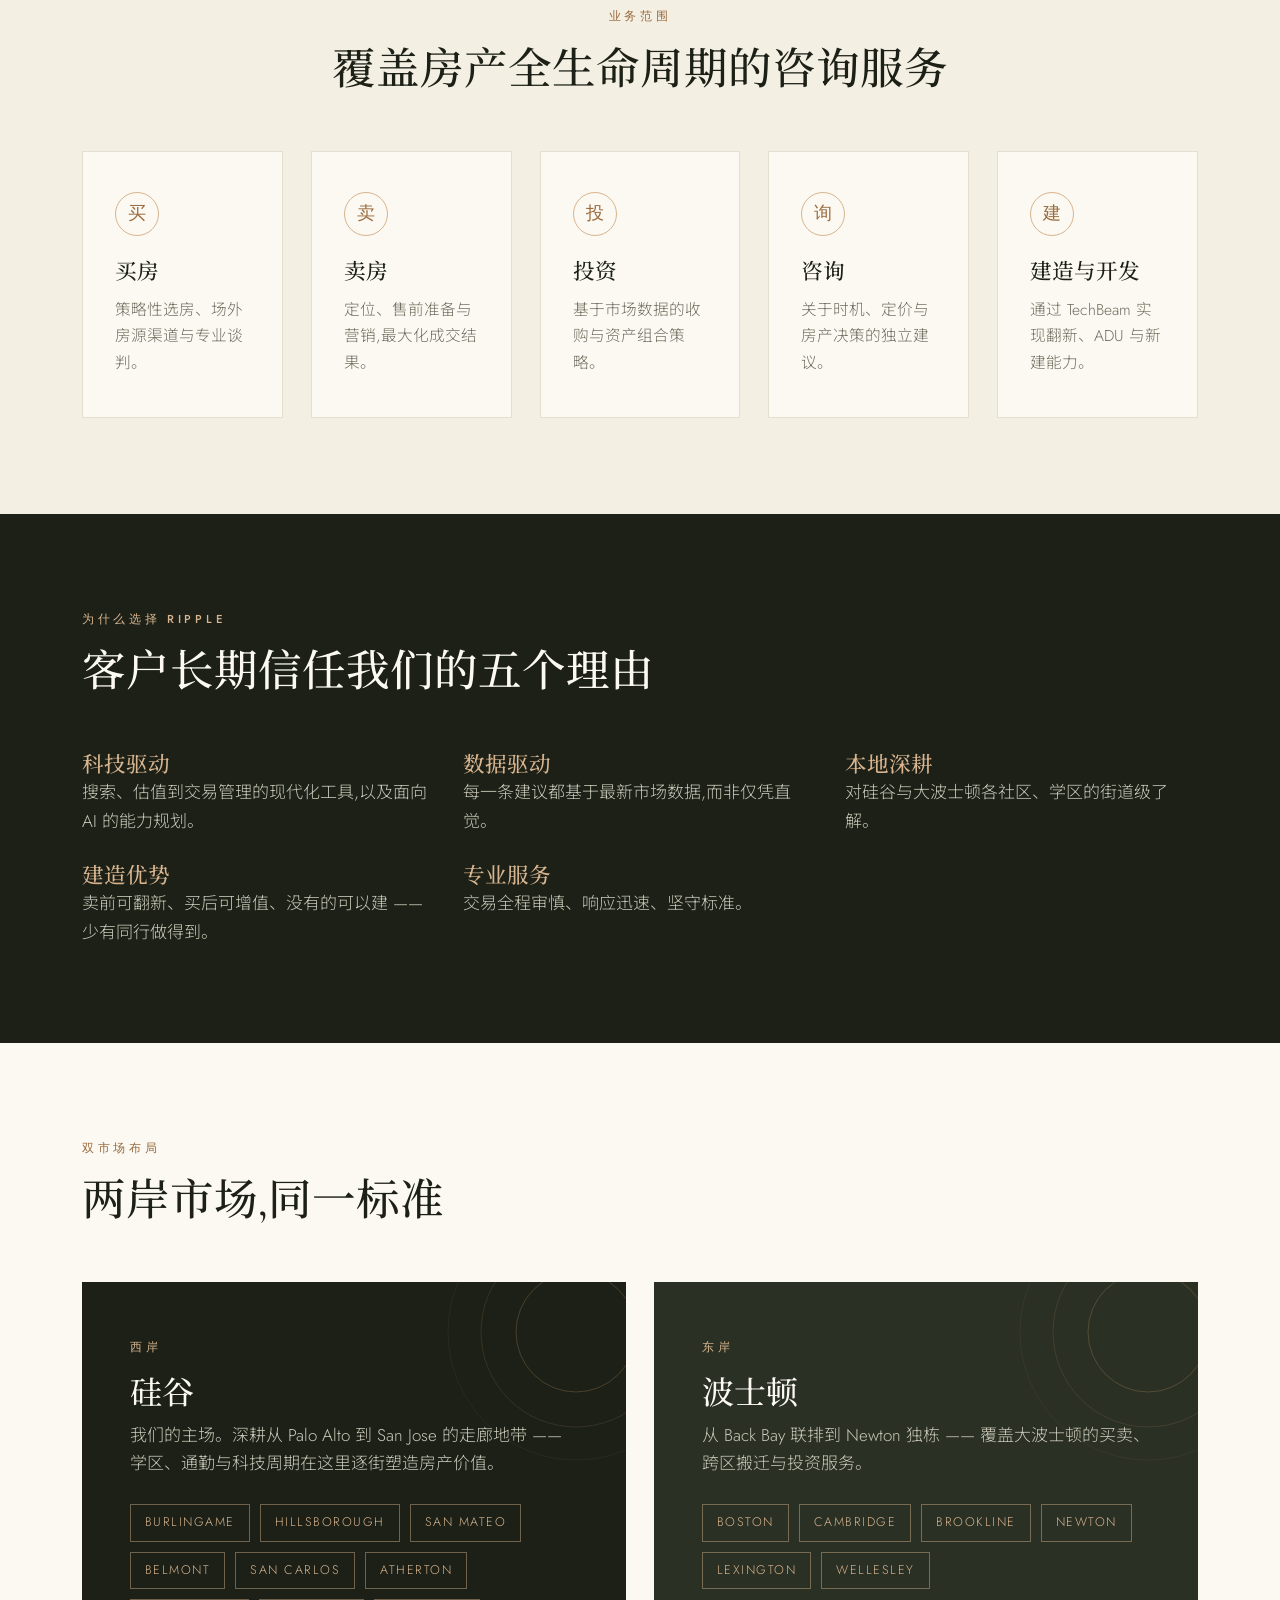
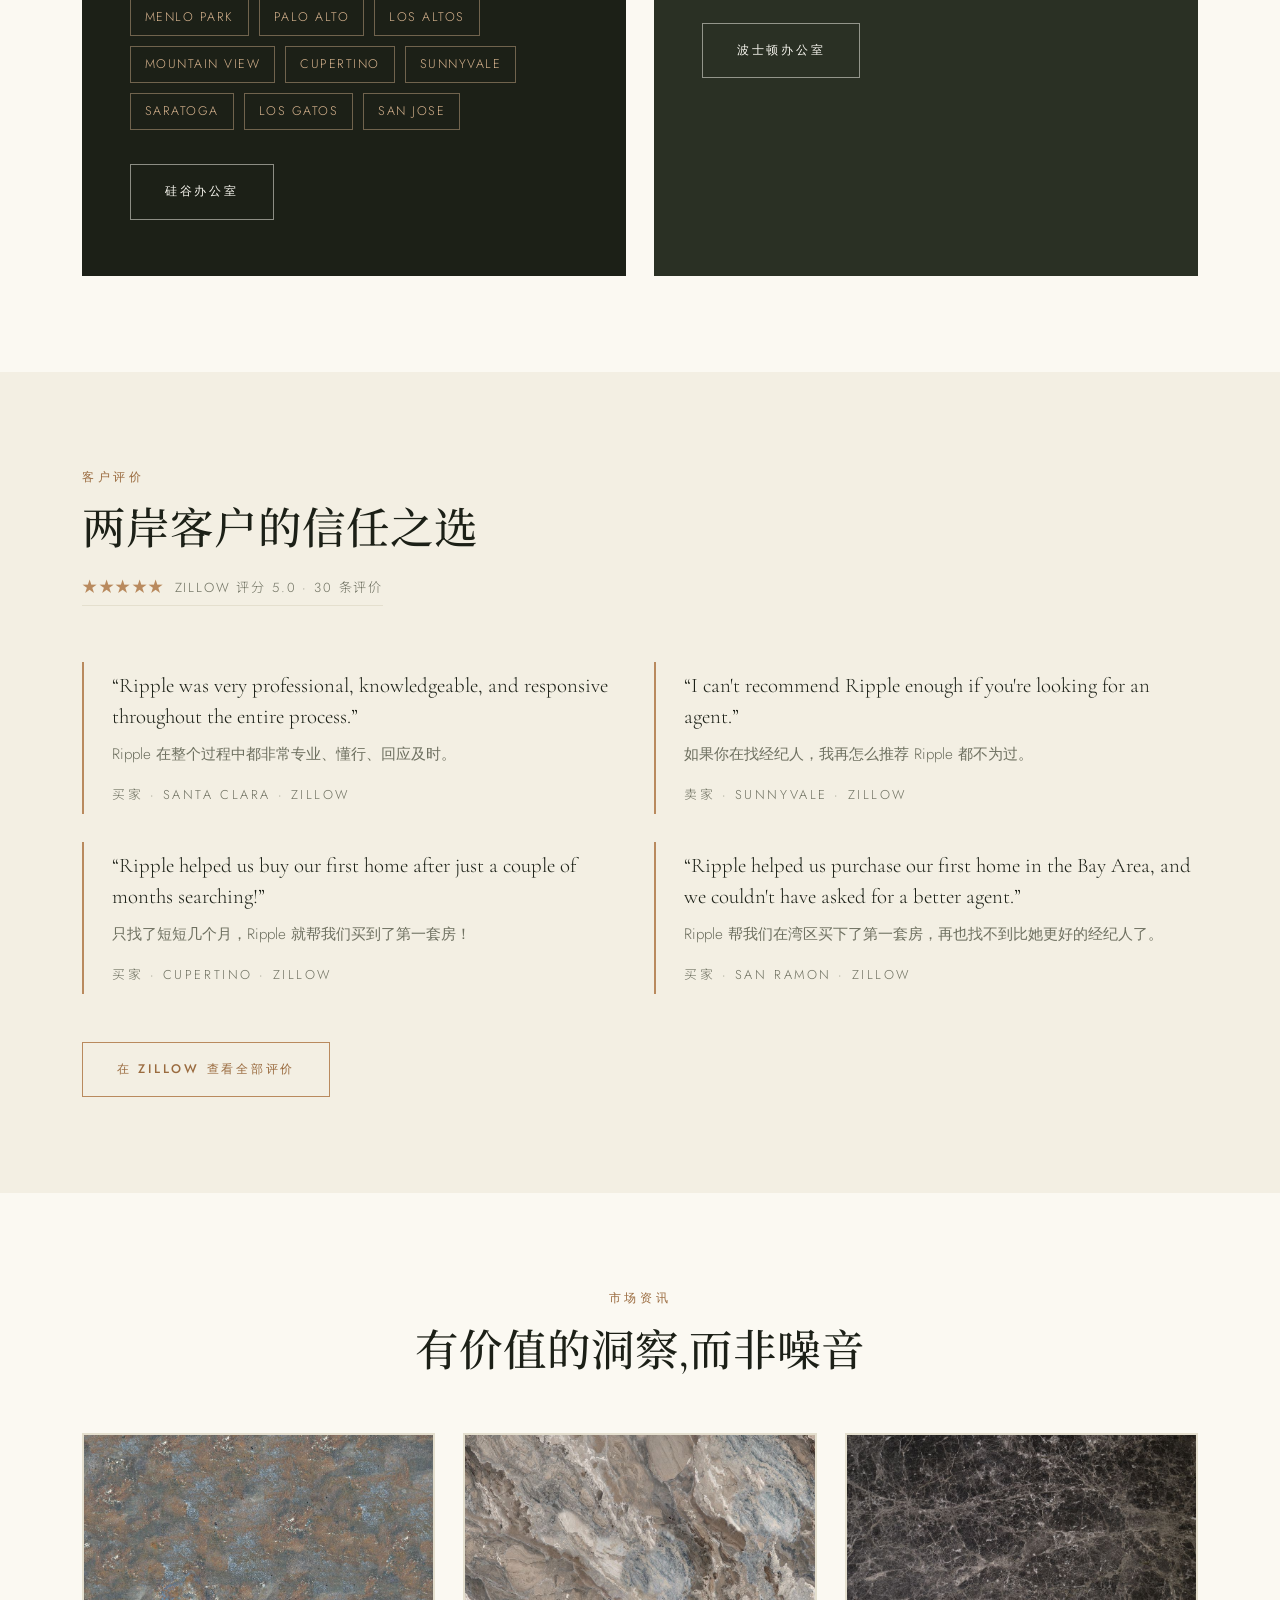
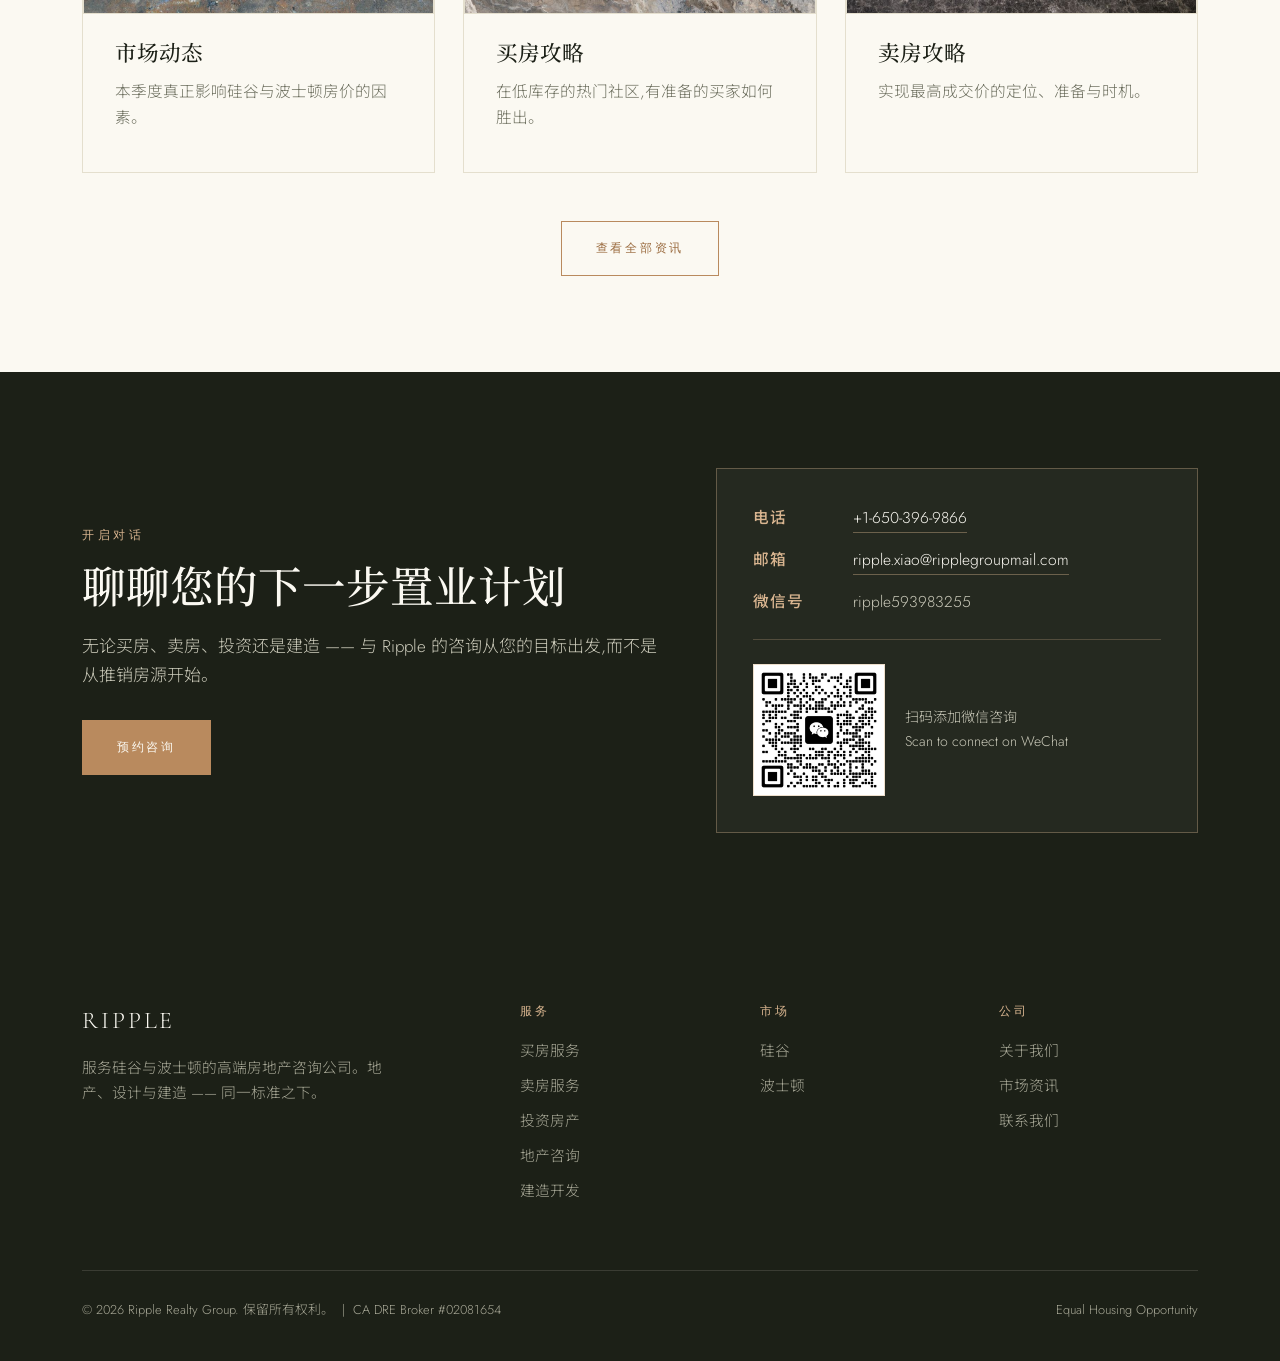
==== commit ef19fc49: "Remove card labels; restore zh five-reasons section and place Insights cards correctly Co-Authored-B" ====
--- a/zh/index.html
+++ b/zh/index.html
@@ -97,11 +97,12 @@
       <h2>客户长期信任我们的五个理由</h2>
     </div>
     <div class="grid c3">
-      <a class="card" href="insights.html#market-updates"><div class="photo has-img" style="min-height:180px;margin:-40px -32px 28px"><img src="../assets/insight-market.jpg" alt="" width="1000" height="500" loading="lazy"></div><h3>市场动态</h3><p>本季度真正影响硅谷与波士顿房价的因素。</p><span class="more">了解更多</span></a>
-      <a class="card" href="insights.html#buying-tips"><div class="photo has-img" style="min-height:180px;margin:-40px -32px 28px"><img src="../assets/insight-buying.jpg" alt="" width="1000" height="500" loading="lazy"></div><h3>买房攻略</h3><p>在低库存的热门社区,有准备的买家如何胜出。</p><span class="more">了解更多</span></a>
-      <a class="card" href="insights.html#selling-tips"><div class="photo has-img" style="min-height:180px;margin:-40px -32px 28px"><img src="../assets/insight-selling.jpg" alt="" width="1000" height="500" loading="lazy"></div><h3>卖房攻略</h3><p>实现最高成交价的定位、准备与时机。</p><span class="more">了解更多</span></a>
+      <div><h3 style="color:var(--bronze-light)">科技驱动</h3><p>搜索、估值到交易管理的现代化工具,以及面向 AI 的能力规划。</p></div>
+      <div><h3 style="color:var(--bronze-light)">数据驱动</h3><p>每一条建议都基于最新市场数据,而非仅凭直觉。</p></div>
+      <div><h3 style="color:var(--bronze-light)">本地深耕</h3><p>对硅谷与大波士顿各社区、学区的街道级了解。</p></div>
+      <div><h3 style="color:var(--bronze-light)">建造优势</h3><p>卖前可翻新、买后可增值、没有的可以建 —— 少有同行做得到。</p></div>
+      <div><h3 style="color:var(--bronze-light)">专业服务</h3><p>交易全程审慎、响应迅速、坚守标准。</p></div>
     </div>
-    <div class="reviews-cta" style="text-align:center"><a class="btn" href="insights.html">查看全部资讯</a></div>
   </div>
 </section>
 
@@ -151,10 +152,11 @@
   <div class="wrap">
     <div class="section-head center"><span class="eyebrow">市场资讯</span><h2>有价值的洞察,而非噪音</h2></div>
     <div class="grid c3">
-      <a class="card" href="insights.html"><div class="photo" style="min-height:180px;margin:-40px -32px 28px"><span>配图</span></div><h3>市场动态</h3><p>本季度真正影响硅谷与波士顿房价的因素。</p><span class="more">阅读</span></a>
-      <a class="card" href="insights.html"><div class="photo" style="min-height:180px;margin:-40px -32px 28px"><span>配图</span></div><h3>买房攻略</h3><p>在低库存的热门社区,有准备的买家如何胜出。</p><span class="more">阅读</span></a>
-      <a class="card" href="insights.html"><div class="photo" style="min-height:180px;margin:-40px -32px 28px"><span>配图</span></div><h3>卖前翻新</h3><p>什么情况下售前装修物有所值 —— 什么情况下不值。</p><span class="more">阅读</span></a>
+      <a class="card" href="insights.html#market-updates"><div class="photo has-img" style="min-height:180px;margin:-40px -32px 28px"><img src="../assets/insight-market.jpg" alt="" width="1000" height="500" loading="lazy"></div><h3>市场动态</h3><p>本季度真正影响硅谷与波士顿房价的因素。</p></a>
+      <a class="card" href="insights.html#buying-tips"><div class="photo has-img" style="min-height:180px;margin:-40px -32px 28px"><img src="../assets/insight-buying.jpg" alt="" width="1000" height="500" loading="lazy"></div><h3>买房攻略</h3><p>在低库存的热门社区,有准备的买家如何胜出。</p></a>
+      <a class="card" href="insights.html#selling-tips"><div class="photo has-img" style="min-height:180px;margin:-40px -32px 28px"><img src="../assets/insight-selling.jpg" alt="" width="1000" height="500" loading="lazy"></div><h3>卖房攻略</h3><p>实现最高成交价的定位、准备与时机。</p></a>
     </div>
+    <div class="reviews-cta" style="text-align:center"><a class="btn" href="insights.html">查看全部资讯</a></div>
   </div>
 </section>
 
